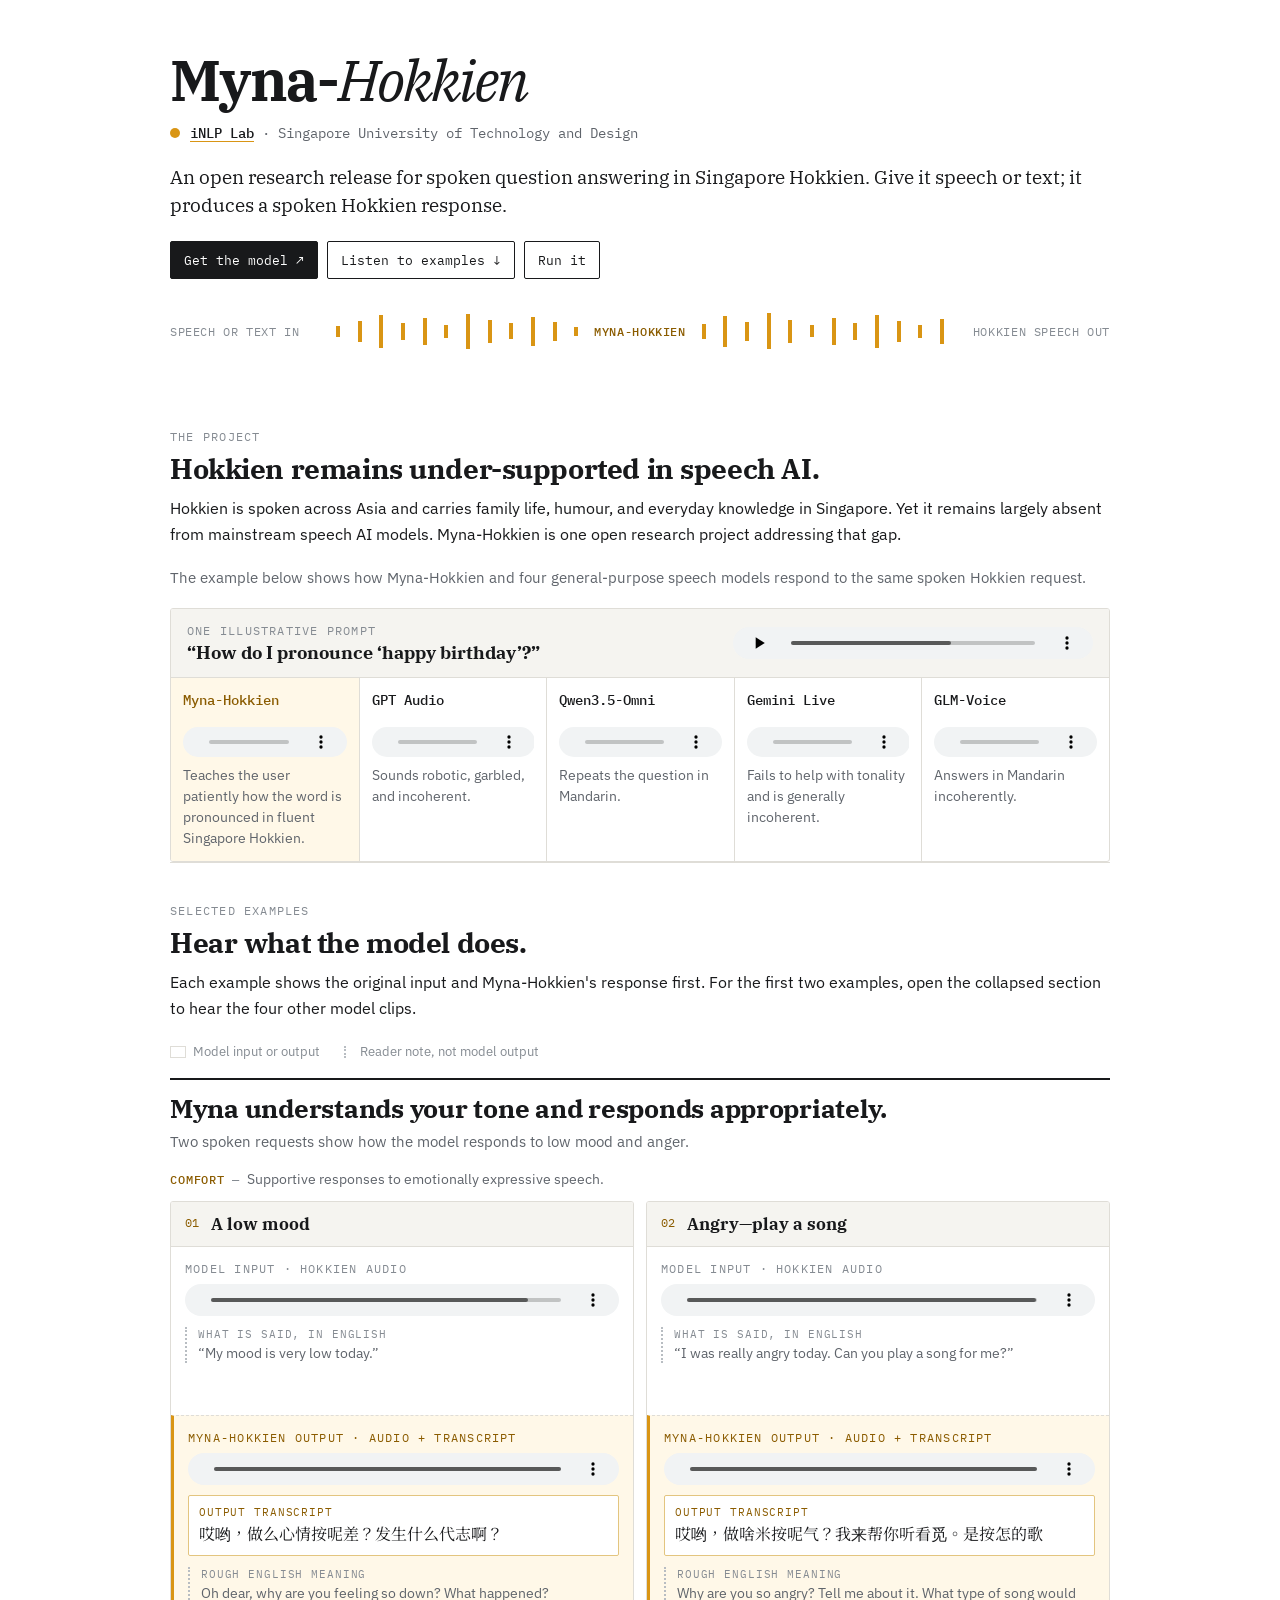
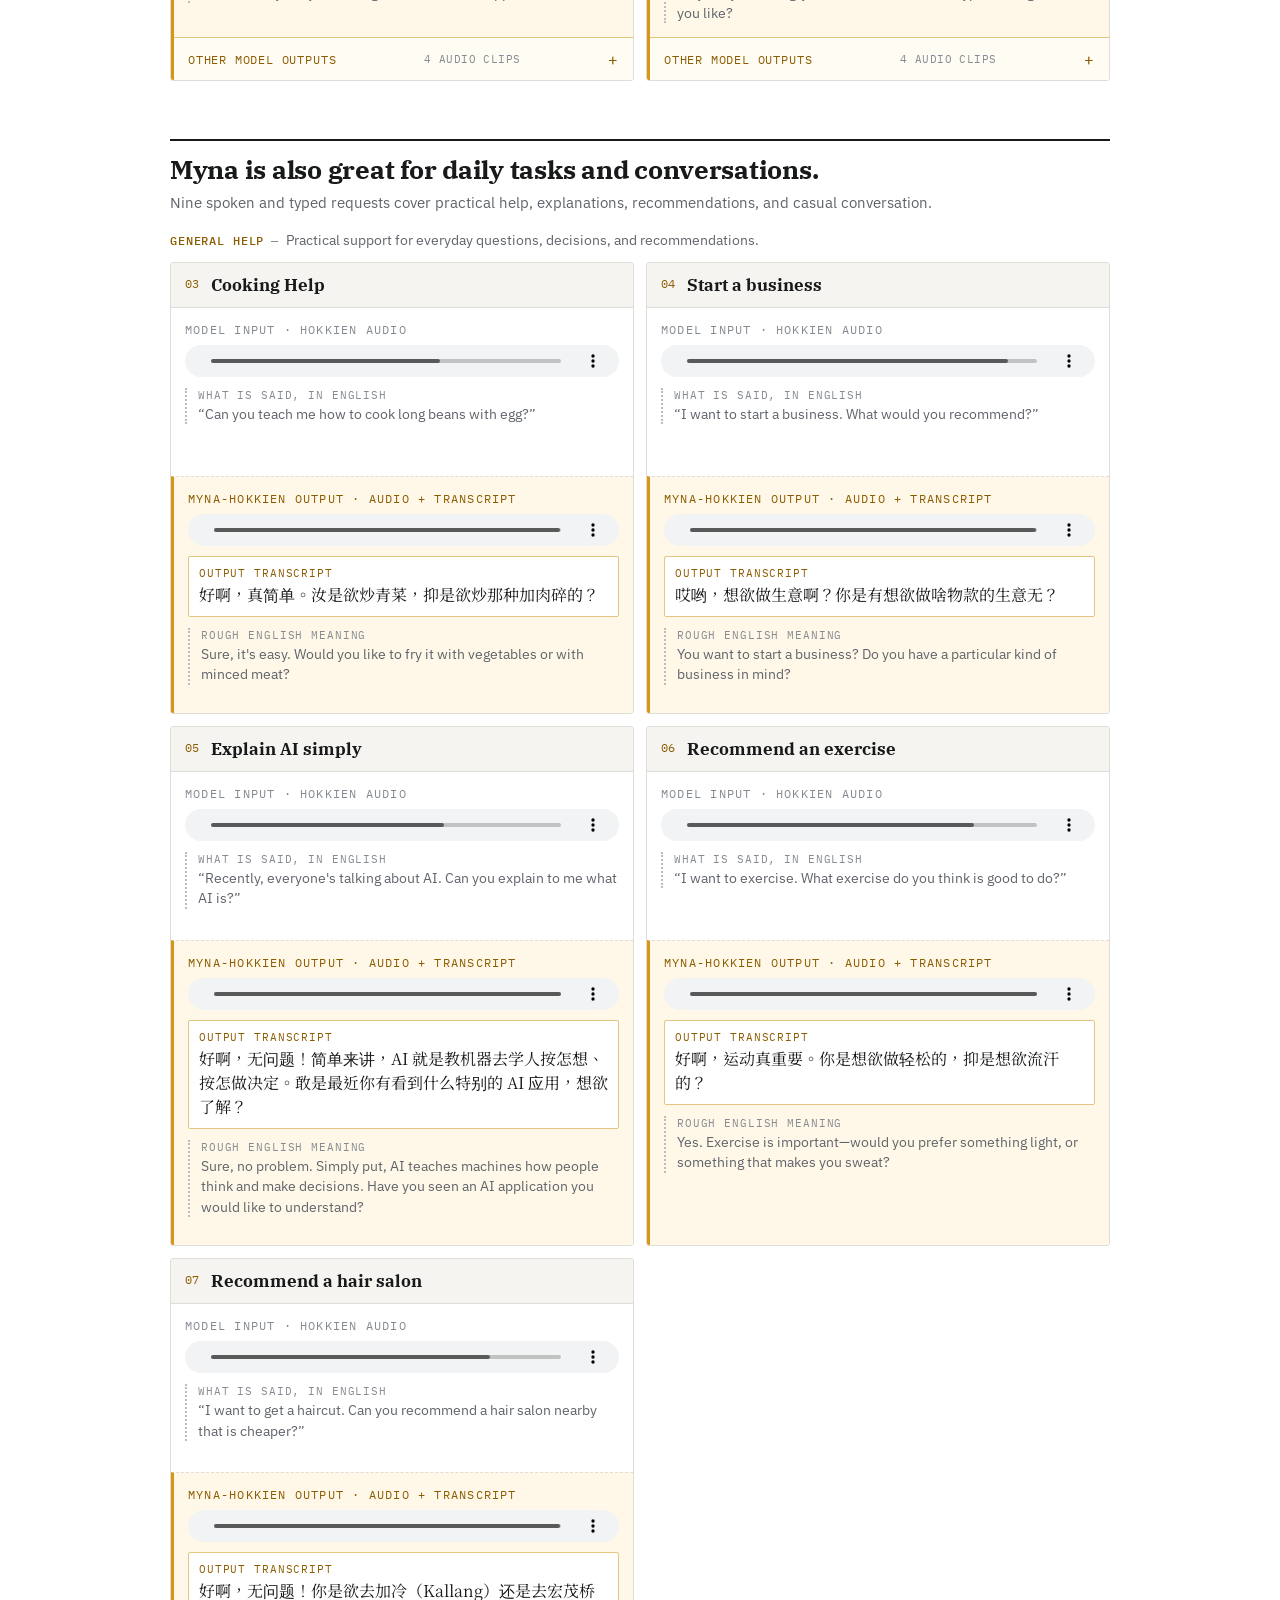
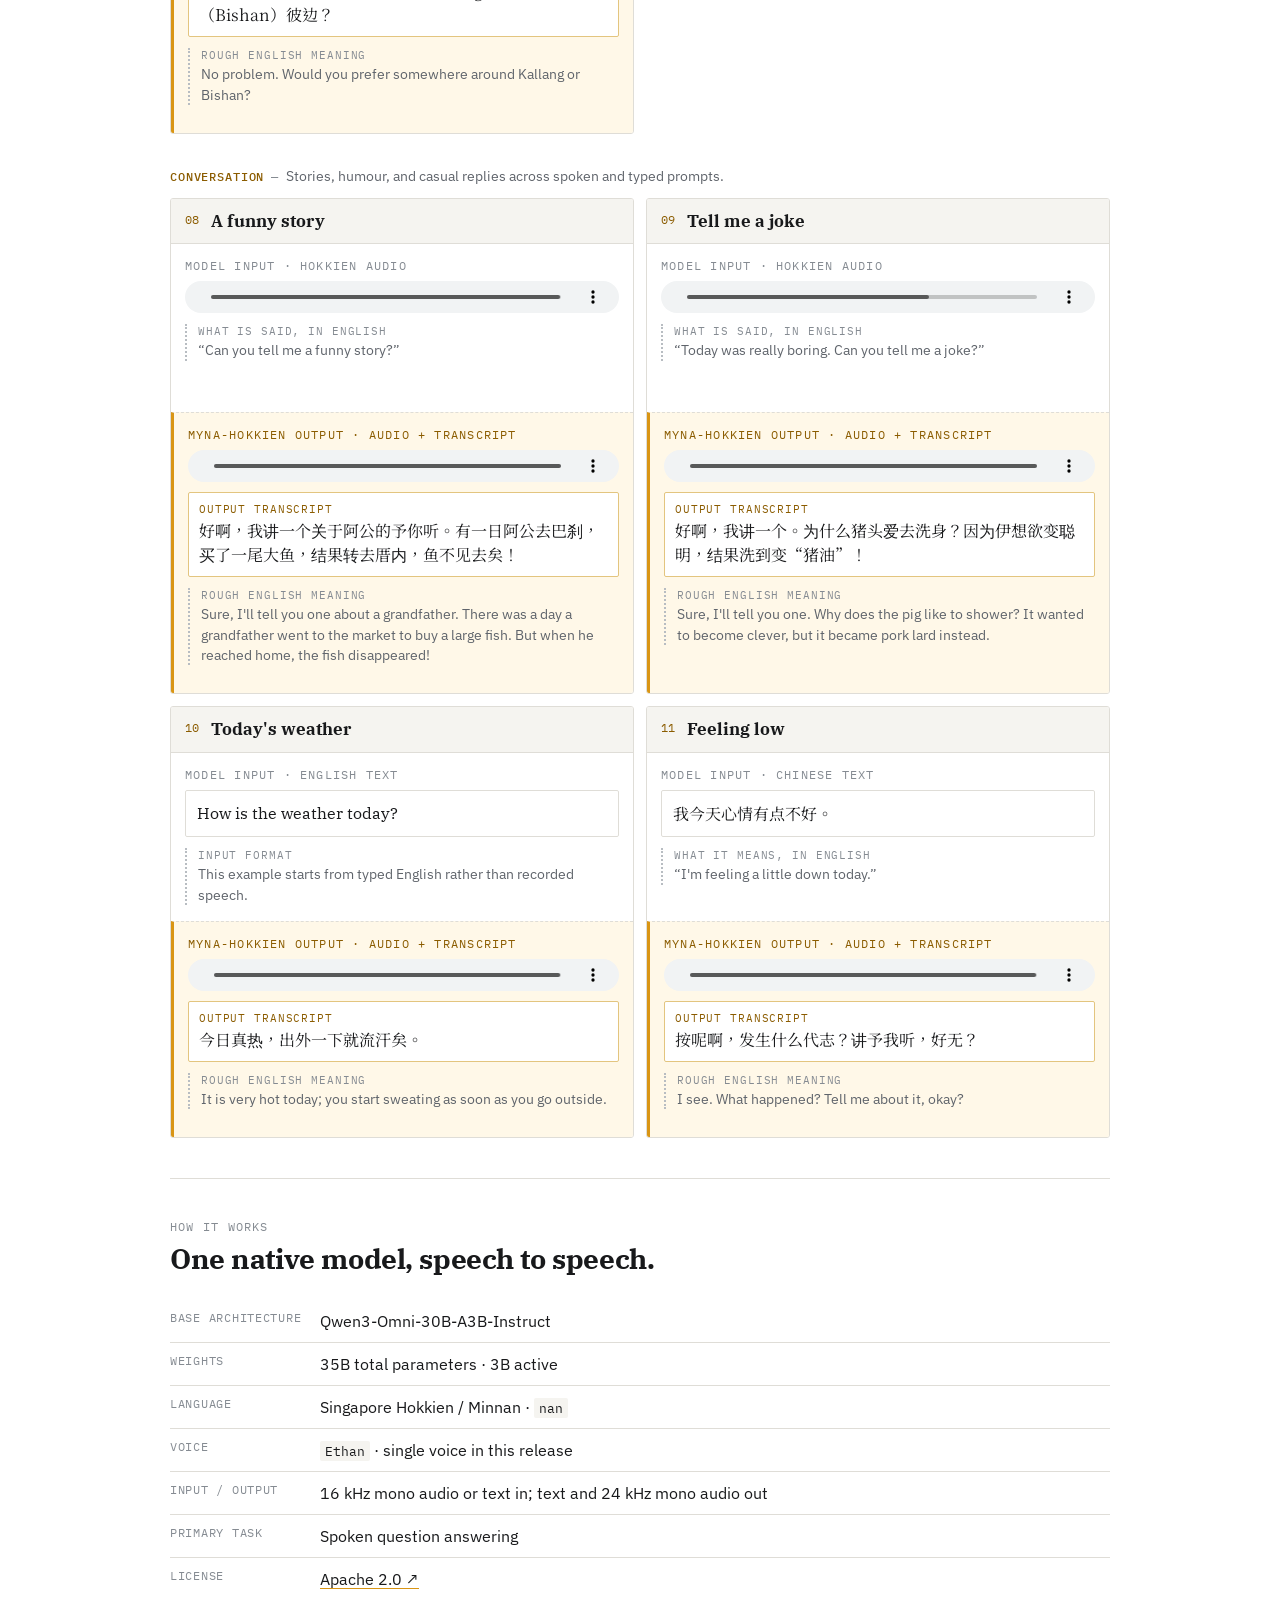
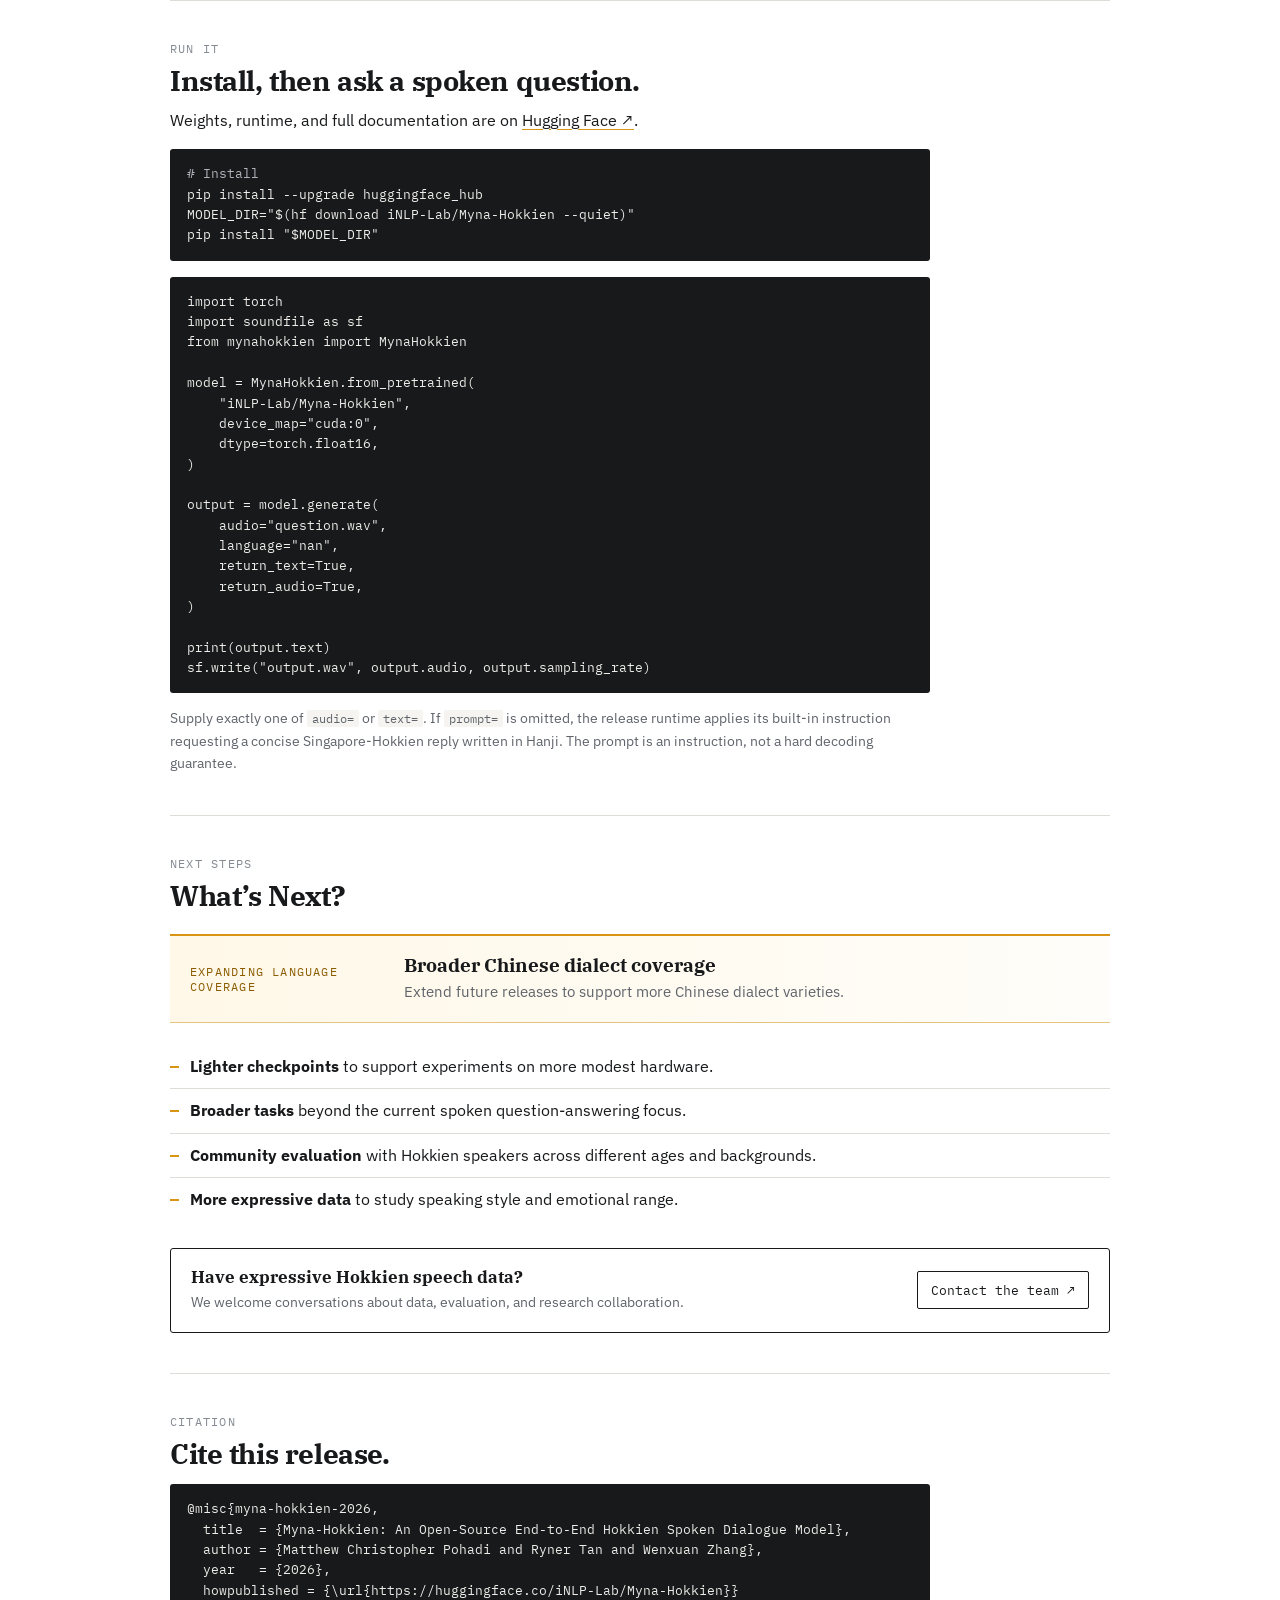
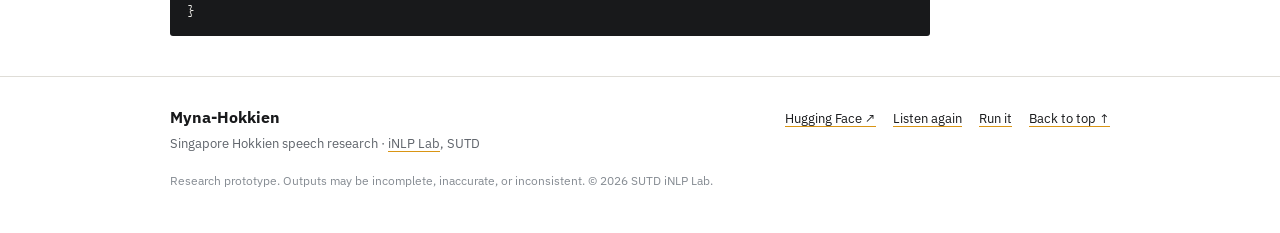
==== index.html @ 72d13f29 "Refine project page layout and metadata" ====
<!doctype html>
<html lang="en">
  <head>
    <meta charset="UTF-8" />
    <meta name="viewport" content="width=device-width, initial-scale=1.0" />
    <meta name="theme-color" content="#ffffff" />
    <meta
      name="description"
      content="Myna-Hokkien is an open research release for spoken question answering in Singapore Hokkien."
    />
    <meta property="og:title" content="Myna-Hokkien — Singapore Hokkien speech research" />
    <meta
      property="og:description"
      content="Listen to selected Hokkien speech-in, speech-out examples from Myna-Hokkien."
    />
    <title>Myna-Hokkien — Singapore Hokkien speech research</title>
    <link rel="icon" href="./favicon.svg?v=white-amber-20260810" type="image/svg+xml" />
    <link rel="preconnect" href="https://fonts.googleapis.com" />
    <link rel="preconnect" href="https://fonts.gstatic.com" crossorigin />
    <link
      href="https://fonts.googleapis.com/css2?family=IBM+Plex+Mono:wght@400;500&family=IBM+Plex+Sans:wght@400;500;600&family=IBM+Plex+Serif:ital,wght@0,400;0,600;1,400&family=Noto+Serif+TC:wght@400;600&display=swap"
      rel="stylesheet"
    />
    <link rel="stylesheet" href="./article.css?v=balanced-signal-20260811" />
    <script src="./script.js?v=research-details-20260810b" defer></script>
  </head>
  <body>
    <header class="masthead" id="top">
      <div class="wrap">
        <h1>Myna-<em>Hokkien</em></h1>
        <p class="lab">
          <span class="lab-mark" aria-hidden="true"></span>
          <span class="lab-copy"><a href="https://isakzhang.github.io/group.html" target="_blank" rel="noreferrer">iNLP Lab</a> · Singapore University of Technology and Design</span>
        </p>
        <p class="lede">
          An open research release for spoken question answering in Singapore Hokkien.
          Give it speech or text; it produces a spoken Hokkien response.
        </p>
        <div class="actions">
          <a class="button primary" href="https://huggingface.co/iNLP-Lab/Myna-Hokkien" target="_blank" rel="noreferrer">Get the model ↗</a>
          <a class="button" href="#listen">Listen to examples ↓</a>
          <a class="button" href="#run">Run it</a>
        </div>
        <div class="signal" aria-label="Speech or text input passes through Myna-Hokkien to produce Hokkien speech">
          <span>Speech or text in</span>
          <span class="wave" aria-hidden="true">
            <i style="--h:28%;--d:-.1s"></i><i style="--h:52%;--d:-.7s"></i><i style="--h:82%;--d:-.3s"></i><i style="--h:44%;--d:-1s"></i><i style="--h:68%;--d:-.5s"></i><i style="--h:34%;--d:-.9s"></i><i style="--h:88%;--d:-.2s"></i><i style="--h:58%;--d:-.8s"></i><i style="--h:40%;--d:-.4s"></i><i style="--h:72%;--d:-1.1s"></i><i style="--h:48%;--d:-.6s"></i><i style="--h:24%;--d:-.15s"></i>
          </span>
          <strong>Myna-Hokkien</strong>
          <span class="wave wave-out" aria-hidden="true">
            <i style="--h:38%;--d:-.8s"></i><i style="--h:76%;--d:-.2s"></i><i style="--h:46%;--d:-.6s"></i><i style="--h:90%;--d:-.4s"></i><i style="--h:58%;--d:-1s"></i><i style="--h:30%;--d:-.3s"></i><i style="--h:68%;--d:-.9s"></i><i style="--h:42%;--d:-.1s"></i><i style="--h:84%;--d:-.7s"></i><i style="--h:54%;--d:-.5s"></i><i style="--h:32%;--d:-1.1s"></i><i style="--h:62%;--d:-.25s"></i>
          </span>
          <span>Hokkien speech out</span>
        </div>
      </div>
    </header>

    <main>
      <section class="section project-section" aria-labelledby="about-title">
        <div class="wrap narrow">
          <p class="eyebrow">The project</p>
          <h2 id="about-title">Hokkien remains under-supported in speech AI.</h2>
          <p>
            Hokkien is spoken across Asia and carries family life, humour, and everyday knowledge
            in Singapore. Yet it remains largely absent from mainstream speech AI models.
            Myna-Hokkien is one open research project addressing that gap.
          </p>
          <p class="probe-intro">The example below shows how Myna-Hokkien and four general-purpose speech models respond to the same spoken Hokkien request.</p>

          <div class="project-probe" aria-labelledby="probe-title">
            <div class="probe-prompt">
              <div>
                <p class="eyebrow">One illustrative prompt</p>
                <h3 id="probe-title">“How do I pronounce ‘happy birthday’?”</h3>
              </div>
              <audio controls preload="metadata" src="./assets/showcase/04/input.wav" aria-label="Spoken Hokkien birthday pronunciation request"></audio>
            </div>
            <div class="probe-grid">
              <div class="probe-cell is-myna"><strong>Myna-Hokkien</strong><audio controls preload="none" src="./assets/showcase/04/native.wav"></audio><p>Teaches the user patiently how the word is pronounced in fluent Singapore Hokkien.</p></div>
              <div class="probe-cell"><strong>GPT Audio</strong><audio controls preload="none" src="./assets/showcase/04/gptaudio.wav"></audio><p>Sounds robotic, garbled, and incoherent.</p></div>
              <div class="probe-cell"><strong>Qwen3.5-Omni</strong><audio controls preload="none" src="./assets/showcase/04/qwen.wav"></audio><p>Repeats the question in Mandarin.</p></div>
              <div class="probe-cell"><strong>Gemini Live</strong><audio controls preload="none" src="./assets/showcase/04/gemini.wav"></audio><p>Fails to help with tonality and is generally incoherent.</p></div>
              <div class="probe-cell"><strong>GLM-Voice</strong><audio controls preload="none" src="./assets/showcase/04/glmvoice.wav"></audio><p>Answers in Mandarin incoherently.</p></div>
            </div>
          </div>
        </div>
      </section>

      <hr />

      <section class="section" id="listen" aria-labelledby="listen-title">
        <div class="wrap">
          <div class="section-head narrow">
            <p class="eyebrow">Selected examples</p>
            <h2 id="listen-title">Hear what the model does.</h2>
            <p>
              Each example shows the original input and Myna-Hokkien's response first.
              For the first two examples, open the collapsed section to hear the four other model clips.
            </p>
          </div>

          <div class="legend" aria-label="Demo guide">
            <span><i class="solid"></i>Model input or output</span>
            <span><i class="dotted"></i>Reader note, not model output</span>
          </div>

          <div class="demo-groups">
            <section class="demo-group" aria-labelledby="prosody-group-title">
              <header class="demo-group-head">
                <div>
                  <h3 id="prosody-group-title">Myna understands your tone and responds appropriately.</h3>
                  <p>Two spoken requests show how the model responds to low mood and anger.</p>
                </div>
              </header>

              <header class="demo-subgroup-head">
                <h4>Comfort</h4>
                <p>Supportive responses to emotionally expressive speech.</p>
              </header>

              <div class="demo-grid">
            <article class="demo" data-comparison data-source-id="02">
              <header><span>01</span><div><h3>A low mood</h3></div></header>
              <div class="turn">
                <p class="tag">Model input · Hokkien audio</p>
                <audio controls preload="metadata" src="./assets/showcase/02/input.wav"></audio>
                <aside><b>What is said, in English</b><p>“My mood is very low today.”</p></aside>
              </div>
              <div class="turn output">
                <p class="tag">Myna-Hokkien output · audio + transcript</p>
                <audio controls preload="metadata" src="./assets/showcase/02/native.wav"></audio>
                <div class="model-text"><b>Output transcript</b><p lang="nan">哎哟，做么心情按呢差？发生什么代志啊？</p></div>
                <aside><b>Rough English meaning</b><p>Oh dear, why are you feeling so down? What happened?</p></aside>
              </div>
            </article>

            <article class="demo" data-comparison data-source-id="03">
              <header><span>02</span><div><h3>Angry—play a song</h3></div></header>
              <div class="turn">
                <p class="tag">Model input · Hokkien audio</p>
                <audio controls preload="metadata" src="./assets/showcase/03/input.wav"></audio>
                <aside><b>What is said, in English</b><p>“I was really angry today. Can you play a song for me?”</p></aside>
              </div>
              <div class="turn output">
                <p class="tag">Myna-Hokkien output · audio + transcript</p>
                <audio controls preload="metadata" src="./assets/showcase/03/native.wav"></audio>
                <div class="model-text"><b>Output transcript</b><p lang="nan">哎哟，做啥米按呢气？我来帮你听看觅。是按怎的歌</p></div>
                <aside><b>Rough English meaning</b><p>Why are you so angry? Tell me about it. What type of song would you like?</p></aside>
              </div>
            </article>
              </div>
            </section>

            <section class="demo-group" aria-labelledby="daily-group-title">
              <header class="demo-group-head">
                <div>
                  <h3 id="daily-group-title">Myna is also great for daily tasks and conversations.</h3>
                  <p>Nine spoken and typed requests cover practical help, explanations, recommendations, and casual conversation.</p>
                </div>
              </header>

              <section class="demo-use-case" aria-labelledby="general-help-title">
                <header class="demo-subgroup-head">
                  <h4 id="general-help-title">General help</h4>
                  <p>Practical support for everyday questions, decisions, and recommendations.</p>
                </header>

                <div class="demo-grid">

            <article class="demo">
              <header><span>03</span><div><h3>Cooking Help</h3></div></header>
              <div class="turn">
                <p class="tag">Model input · Hokkien audio</p>
                <audio controls preload="metadata" src="./assets/showcase/05/input.wav"></audio>
                <aside><b>What is said, in English</b><p>“Can you teach me how to cook long beans with egg?”</p></aside>
              </div>
              <div class="turn output">
                <p class="tag">Myna-Hokkien output · audio + transcript</p>
                <audio controls preload="metadata" src="./assets/showcase/05/native.wav"></audio>
                <div class="model-text"><b>Output transcript</b><p lang="nan">好啊，真简单。汝是欲炒青菜，抑是欲炒那种加肉碎的？</p></div>
                <aside><b>Rough English meaning</b><p>Sure, it's easy. Would you like to fry it with vegetables or with minced meat?</p></aside>
              </div>
            </article>

            <article class="demo">
              <header><span>04</span><div><h3>Start a business</h3></div></header>
              <div class="turn">
                <p class="tag">Model input · Hokkien audio</p>
                <audio controls preload="metadata" src="./assets/showcase/06/input.wav"></audio>
                <aside><b>What is said, in English</b><p>“I want to start a business. What would you recommend?”</p></aside>
              </div>
              <div class="turn output">
                <p class="tag">Myna-Hokkien output · audio + transcript</p>
                <audio controls preload="metadata" src="./assets/showcase/06/native.wav"></audio>
                <div class="model-text"><b>Output transcript</b><p lang="nan">哎哟，想欲做生意啊？你是有想欲做啥物款的生意无？</p></div>
                <aside><b>Rough English meaning</b><p>You want to start a business? Do you have a particular kind of business in mind?</p></aside>
              </div>
            </article>

            <article class="demo">
              <header><span>05</span><div><h3>Explain AI simply</h3></div></header>
              <div class="turn">
                <p class="tag">Model input · Hokkien audio</p>
                <audio controls preload="metadata" src="./assets/showcase/07/input.wav"></audio>
                <aside><b>What is said, in English</b><p>“Recently, everyone's talking about AI. Can you explain to me what AI is?”</p></aside>
              </div>
              <div class="turn output">
                <p class="tag">Myna-Hokkien output · audio + transcript</p>
                <audio controls preload="metadata" src="./assets/showcase/07/native.wav"></audio>
                <div class="model-text"><b>Output transcript</b><p lang="nan">好啊，无问题！简单来讲，AI 就是教机器去学人按怎想、按怎做决定。敢是最近你有看到什么特别的 AI 应用，想欲了解？</p></div>
                <aside><b>Rough English meaning</b><p>Sure, no problem. Simply put, AI teaches machines how people think and make decisions. Have you seen an AI application you would like to understand?</p></aside>
              </div>
            </article>

            <article class="demo">
              <header><span>06</span><div><h3>Recommend an exercise</h3></div></header>
              <div class="turn">
                <p class="tag">Model input · Hokkien audio</p>
                <audio controls preload="metadata" src="./assets/showcase/09/input.wav"></audio>
                <aside><b>What is said, in English</b><p>“I want to exercise. What exercise do you think is good to do?”</p></aside>
              </div>
              <div class="turn output">
                <p class="tag">Myna-Hokkien output · audio + transcript</p>
                <audio controls preload="metadata" src="./assets/showcase/09/native.wav"></audio>
                <div class="model-text"><b>Output transcript</b><p lang="nan">好啊，运动真重要。你是想欲做轻松的，抑是想欲流汗的？</p></div>
                <aside><b>Rough English meaning</b><p>Yes. Exercise is important—would you prefer something light, or something that makes you sweat?</p></aside>
              </div>
            </article>

            <article class="demo">
              <header><span>07</span><div><h3>Recommend a hair salon</h3></div></header>
              <div class="turn">
                <p class="tag">Model input · Hokkien audio</p>
                <audio controls preload="metadata" src="./assets/showcase/11/input.wav"></audio>
                <aside><b>What is said, in English</b><p>“I want to get a haircut. Can you recommend a hair salon nearby that is cheaper?”</p></aside>
              </div>
              <div class="turn output">
                <p class="tag">Myna-Hokkien output · audio + transcript</p>
                <audio controls preload="metadata" src="./assets/showcase/11/native.wav"></audio>
                <div class="model-text"><b>Output transcript</b><p lang="nan">好啊，无问题！你是欲去加冷（Kallang）还是去宏茂桥（Bishan）彼边？</p></div>
                <aside><b>Rough English meaning</b><p>No problem. Would you prefer somewhere around Kallang or Bishan?</p></aside>
              </div>
            </article>

                </div>
              </section>

              <section class="demo-use-case" aria-labelledby="conversation-title">
                <header class="demo-subgroup-head">
                  <h4 id="conversation-title">Conversation</h4>
                  <p>Stories, humour, and casual replies across spoken and typed prompts.</p>
                </header>

                <div class="demo-grid">
            <article class="demo">
              <header><span>08</span><div><h3>A funny story</h3></div></header>
              <div class="turn">
                <p class="tag">Model input · Hokkien audio</p>
                <audio controls preload="metadata" src="./assets/showcase/08/input.wav"></audio>
                <aside><b>What is said, in English</b><p>“Can you tell me a funny story?”</p></aside>
              </div>
              <div class="turn output">
                <p class="tag">Myna-Hokkien output · audio + transcript</p>
                <audio controls preload="metadata" src="./assets/showcase/08/native.wav"></audio>
                <div class="model-text"><b>Output transcript</b><p lang="nan">好啊，我讲一个关于阿公的予你听。有一日阿公去巴刹，买了一尾大鱼，结果转去厝内，鱼不见去矣！</p></div>
                <aside><b>Rough English meaning</b><p>Sure, I'll tell you one about a grandfather. There was a day a grandfather went to the market to buy a large fish. But when he reached home, the fish disappeared!</p></aside>
              </div>
            </article>

            <article class="demo">
              <header><span>09</span><div><h3>Tell me a joke</h3></div></header>
              <div class="turn">
                <p class="tag">Model input · Hokkien audio</p>
                <audio controls preload="metadata" src="./assets/showcase/10/input.wav"></audio>
                <aside><b>What is said, in English</b><p>“Today was really boring. Can you tell me a joke?”</p></aside>
              </div>
              <div class="turn output">
                <p class="tag">Myna-Hokkien output · audio + transcript</p>
                <audio controls preload="metadata" src="./assets/showcase/10/native.wav"></audio>
                <div class="model-text"><b>Output transcript</b><p lang="nan">好啊，我讲一个。为什么猪头爱去洗身？因为伊想欲变聪明，结果洗到变“猪油”！</p></div>
                <aside><b>Rough English meaning</b><p>Sure, I'll tell you one. Why does the pig like to shower? It wanted to become clever, but it became pork lard instead.</p></aside>
              </div>
            </article>

            <article class="demo">
              <header><span>10</span><div><h3>Today's weather</h3></div></header>
              <div class="turn">
                <p class="tag">Model input · English text</p>
                <p class="text-input">How is the weather today?</p>
                <aside><b>Input format</b><p>This example starts from typed English rather than recorded speech.</p></aside>
              </div>
              <div class="turn output">
                <p class="tag">Myna-Hokkien output · audio + transcript</p>
                <audio controls preload="metadata" src="./assets/showcase/12/native.wav"></audio>
                <div class="model-text"><b>Output transcript</b><p lang="nan">今日真热，出外一下就流汗矣。</p></div>
                <aside><b>Rough English meaning</b><p>It is very hot today; you start sweating as soon as you go outside.</p></aside>
              </div>
            </article>

            <article class="demo">
              <header><span>11</span><div><h3>Feeling low</h3></div></header>
              <div class="turn">
                <p class="tag">Model input · Chinese text</p>
                <p class="text-input" lang="zh-Hans">我今天心情有点不好。</p>
                <aside><b>What it means, in English</b><p>“I'm feeling a little down today.”</p></aside>
              </div>
              <div class="turn output">
                <p class="tag">Myna-Hokkien output · audio + transcript</p>
                <audio controls preload="metadata" src="./assets/showcase/13/native.wav"></audio>
                <div class="model-text"><b>Output transcript</b><p lang="nan">按呢啊，发生什么代志？讲予我听，好无？</p></div>
                <aside><b>Rough English meaning</b><p>I see. What happened? Tell me about it, okay?</p></aside>
              </div>
            </article>
              </div>
              </section>
            </section>
          </div>

        </div>
      </section>

      <hr />

      <section class="section" id="how" aria-labelledby="how-title">
        <div class="wrap narrow">
          <p class="eyebrow">How it works</p>
          <h2 id="how-title">One native model, speech to speech.</h2>
          <dl class="facts">
            <div><dt>Base architecture</dt><dd>Qwen3-Omni-30B-A3B-Instruct</dd></div>
            <div><dt>Weights</dt><dd>35B total parameters · 3B active</dd></div>
            <div><dt>Language</dt><dd>Singapore Hokkien / Minnan · <code>nan</code></dd></div>
            <div><dt>Voice</dt><dd><code>Ethan</code> · single voice in this release</dd></div>
            <div><dt>Input / output</dt><dd>16 kHz mono audio or text in; text and 24 kHz mono audio out</dd></div>
            <div><dt>Primary task</dt><dd>Spoken question answering</dd></div>
            <div><dt>License</dt><dd><a href="https://www.apache.org/licenses/LICENSE-2.0" target="_blank" rel="noreferrer">Apache 2.0 ↗</a></dd></div>
          </dl>
        </div>
      </section>

      <hr />

      <section class="section" id="run" aria-labelledby="run-title">
        <div class="wrap narrow">
          <p class="eyebrow">Run it</p>
          <h2 id="run-title">Install, then ask a spoken question.</h2>
          <p>Weights, runtime, and full documentation are on <a href="https://huggingface.co/iNLP-Lab/Myna-Hokkien" target="_blank" rel="noreferrer">Hugging Face ↗</a>.</p>
          <pre><code><span class="code-comment"># Install</span>
pip install --upgrade huggingface_hub
MODEL_DIR="$(hf download iNLP-Lab/Myna-Hokkien --quiet)"
pip install "$MODEL_DIR"</code></pre>
          <pre><code>import torch
import soundfile as sf
from mynahokkien import MynaHokkien

model = MynaHokkien.from_pretrained(
    "iNLP-Lab/Myna-Hokkien",
    device_map="cuda:0",
    dtype=torch.float16,
)

output = model.generate(
    audio="question.wav",
    language="nan",
    return_text=True,
    return_audio=True,
)

print(output.text)
sf.write("output.wav", output.audio, output.sampling_rate)</code></pre>
          <p class="code-note">Supply exactly one of <code>audio=</code> or <code>text=</code>. If <code>prompt=</code> is omitted, the release runtime applies its built-in instruction requesting a concise Singapore-Hokkien reply written in Hanji. The prompt is an instruction, not a hard decoding guarantee.</p>
        </div>
      </section>

      <hr />

      <section class="section" id="next" aria-labelledby="next-title">
        <div class="wrap narrow">
          <p class="eyebrow">Next steps</p>
          <h2 id="next-title">What’s Next?</h2>
          <aside class="future-focus" aria-labelledby="future-focus-title">
            <p class="eyebrow">Expanding language coverage</p>
            <div>
              <h3 id="future-focus-title">Broader Chinese dialect coverage</h3>
              <p>Extend future releases to support more Chinese dialect varieties.</p>
            </div>
          </aside>
          <ul class="plain-list">
            <li><strong>Lighter checkpoints</strong> to support experiments on more modest hardware.</li>
            <li><strong>Broader tasks</strong> beyond the current spoken question-answering focus.</li>
            <li><strong>Community evaluation</strong> with Hokkien speakers across different ages and backgrounds.</li>
            <li><strong>More expressive data</strong> to study speaking style and emotional range.</li>
          </ul>
          <div class="contact">
            <div><h3>Have expressive Hokkien speech data?</h3><p>We welcome conversations about data, evaluation, and research collaboration.</p></div>
            <a class="button" href="https://isakzhang.github.io/" target="_blank" rel="noreferrer">Contact the team ↗</a>
          </div>
        </div>
      </section>

      <hr />

      <section class="section citation-section" id="citation" aria-labelledby="citation-title">
        <div class="wrap narrow">
          <p class="eyebrow">Citation</p>
          <h2 id="citation-title">Cite this release.</h2>
          <pre><code>@misc{myna-hokkien-2026,
  title  = {Myna-Hokkien: An Open-Source End-to-End Hokkien Spoken Dialogue Model},
  author = {Matthew Christopher Pohadi and Ryner Tan and Wenxuan Zhang},
  year   = {2026},
  howpublished = {\url{https://huggingface.co/iNLP-Lab/Myna-Hokkien}}
}</code></pre>
        </div>
      </section>
    </main>

    <footer>
      <div class="wrap footer-row">
        <div><strong>Myna-Hokkien</strong><p>Singapore Hokkien speech research · <a href="https://isakzhang.github.io/group.html" target="_blank" rel="noreferrer">iNLP Lab</a>, SUTD</p></div>
        <nav aria-label="Footer navigation">
          <a href="https://huggingface.co/iNLP-Lab/Myna-Hokkien" target="_blank" rel="noreferrer">Hugging Face ↗</a>
          <a href="#listen">Listen again</a>
          <a href="#run">Run it</a>
          <a href="#top">Back to top ↑</a>
        </nav>
        <p class="disclaimer">Research prototype. Outputs may be incomplete, inaccurate, or inconsistent. © <span data-year>2026</span> SUTD iNLP Lab.</p>
      </div>
    </footer>
  </body>
</html>
---- article.css ----
:root {
  --ink: #18191b;
  --muted: #5f646b;
  --quiet: #858b92;
  --paper: #fff;
  --panel: #f5f4f0;
  --line: #dfddd7;
  --accent: #d99514;
  --accent-deep: #8b5c00;
  --accent-wash: #fff8e8;
  --sans: "IBM Plex Sans", sans-serif;
  --serif: "IBM Plex Serif", serif;
  --mono: "IBM Plex Mono", monospace;
  --hanji: "Noto Serif TC", serif;
}

* { box-sizing: border-box; }
html { scroll-behavior: smooth; -webkit-text-size-adjust: 100%; }
body { margin: 0; color: var(--ink); background: var(--paper); font: 16px/1.6 var(--sans); -webkit-font-smoothing: antialiased; }
a { color: inherit; text-decoration-color: var(--accent); text-underline-offset: 3px; }
a:hover { background: rgba(217, 149, 20, .12); }
a:focus-visible, audio:focus-visible { outline: 2px solid var(--accent-deep); outline-offset: 3px; }
.wrap { width: min(940px, calc(100% - 56px)); margin: 0 auto; }
.narrow { max-width: 940px; }
h1, h2, h3, p { margin-top: 0; }
h1, h2, h3 { font-family: var(--serif); line-height: 1.2; }
h2 { margin-bottom: 10px; font-size: clamp(1.45rem, 2.6vw, 1.75rem); letter-spacing: -.015em; }
h3 { margin-bottom: 0; font-size: 1.05rem; }
p { margin-bottom: .85em; }
hr { width: min(940px, calc(100% - 56px)); margin: 0 auto; border: 0; border-top: 1px solid var(--line); }

.masthead { padding: 46px 0 36px; }
.lab { display: flex; gap: 10px; align-items: center; margin-bottom: 20px; color: var(--muted); font: .9rem/1.5 var(--mono); }
.lab .lab-mark { width: 10px; height: 10px; flex: none; border-radius: 50%; background: var(--accent); }
.lab a { color: var(--ink); font-weight: 500; text-decoration-thickness: 1px; }
h1 { margin-bottom: 8px; font-size: clamp(2.45rem, 6vw, 3.55rem); letter-spacing: -.035em; }
h1 em { font-weight: 400; }
.lede { margin-bottom: 22px; font: 1.16rem/1.5 var(--serif); }
.actions { display: flex; flex-wrap: wrap; gap: 9px; margin-bottom: 30px; }
.button { display: inline-flex; align-items: center; min-height: 38px; padding: 7px 13px; border: 1px solid var(--ink); border-radius: 2px; font: .8rem var(--mono); text-decoration: none; }
.button:hover { color: var(--paper); background: var(--ink); }
.button.primary { color: var(--paper); background: var(--ink); }
.button.primary:hover { color: var(--ink); background: var(--accent); border-color: var(--accent); }
.signal { display: grid; grid-template-columns: 150px minmax(36px, 1fr) auto minmax(36px, 1fr) 150px; gap: 16px; align-items: center; min-height: 44px; color: var(--quiet); font: .78rem var(--mono); letter-spacing: .05em; text-transform: uppercase; }
.signal > span:first-child { text-align: left; }
.signal > span:last-child { text-align: right; }
.signal strong { color: var(--accent-deep); font-weight: 500; }
.wave { display: flex; height: 40px; gap: 5px; align-items: center; justify-content: space-between; overflow: hidden; }
.wave i { width: 4px; height: var(--h); flex: 1 1 4px; max-width: 4px; background: var(--accent); transform-origin: center; animation: signal-pulse 1.25s ease-in-out infinite alternate; animation-delay: var(--d); }
.wave-out i { animation-duration: 1.05s; }
@keyframes signal-pulse { from { transform: scaleY(.28); opacity: .5; } to { transform: scaleY(1); opacity: 1; } }

.section { padding: 40px 0; }
.project-section { padding-bottom: 0; }
#how { padding-bottom: 0; }
.section-head { margin-bottom: 20px; }
.eyebrow, .tag { margin-bottom: 8px; color: var(--quiet); font: .76rem var(--mono); letter-spacing: .1em; text-transform: uppercase; }
.facts { margin: 24px 0 0; }
.facts div { display: grid; grid-template-columns: 150px 1fr; padding: 8px 0; border-bottom: 1px solid var(--line); }
.facts div:last-child { border-bottom: 0; }
.facts dt { color: var(--quiet); font: .76rem/1.6 var(--mono); letter-spacing: .06em; text-transform: uppercase; }
.facts dd { margin: 0; font-size: 1.02rem; }
.facts code, .code-note code { padding: 1px 5px; border-radius: 2px; background: var(--panel); font: .82em var(--mono); }

.project-probe { overflow: hidden; margin-top: 28px; border: 1px solid var(--line); border-radius: 3px; }
.probe-intro { margin: 18px 0 -10px; color: var(--muted); font-size: .95rem; }
.probe-prompt { display: grid; grid-template-columns: minmax(0,1fr) minmax(260px,360px); gap: 24px; align-items: center; padding: 14px 16px; background: var(--panel); border-bottom: 1px solid var(--line); }
.probe-prompt .eyebrow { margin-bottom: 4px; }
.probe-prompt h3 { font-size: 1.12rem; }
.probe-grid { display: grid; grid-template-columns: repeat(5,minmax(0,1fr)); }
.probe-cell { min-width: 0; padding: 13px 12px; border-left: 1px solid var(--line); }
.probe-cell:first-child { border-left: 0; }
.probe-cell.is-myna { background: var(--accent-wash); }
.probe-cell strong { display: block; min-height: 36px; font: 500 .86rem/1.35 var(--mono); }
.probe-cell.is-myna strong { color: var(--accent-deep); }
.probe-cell audio { height: 30px; }
.probe-cell p { margin: 8px 0 0; color: var(--muted); font-size: .88rem; line-height: 1.48; }
.probe-note { margin: 0; padding: 10px 16px; color: var(--quiet); border-top: 1px solid var(--line); font-size: .73rem; }
.legend { display: flex; flex-wrap: wrap; gap: 8px 24px; margin: 0 0 16px; color: var(--quiet); font-size: .82rem; }
.legend span { display: inline-flex; gap: 7px; align-items: center; }
.legend i { width: 16px; height: 12px; }
.legend .solid { border: 1px solid var(--line); }
.legend .dotted { width: 9px; border-left: 2px dotted #b8bdc2; }
.demo-groups { display: block; }
.demo-group + .demo-group { margin-top: 58px; }
.demo-group-head { margin-bottom: 16px; padding-top: 14px; border-top: 2px solid var(--ink); }
.demo-group-head h3 { margin-bottom: 5px; font-size: clamp(1.3rem, 2.1vw, 1.6rem); letter-spacing: -.01em; }
.demo-group-head div p { margin: 0; color: var(--muted); font-size: .95rem; line-height: 1.5; }
.demo-use-case + .demo-use-case { margin-top: 32px; }
.demo-subgroup-head { display: flex; flex-wrap: wrap; gap: 3px 7px; align-items: baseline; margin: 0 0 11px; }
.demo-subgroup-head h4 { margin: 0; color: var(--accent-deep); font: 500 .76rem/1.5 var(--mono); letter-spacing: .07em; text-transform: uppercase; }
.demo-subgroup-head h4::after { margin-left: 7px; color: var(--quiet); content: "—"; }
.demo-subgroup-head p { margin: 0; color: var(--muted); font-size: .9rem; line-height: 1.45; }
.demo-grid { display: grid; grid-template-columns: repeat(2, minmax(0, 1fr)); gap: 12px; }
.demo { display: flex; overflow: hidden; flex-direction: column; border: 1px solid var(--line); border-radius: 3px; transition: border-color .18s ease, transform .18s ease; }
.demo:hover { border-color: #c7c2b6; transform: translateY(-1px); }
.demo header { display: flex; gap: 12px; padding: 12px 14px; border-bottom: 1px solid var(--line); background: var(--panel); }
.demo header > span { color: var(--accent-deep); font: .78rem var(--mono); }
.demo header p { margin: 2px 0 0; color: var(--muted); font-size: .78rem; }
.turn { padding: 14px; }
.demo > .turn:not(.output) { min-height: 168px; }
.turn + .turn { border-top: 1px dashed var(--line); }
.turn.output { display: flex; flex: 1; flex-direction: column; background: var(--accent-wash); border-left: 3px solid var(--accent); }
.turn.output .tag { color: var(--accent-deep); }
audio { display: block; width: 100%; height: 32px; }
.text-input { margin: 0; padding: 10px 11px; border: 1px solid var(--line); border-radius: 2px; font-family: var(--serif); }
.text-input[lang^="zh"], .model-text p[lang="nan"] { font-family: var(--hanji); }
.model-text { margin-top: 10px; padding: 9px 10px; border: 1px solid #e3c57f; border-radius: 2px; background: var(--paper); }
.model-text b { display: block; margin-bottom: 3px; color: var(--accent-deep); font: .68rem var(--mono); letter-spacing: .08em; text-transform: uppercase; }
.model-text p { margin: 0; font-family: var(--serif); font-size: 1rem; line-height: 1.5; }
.turn aside { margin-top: 11px; padding-left: 11px; border-left: 2px dotted #b8bdc2; color: var(--muted); }
.turn aside b { display: block; margin-bottom: 2px; color: var(--quiet); font: .68rem var(--mono); letter-spacing: .08em; text-transform: uppercase; }
.turn aside p { margin: 0; font-size: .88rem; line-height: 1.45; }
.turn.output aside { margin-bottom: 14px; }
.model-comparison { margin: auto -14px -14px; border-top: 1px solid #e3c57f; background: rgba(255,255,255,.44); }
.model-comparison summary { display: flex; gap: 12px; align-items: center; justify-content: space-between; min-height: 42px; padding: 9px 14px; color: var(--accent-deep); cursor: pointer; list-style: none; font: .72rem var(--mono); letter-spacing: .07em; text-transform: uppercase; }
.model-comparison summary::-webkit-details-marker { display: none; }
.model-comparison summary::after { content: "+"; font-size: 1rem; line-height: 1; }
.model-comparison[open] summary::after { content: "−"; }
.model-comparison summary:hover { background: rgba(217,149,20,.08); }
.model-comparison summary small { color: var(--quiet); font: .66rem var(--mono); letter-spacing: .04em; }
.model-comparison table { width: 100%; border-collapse: collapse; background: var(--paper); }
.model-comparison tr { border-top: 1px solid var(--line); }
.model-comparison th, .model-comparison td { padding: 9px 10px; vertical-align: middle; }
.model-comparison th { width: 118px; color: var(--muted); font: .72rem/1.35 var(--mono); text-align: left; }
.model-comparison audio { min-width: 0; height: 30px; }
.method-note { max-width: 760px; margin: 20px 0 0; color: var(--quiet); font-size: .78rem; }

pre { max-width: 760px; overflow-x: auto; margin: 16px 0 0; padding: 15px 17px; color: #edece8; border-radius: 3px; background: var(--ink); font: .82rem/1.55 var(--mono); }
pre code { color: inherit; background: none; font: inherit; }
.code-comment { color: #aeb4ba; }
.code-note { max-width: 760px; margin: 14px 0 0; color: var(--muted); font-size: .88rem; }
.citation-section pre { margin-top: 14px; }

.plain-list { padding: 0; margin: 22px 0 0; list-style: none; }
.plain-list li { position: relative; padding: 9px 0 9px 20px; border-bottom: 1px solid var(--line); }
.plain-list li::before { position: absolute; top: 21px; left: 0; width: 9px; height: 2px; background: var(--accent); content: ""; }
.plain-list li:last-child { border-bottom: 0; }
.future-focus { display: grid; grid-template-columns: 190px 1fr; gap: 24px; align-items: center; margin: 22px 0 2px; padding: 18px 20px; border-top: 2px solid var(--accent); border-bottom: 1px solid #e3c57f; background: linear-gradient(90deg, var(--accent-wash), rgba(255,248,232,.25)); }
.future-focus .eyebrow { margin: 0; color: var(--accent-deep); }
.future-focus h3 { margin-bottom: 3px; font-size: 1.18rem; }
.future-focus p:last-child { margin: 0; color: var(--muted); font-size: .92rem; }
.contact { display: flex; gap: 24px; justify-content: space-between; align-items: center; margin-top: 26px; padding: 18px 20px; border: 1px solid var(--ink); border-radius: 3px; }
.contact h3 { margin-bottom: 4px; }
.contact p { margin: 0; color: var(--muted); font-size: .88rem; }
.contact .button { flex: none; }

footer { padding: 28px 0 42px; border-top: 1px solid var(--line); }
.footer-row { display: flex; flex-wrap: wrap; gap: 18px 28px; justify-content: space-between; align-items: baseline; }
.footer-row > div p { margin: 2px 0 0; color: var(--muted); font-size: .83rem; }
.footer-row nav { display: flex; flex-wrap: wrap; gap: 17px; font-size: .82rem; }
.footer-row .disclaimer { flex-basis: 100%; margin: 0; color: var(--quiet); font-size: .73rem; }

@media (max-width: 680px) {
  .wrap, hr { width: min(100% - 36px, 940px); }
  .masthead { padding-top: 28px; }
  .lab { align-items: flex-start; }
  .signal { grid-template-columns: 1fr auto 1fr; gap: 8px; text-align: center; }
  .signal .wave-out, .signal > span:last-child { display: none; }
  .wave { gap: 2px; }
  .wave i { width: 3px; max-width: 3px; }
  .probe-prompt { grid-template-columns: 1fr; gap: 12px; }
  .probe-grid { grid-template-columns: 1fr; }
  .probe-cell { border-top: 1px solid var(--line); border-left: 0; }
  .probe-cell:first-child { border-top: 0; }
  .probe-cell strong { min-height: 0; margin-bottom: 7px; }
  .demo-group + .demo-group { margin-top: 44px; }
  .demo-grid { grid-template-columns: 1fr; }
  .demo > .turn:not(.output) { min-height: 0; }
  .model-comparison th, .model-comparison td { display: block; width: 100%; }
  .model-comparison th { padding-bottom: 2px; }
  .model-comparison td { padding-top: 3px; }
  .facts div { grid-template-columns: 1fr; gap: 1px; }
  .future-focus { grid-template-columns: 1fr; gap: 6px; padding: 16px; }
  .contact { align-items: flex-start; flex-direction: column; }
}

@media (max-width: 860px) and (min-width: 681px) { .probe-grid { grid-template-columns: repeat(2,minmax(0,1fr)); } .probe-cell { border-top: 1px solid var(--line); } }
@media (prefers-reduced-motion: reduce) { html { scroll-behavior: auto; } .wave i { animation: none; } .demo { transition: none; } .demo:hover { transform: none; } }
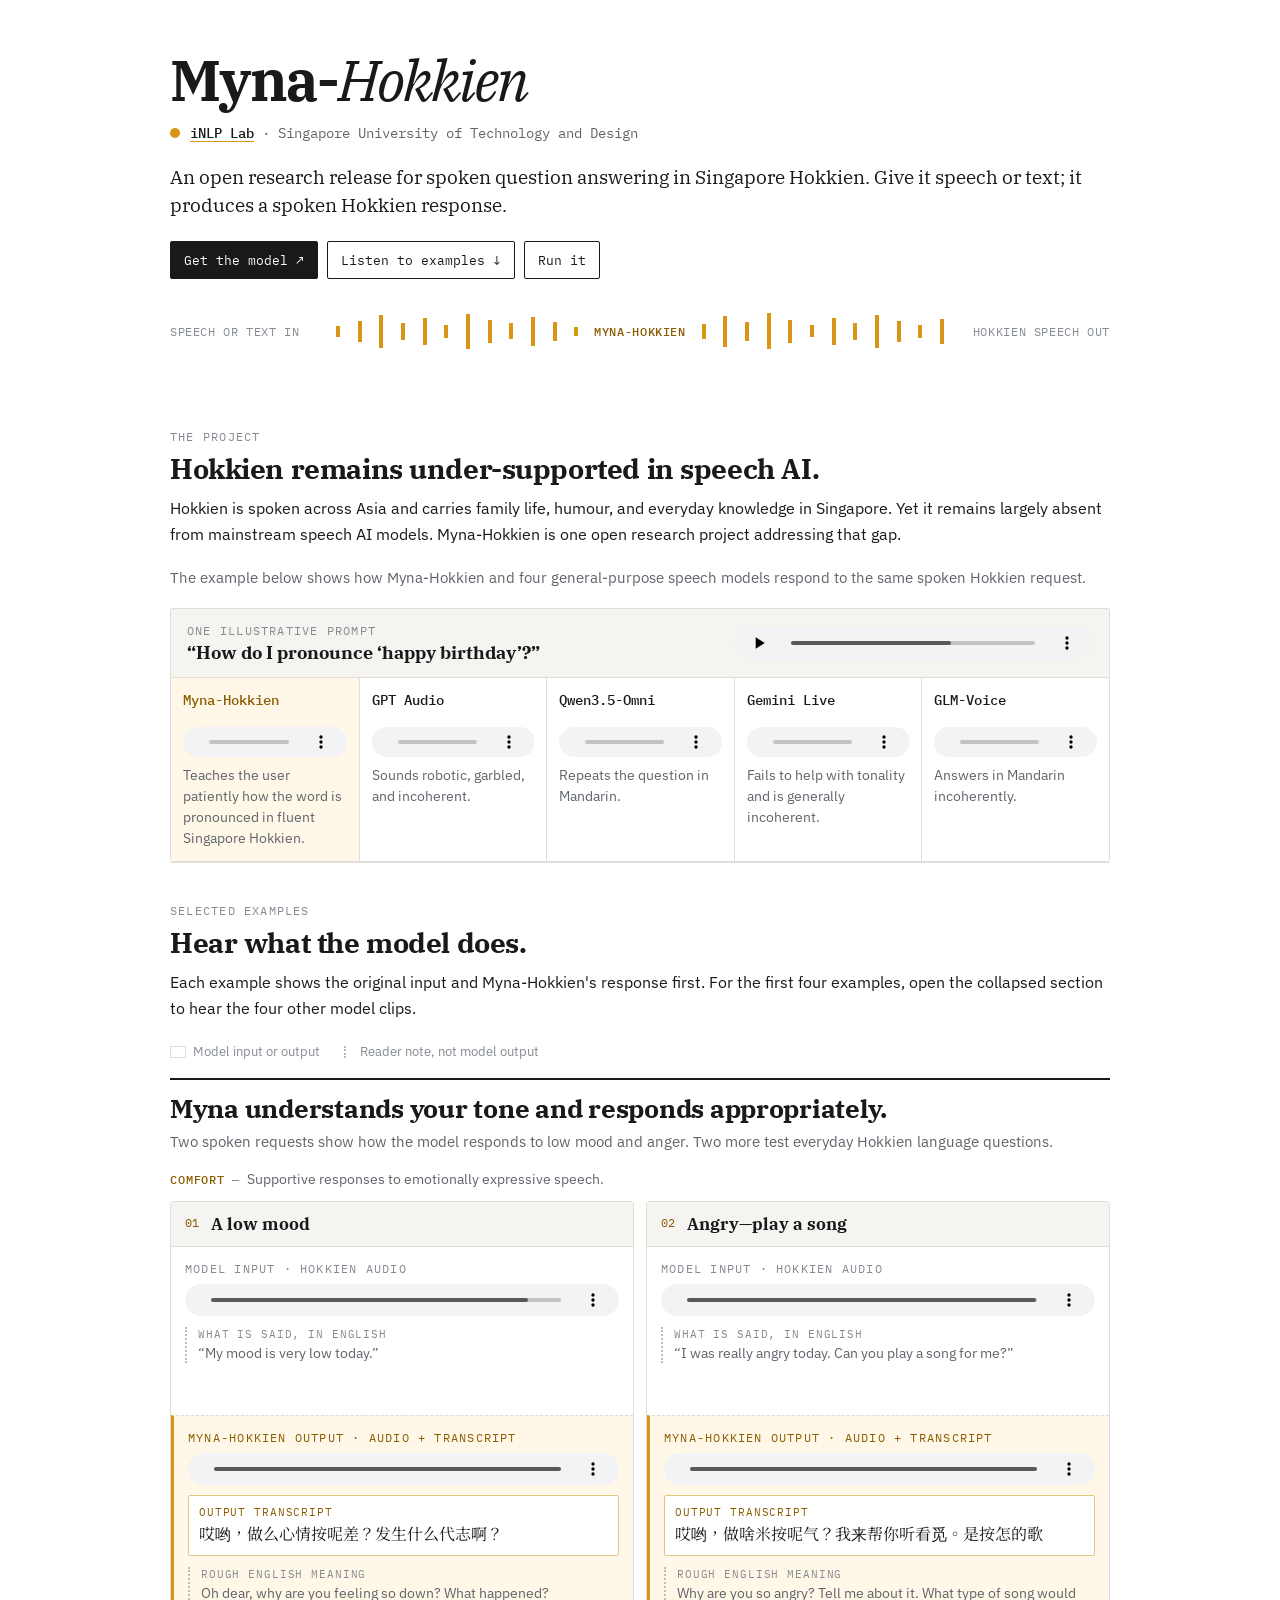
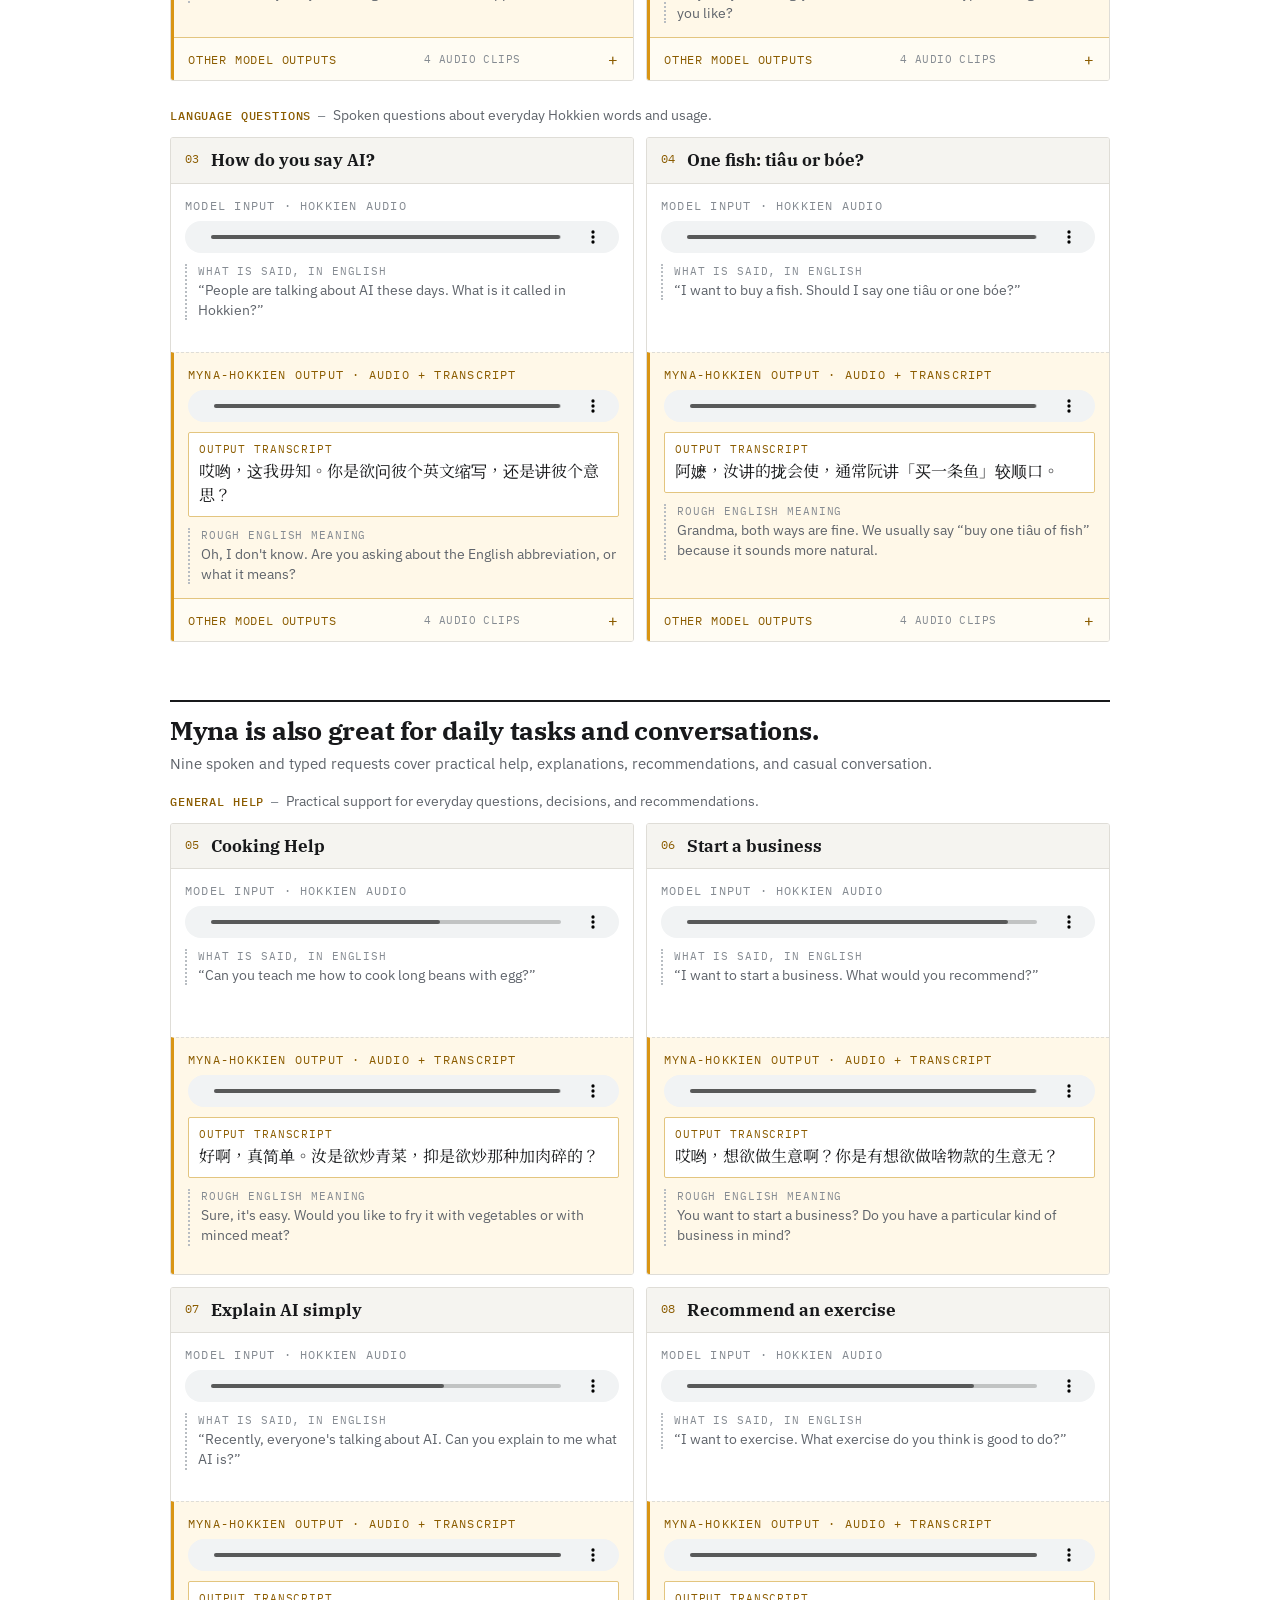
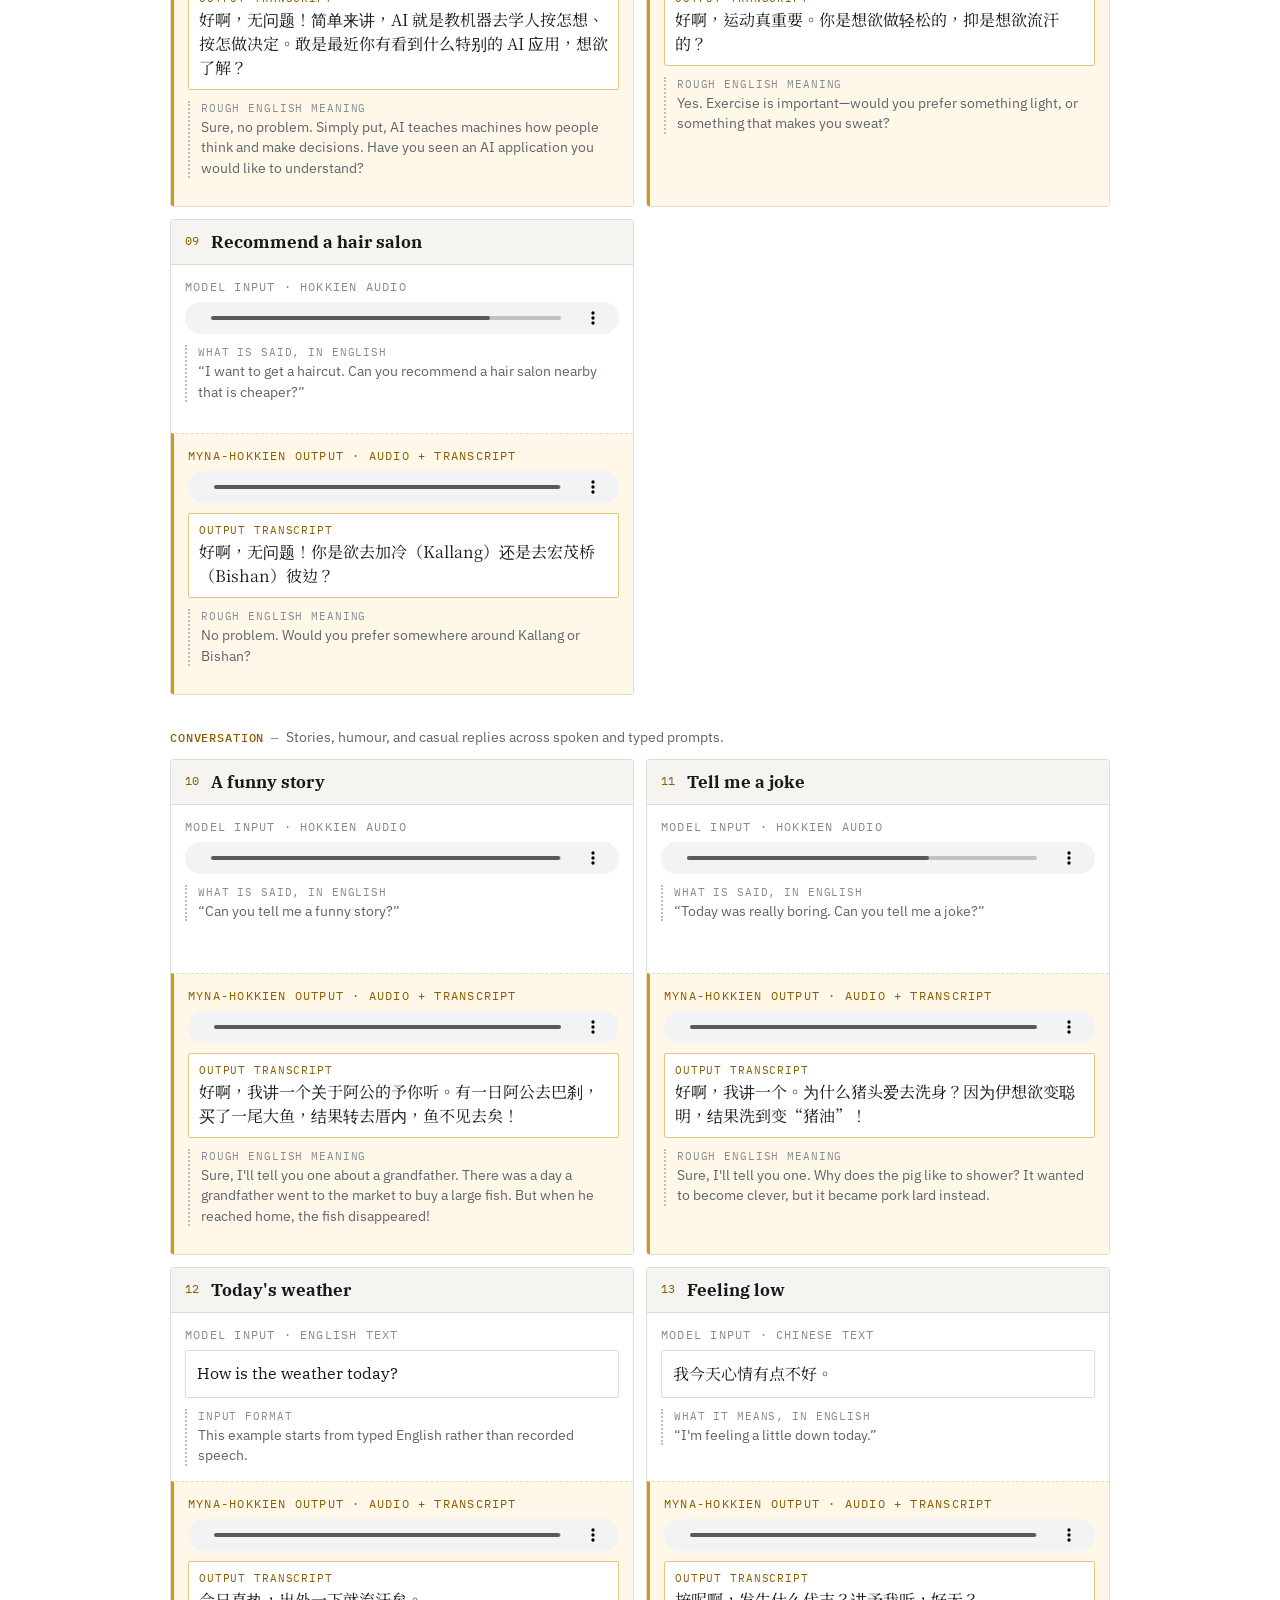
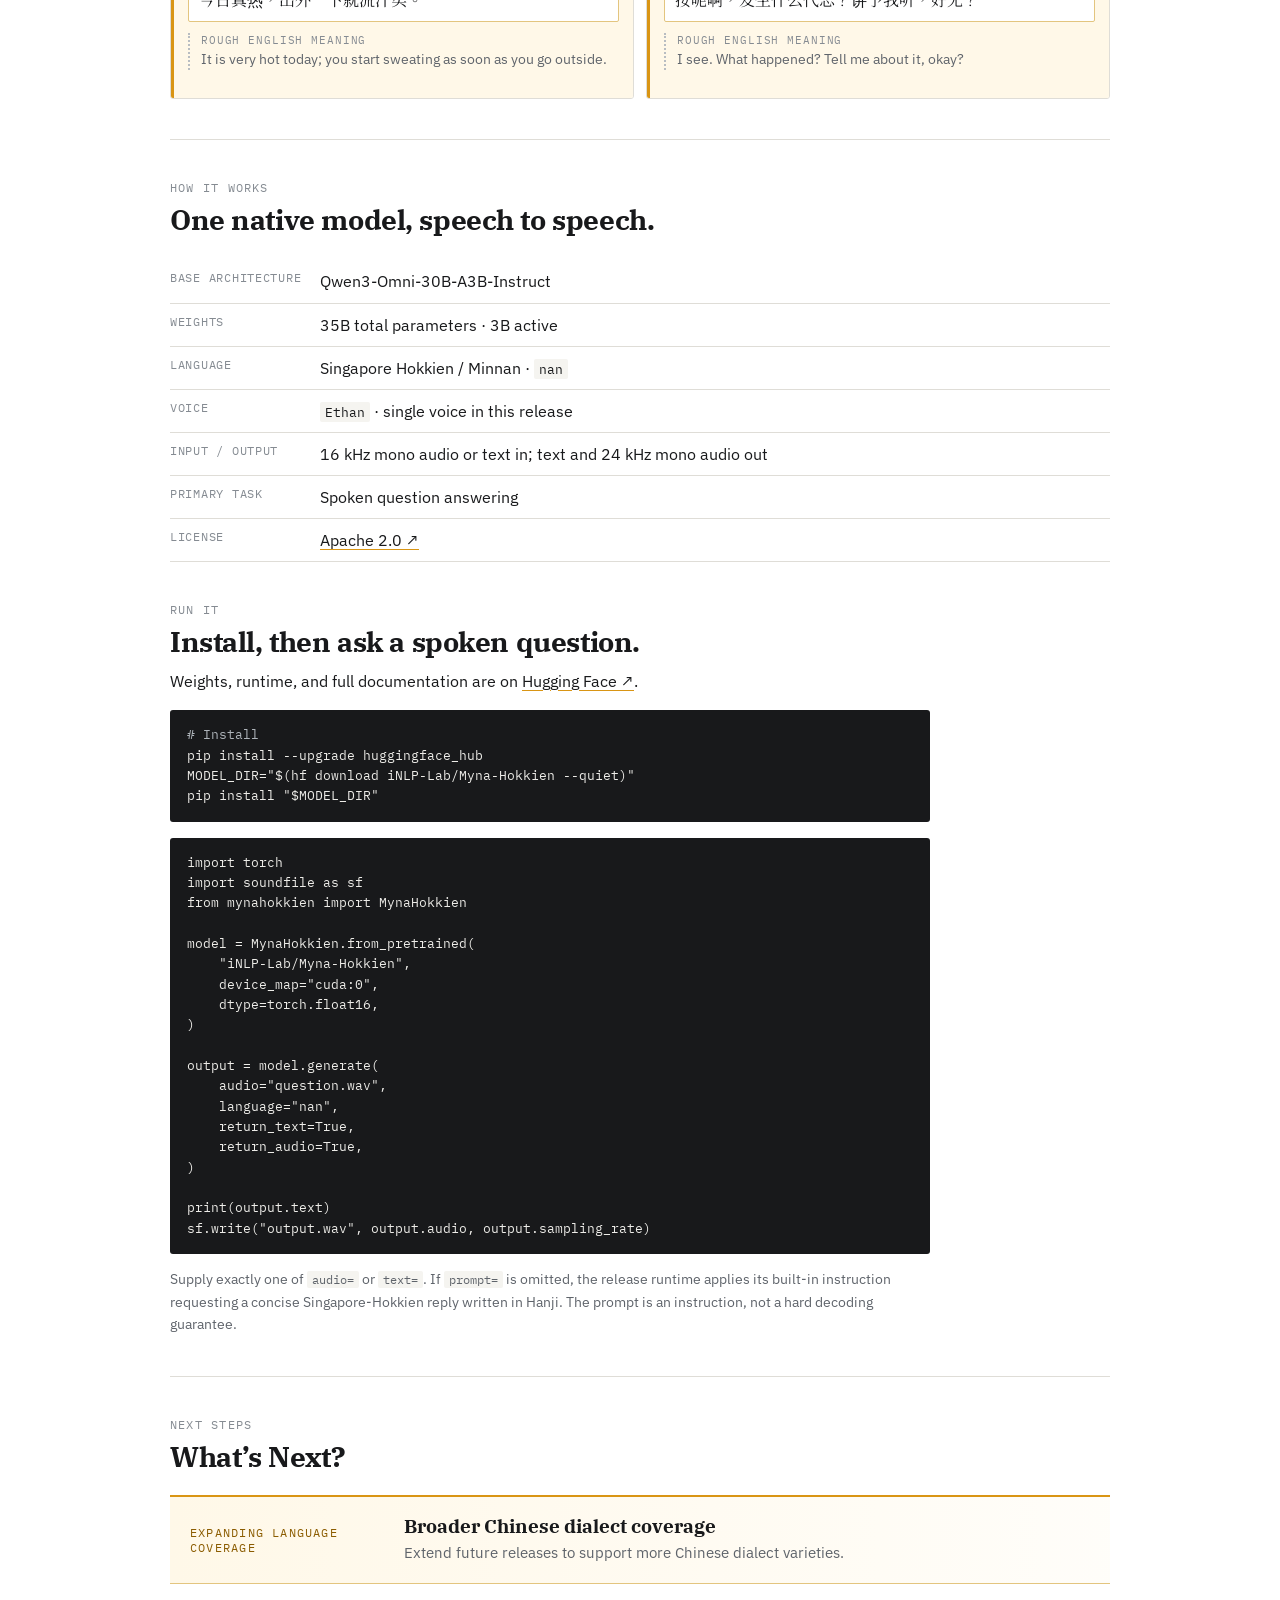
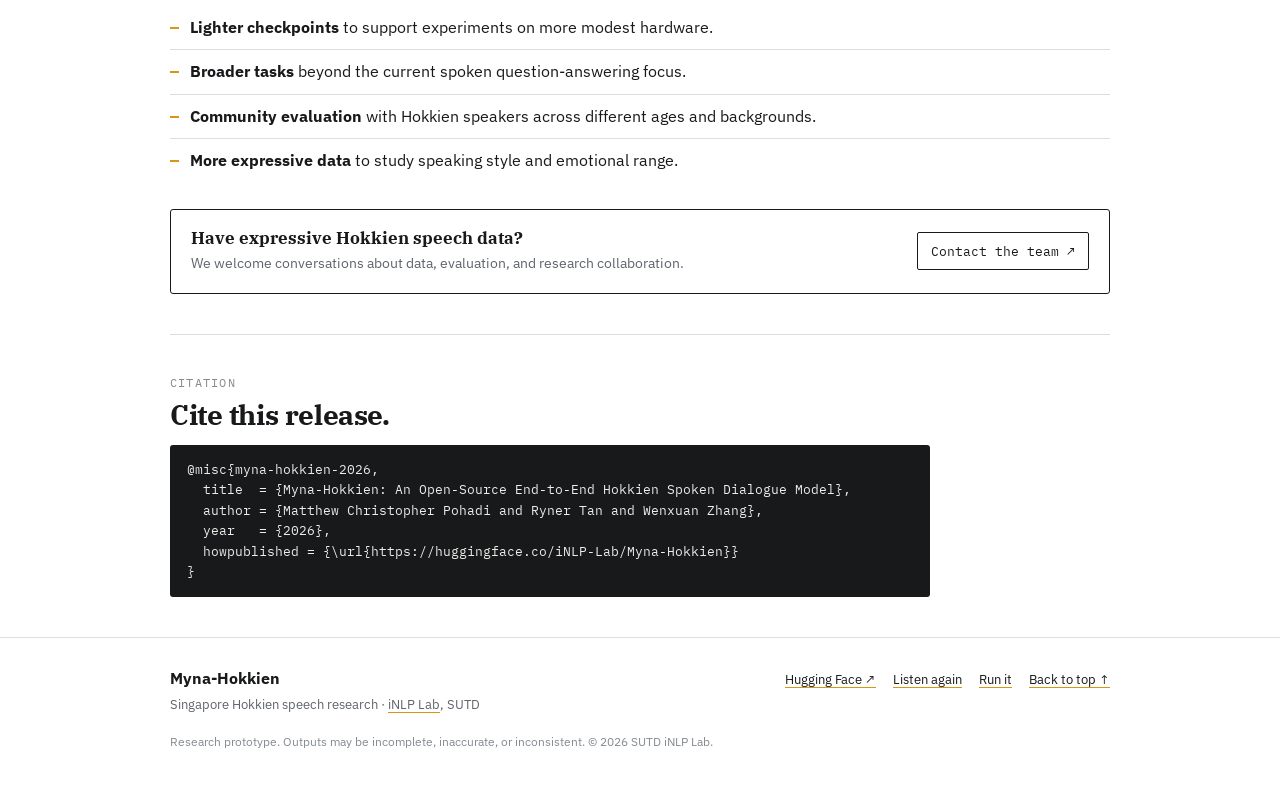
==== commit 15b593f6: "Add two language comparison examples" ====
--- a/index.html
+++ b/index.html
@@ -21,7 +21,7 @@
       href="https://fonts.googleapis.com/css2?family=IBM+Plex+Mono:wght@400;500&family=IBM+Plex+Sans:wght@400;500;600&family=IBM+Plex+Serif:ital,wght@0,400;0,600;1,400&family=Noto+Serif+TC:wght@400;600&display=swap"
       rel="stylesheet"
     />
-    <link rel="stylesheet" href="./article.css?v=balanced-signal-20260811" />
+    <link rel="stylesheet" href="./article.css?v=selected-additions-20260811" />
     <script src="./script.js?v=research-details-20260810b" defer></script>
   </head>
   <body>
@@ -95,7 +95,7 @@
             <h2 id="listen-title">Hear what the model does.</h2>
             <p>
               Each example shows the original input and Myna-Hokkien's response first.
-              For the first two examples, open the collapsed section to hear the four other model clips.
+              For the first four examples, open the collapsed section to hear the four other model clips.
             </p>
           </div>
 
@@ -109,7 +109,7 @@
               <header class="demo-group-head">
                 <div>
                   <h3 id="prosody-group-title">Myna understands your tone and responds appropriately.</h3>
-                  <p>Two spoken requests show how the model responds to low mood and anger.</p>
+                  <p>Two spoken requests show how the model responds to low mood and anger. Two more test everyday Hokkien language questions.</p>
                 </div>
               </header>
 
@@ -146,6 +146,43 @@
                 <audio controls preload="metadata" src="./assets/showcase/03/native.wav"></audio>
                 <div class="model-text"><b>Output transcript</b><p lang="nan">哎哟，做啥米按呢气？我来帮你听看觅。是按怎的歌</p></div>
                 <aside><b>Rough English meaning</b><p>Why are you so angry? Tell me about it. What type of song would you like?</p></aside>
+              </div>
+            </article>
+              </div>
+
+              <header class="demo-subgroup-head">
+                <h4>Language questions</h4>
+                <p>Spoken questions about everyday Hokkien words and usage.</p>
+              </header>
+
+              <div class="demo-grid">
+            <article class="demo" data-comparison data-source-id="14">
+              <header><span>03</span><div><h3>How do you say AI?</h3></div></header>
+              <div class="turn">
+                <p class="tag">Model input · Hokkien audio</p>
+                <audio controls preload="metadata" src="./assets/showcase/14/input.wav"></audio>
+                <aside><b>What is said, in English</b><p>“People are talking about AI these days. What is it called in Hokkien?”</p></aside>
+              </div>
+              <div class="turn output">
+                <p class="tag">Myna-Hokkien output · audio + transcript</p>
+                <audio controls preload="metadata" src="./assets/showcase/14/native.wav"></audio>
+                <div class="model-text"><b>Output transcript</b><p lang="nan">哎哟，这我毋知。你是欲问彼个英文缩写，还是讲彼个意思？</p></div>
+                <aside><b>Rough English meaning</b><p>Oh, I don't know. Are you asking about the English abbreviation, or what it means?</p></aside>
+              </div>
+            </article>
+
+            <article class="demo" data-comparison data-source-id="15">
+              <header><span>04</span><div><h3>One fish: tiâu or bóe?</h3></div></header>
+              <div class="turn">
+                <p class="tag">Model input · Hokkien audio</p>
+                <audio controls preload="metadata" src="./assets/showcase/15/input.wav"></audio>
+                <aside><b>What is said, in English</b><p>“I want to buy a fish. Should I say one tiâu or one bóe?”</p></aside>
+              </div>
+              <div class="turn output">
+                <p class="tag">Myna-Hokkien output · audio + transcript</p>
+                <audio controls preload="metadata" src="./assets/showcase/15/native.wav"></audio>
+                <div class="model-text"><b>Output transcript</b><p lang="nan">阿嬷，汝讲的拢会使，通常阮讲「买一条鱼」较顺口。</p></div>
+                <aside><b>Rough English meaning</b><p>Grandma, both ways are fine. We usually say “buy one tiâu of fish” because it sounds more natural.</p></aside>
               </div>
             </article>
               </div>
@@ -168,7 +205,7 @@
                 <div class="demo-grid">
 
             <article class="demo">
-              <header><span>03</span><div><h3>Cooking Help</h3></div></header>
+              <header><span>05</span><div><h3>Cooking Help</h3></div></header>
               <div class="turn">
                 <p class="tag">Model input · Hokkien audio</p>
                 <audio controls preload="metadata" src="./assets/showcase/05/input.wav"></audio>
@@ -183,7 +220,7 @@
             </article>
 
             <article class="demo">
-              <header><span>04</span><div><h3>Start a business</h3></div></header>
+              <header><span>06</span><div><h3>Start a business</h3></div></header>
               <div class="turn">
                 <p class="tag">Model input · Hokkien audio</p>
                 <audio controls preload="metadata" src="./assets/showcase/06/input.wav"></audio>
@@ -198,7 +235,7 @@
             </article>
 
             <article class="demo">
-              <header><span>05</span><div><h3>Explain AI simply</h3></div></header>
+              <header><span>07</span><div><h3>Explain AI simply</h3></div></header>
               <div class="turn">
                 <p class="tag">Model input · Hokkien audio</p>
                 <audio controls preload="metadata" src="./assets/showcase/07/input.wav"></audio>
@@ -213,7 +250,7 @@
             </article>
 
             <article class="demo">
-              <header><span>06</span><div><h3>Recommend an exercise</h3></div></header>
+              <header><span>08</span><div><h3>Recommend an exercise</h3></div></header>
               <div class="turn">
                 <p class="tag">Model input · Hokkien audio</p>
                 <audio controls preload="metadata" src="./assets/showcase/09/input.wav"></audio>
@@ -228,7 +265,7 @@
             </article>
 
             <article class="demo">
-              <header><span>07</span><div><h3>Recommend a hair salon</h3></div></header>
+              <header><span>09</span><div><h3>Recommend a hair salon</h3></div></header>
               <div class="turn">
                 <p class="tag">Model input · Hokkien audio</p>
                 <audio controls preload="metadata" src="./assets/showcase/11/input.wav"></audio>
@@ -253,7 +290,7 @@
 
                 <div class="demo-grid">
             <article class="demo">
-              <header><span>08</span><div><h3>A funny story</h3></div></header>
+              <header><span>10</span><div><h3>A funny story</h3></div></header>
               <div class="turn">
                 <p class="tag">Model input · Hokkien audio</p>
                 <audio controls preload="metadata" src="./assets/showcase/08/input.wav"></audio>
@@ -268,7 +305,7 @@
             </article>
 
             <article class="demo">
-              <header><span>09</span><div><h3>Tell me a joke</h3></div></header>
+              <header><span>11</span><div><h3>Tell me a joke</h3></div></header>
               <div class="turn">
                 <p class="tag">Model input · Hokkien audio</p>
                 <audio controls preload="metadata" src="./assets/showcase/10/input.wav"></audio>
@@ -283,7 +320,7 @@
             </article>
 
             <article class="demo">
-              <header><span>10</span><div><h3>Today's weather</h3></div></header>
+              <header><span>12</span><div><h3>Today's weather</h3></div></header>
               <div class="turn">
                 <p class="tag">Model input · English text</p>
                 <p class="text-input">How is the weather today?</p>
@@ -298,7 +335,7 @@
             </article>
 
             <article class="demo">
-              <header><span>11</span><div><h3>Feeling low</h3></div></header>
+              <header><span>13</span><div><h3>Feeling low</h3></div></header>
               <div class="turn">
                 <p class="tag">Model input · Chinese text</p>
                 <p class="text-input" lang="zh-Hans">我今天心情有点不好。</p>
--- a/article.css
+++ b/article.css
@@ -91,6 +91,7 @@
 .demo-subgroup-head h4 { margin: 0; color: var(--accent-deep); font: 500 .76rem/1.5 var(--mono); letter-spacing: .07em; text-transform: uppercase; }
 .demo-subgroup-head h4::after { margin-left: 7px; color: var(--quiet); content: "—"; }
 .demo-subgroup-head p { margin: 0; color: var(--muted); font-size: .9rem; line-height: 1.45; }
+.demo-grid + .demo-subgroup-head { margin-top: 24px; }
 .demo-grid { display: grid; grid-template-columns: repeat(2, minmax(0, 1fr)); gap: 12px; }
 .demo { display: flex; overflow: hidden; flex-direction: column; border: 1px solid var(--line); border-radius: 3px; transition: border-color .18s ease, transform .18s ease; }
 .demo:hover { border-color: #c7c2b6; transform: translateY(-1px); }
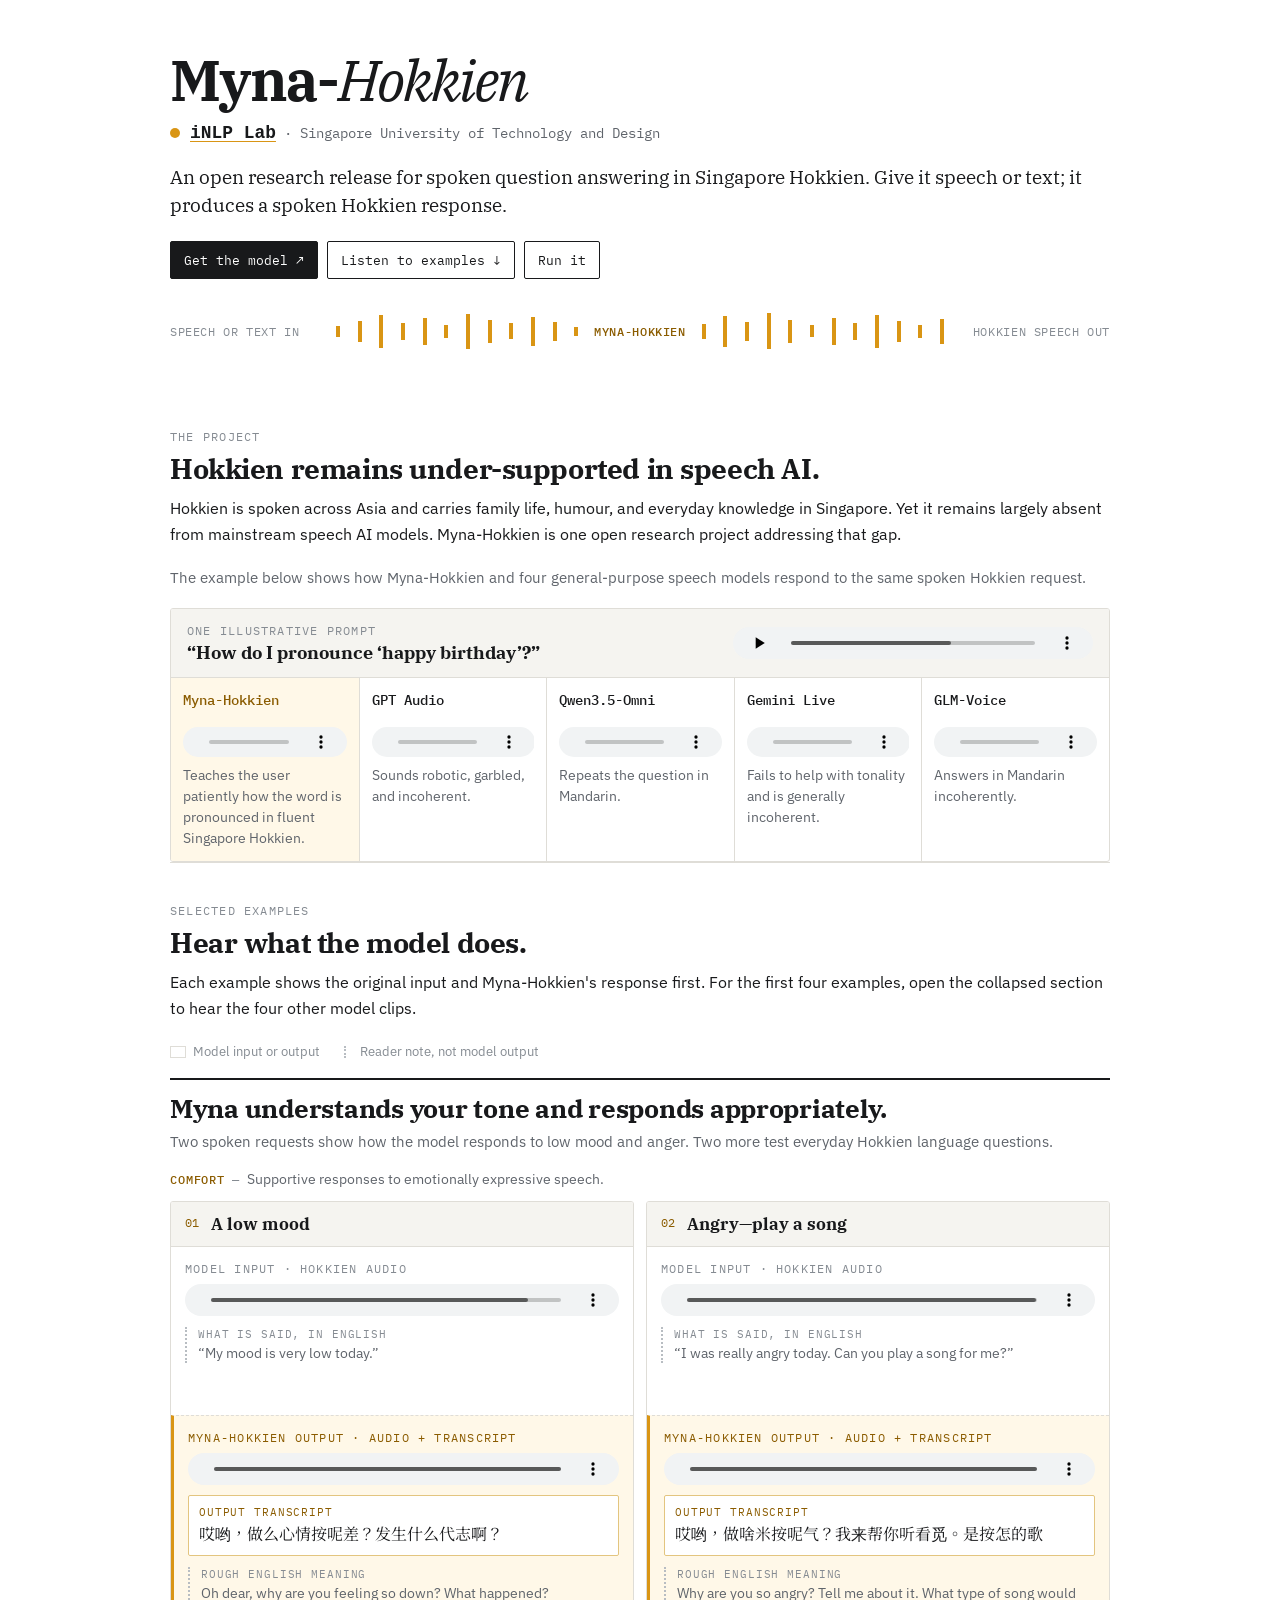
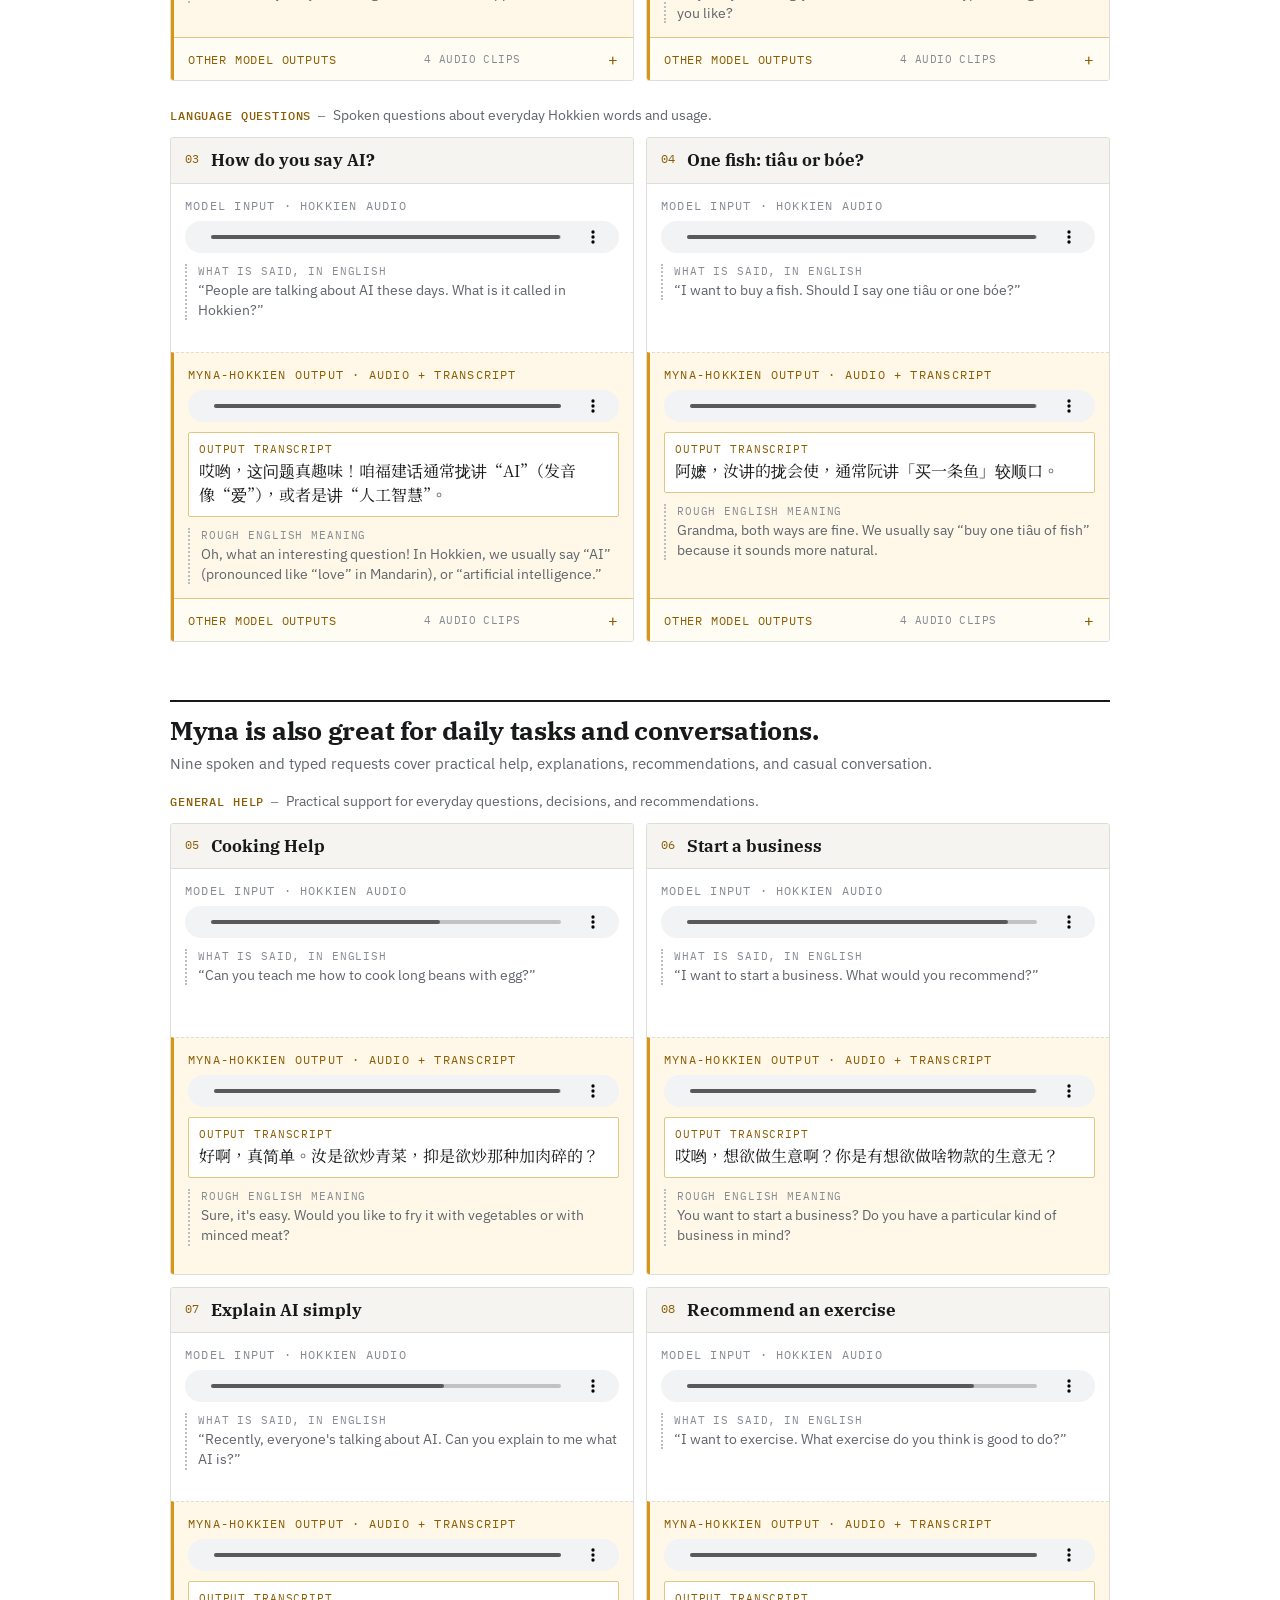
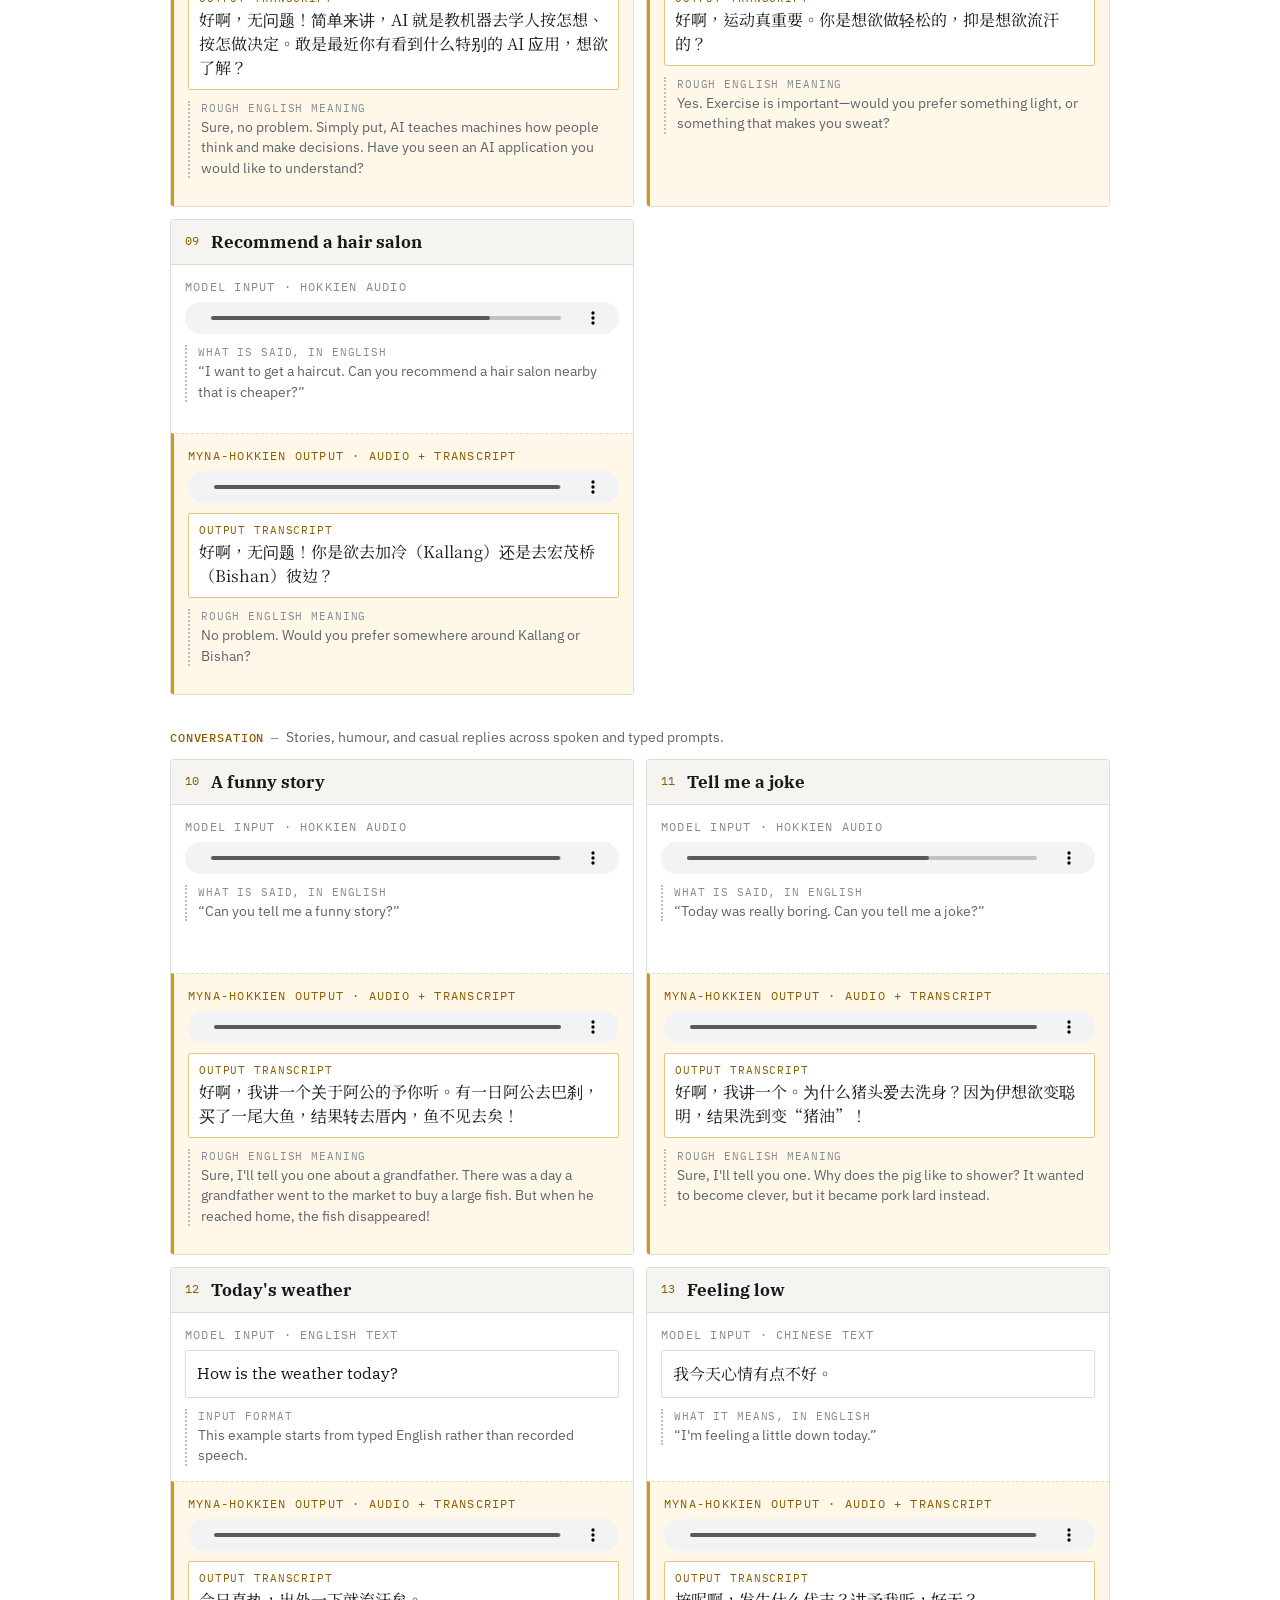
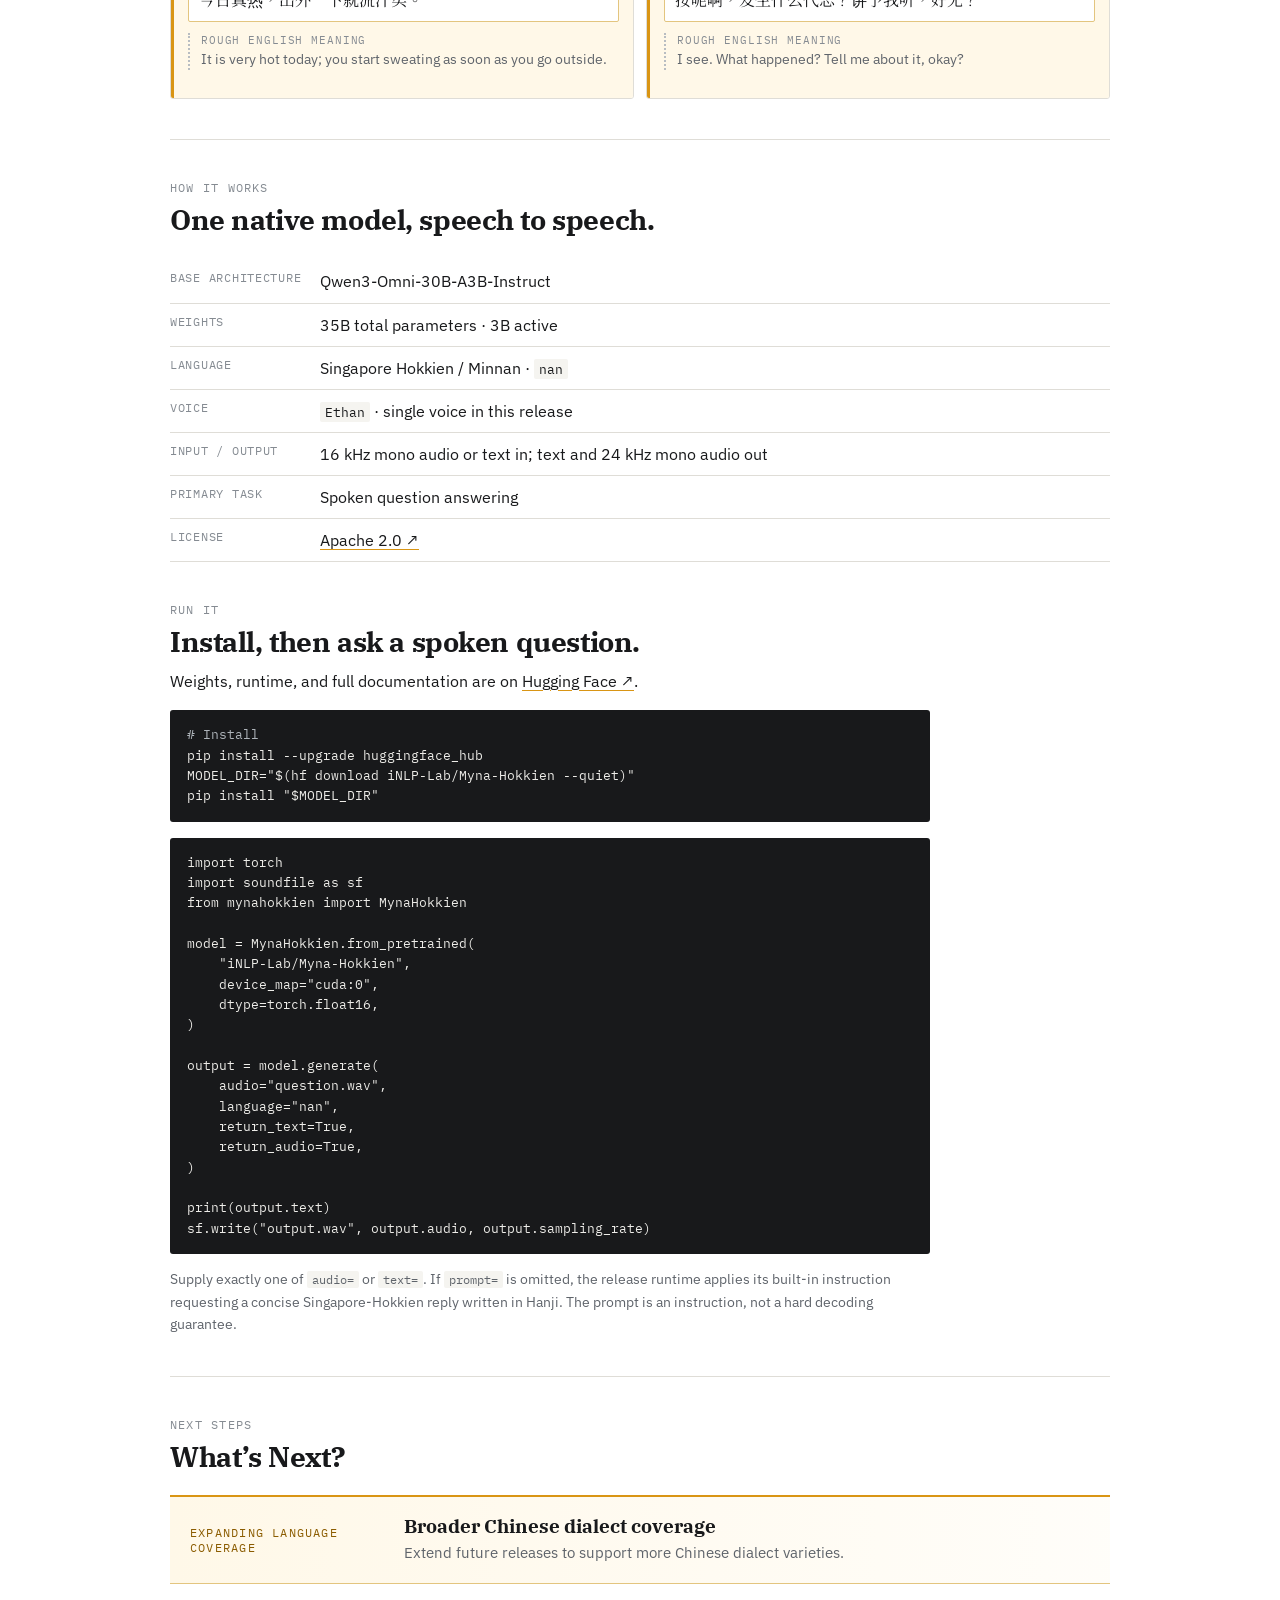
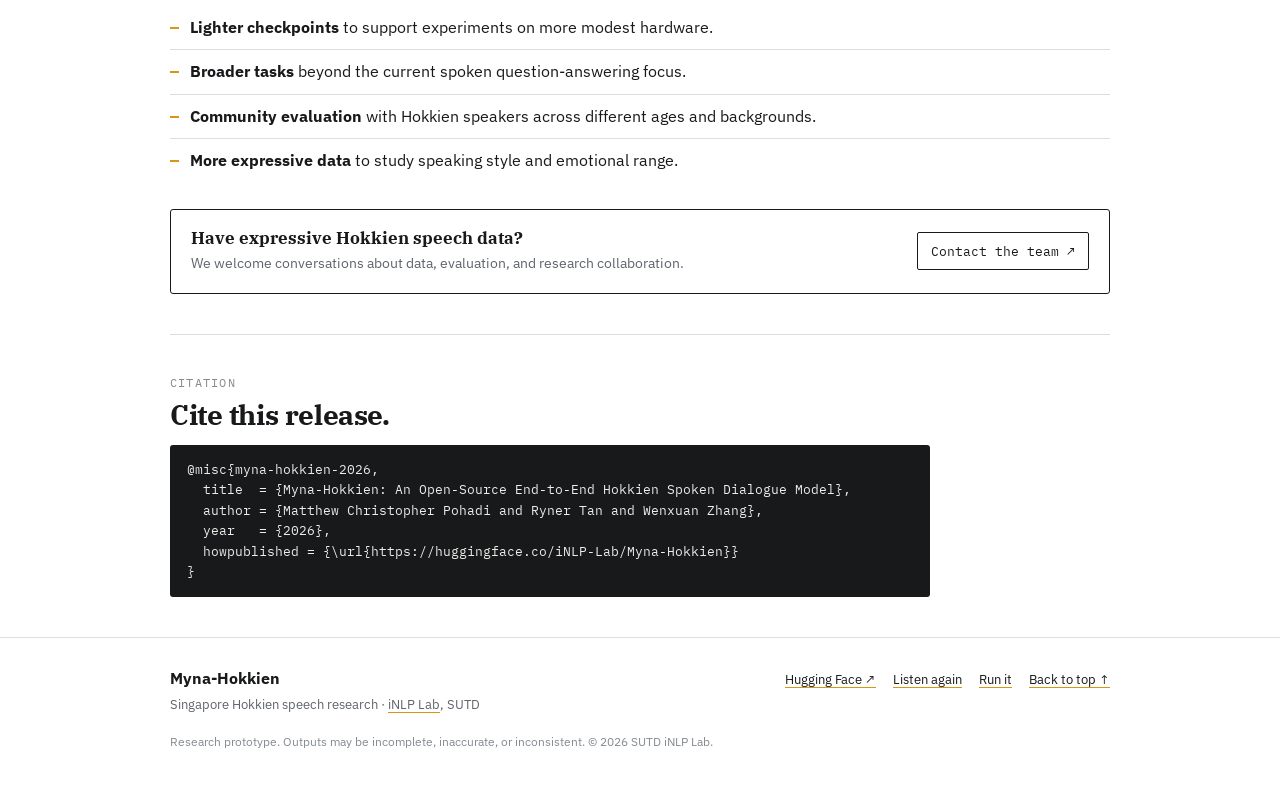
==== commit dcc2bd66: "Refine AI example and lab attribution" ====
--- a/index.html
+++ b/index.html
@@ -21,7 +21,7 @@
       href="https://fonts.googleapis.com/css2?family=IBM+Plex+Mono:wght@400;500&family=IBM+Plex+Sans:wght@400;500;600&family=IBM+Plex+Serif:ital,wght@0,400;0,600;1,400&family=Noto+Serif+TC:wght@400;600&display=swap"
       rel="stylesheet"
     />
-    <link rel="stylesheet" href="./article.css?v=selected-additions-20260811" />
+    <link rel="stylesheet" href="./article.css?v=lab-emphasis-20260811" />
     <script src="./script.js?v=research-details-20260810b" defer></script>
   </head>
   <body>
@@ -166,8 +166,8 @@
               <div class="turn output">
                 <p class="tag">Myna-Hokkien output · audio + transcript</p>
                 <audio controls preload="metadata" src="./assets/showcase/14/native.wav"></audio>
-                <div class="model-text"><b>Output transcript</b><p lang="nan">哎哟，这我毋知。你是欲问彼个英文缩写，还是讲彼个意思？</p></div>
-                <aside><b>Rough English meaning</b><p>Oh, I don't know. Are you asking about the English abbreviation, or what it means?</p></aside>
+                <div class="model-text"><b>Output transcript</b><p lang="nan">哎哟，这问题真趣味！咱福建话通常拢讲“AI”（发音像“爱”），或者是讲“人工智慧”。</p></div>
+                <aside><b>Rough English meaning</b><p>Oh, what an interesting question! In Hokkien, we usually say “AI” (pronounced like “love” in Mandarin), or “artificial intelligence.”</p></aside>
               </div>
             </article>
 
--- a/article.css
+++ b/article.css
@@ -32,7 +32,7 @@
 .masthead { padding: 46px 0 36px; }
 .lab { display: flex; gap: 10px; align-items: center; margin-bottom: 20px; color: var(--muted); font: .9rem/1.5 var(--mono); }
 .lab .lab-mark { width: 10px; height: 10px; flex: none; border-radius: 50%; background: var(--accent); }
-.lab a { color: var(--ink); font-weight: 500; text-decoration-thickness: 1px; }
+.lab a { color: var(--ink); font-size: 1.12rem; font-weight: 600; line-height: 1; text-decoration-thickness: 1px; }
 h1 { margin-bottom: 8px; font-size: clamp(2.45rem, 6vw, 3.55rem); letter-spacing: -.035em; }
 h1 em { font-weight: 400; }
 .lede { margin-bottom: 22px; font: 1.16rem/1.5 var(--serif); }
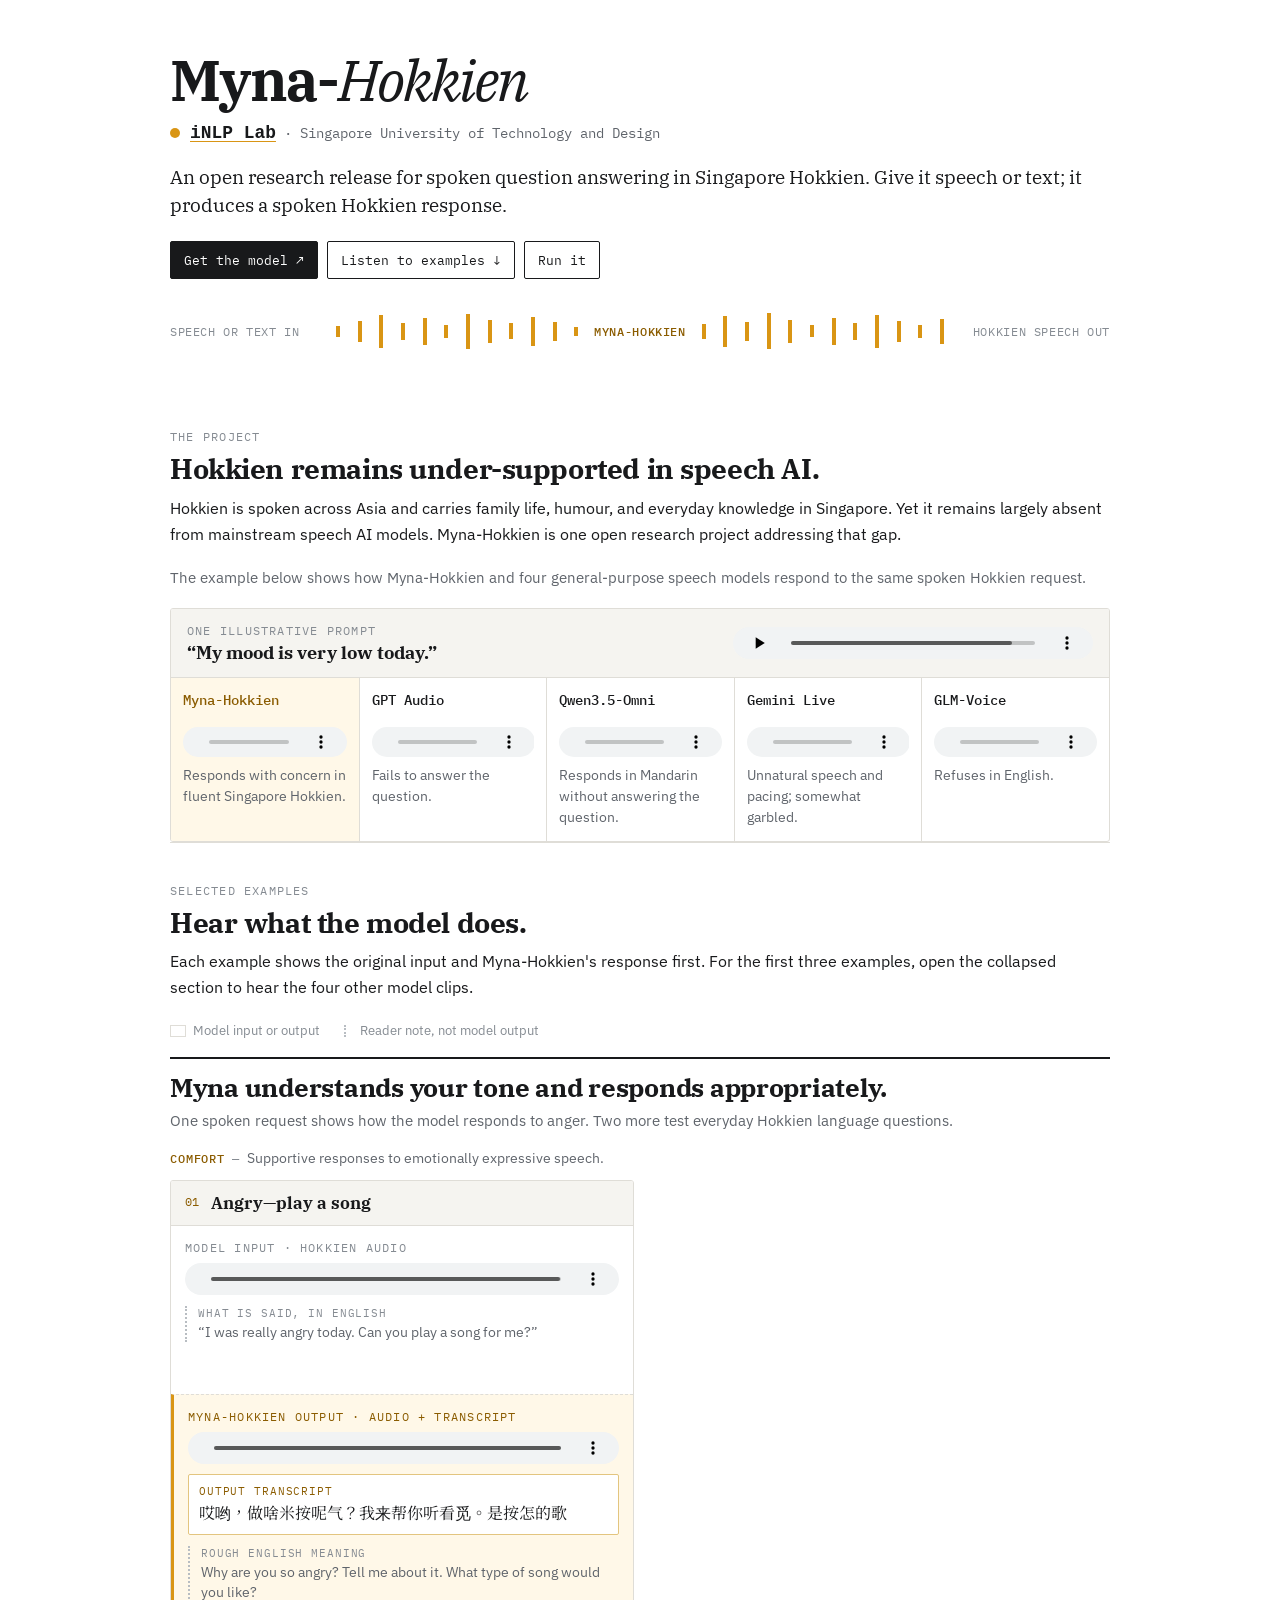
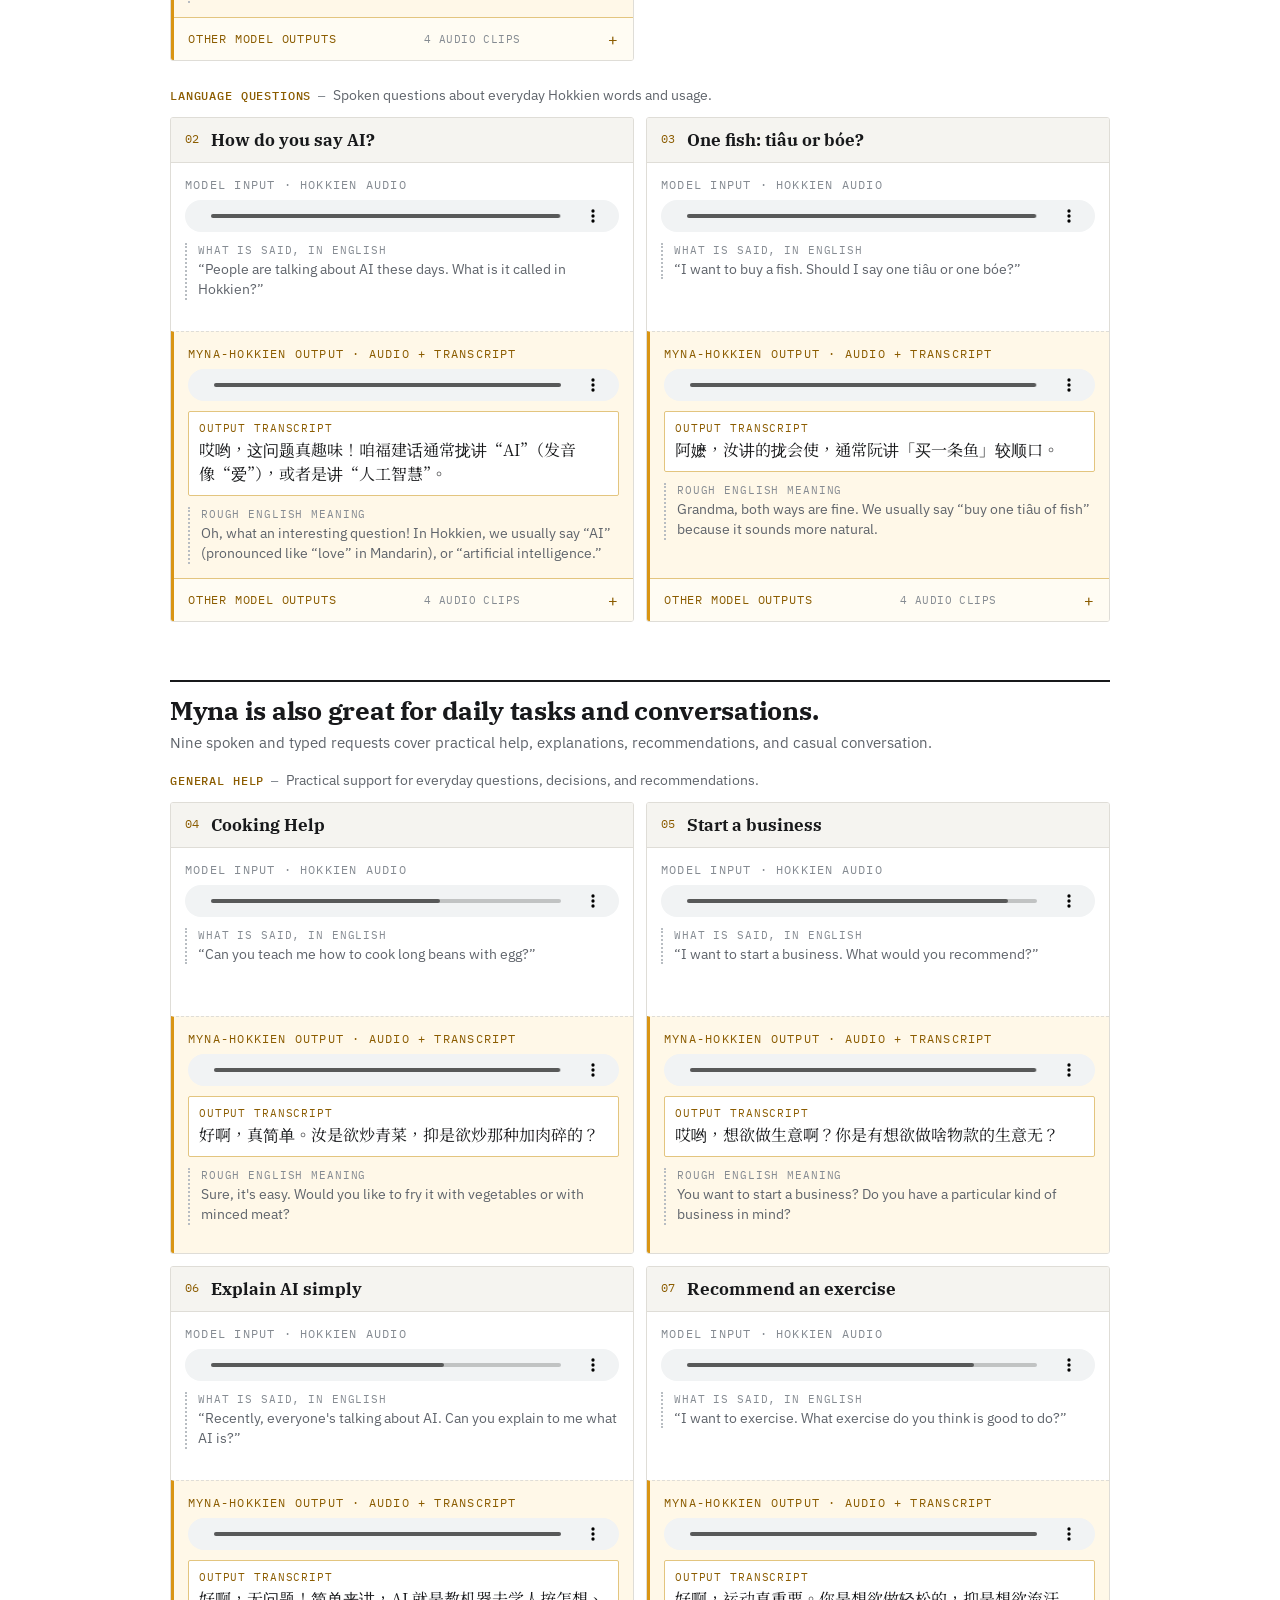
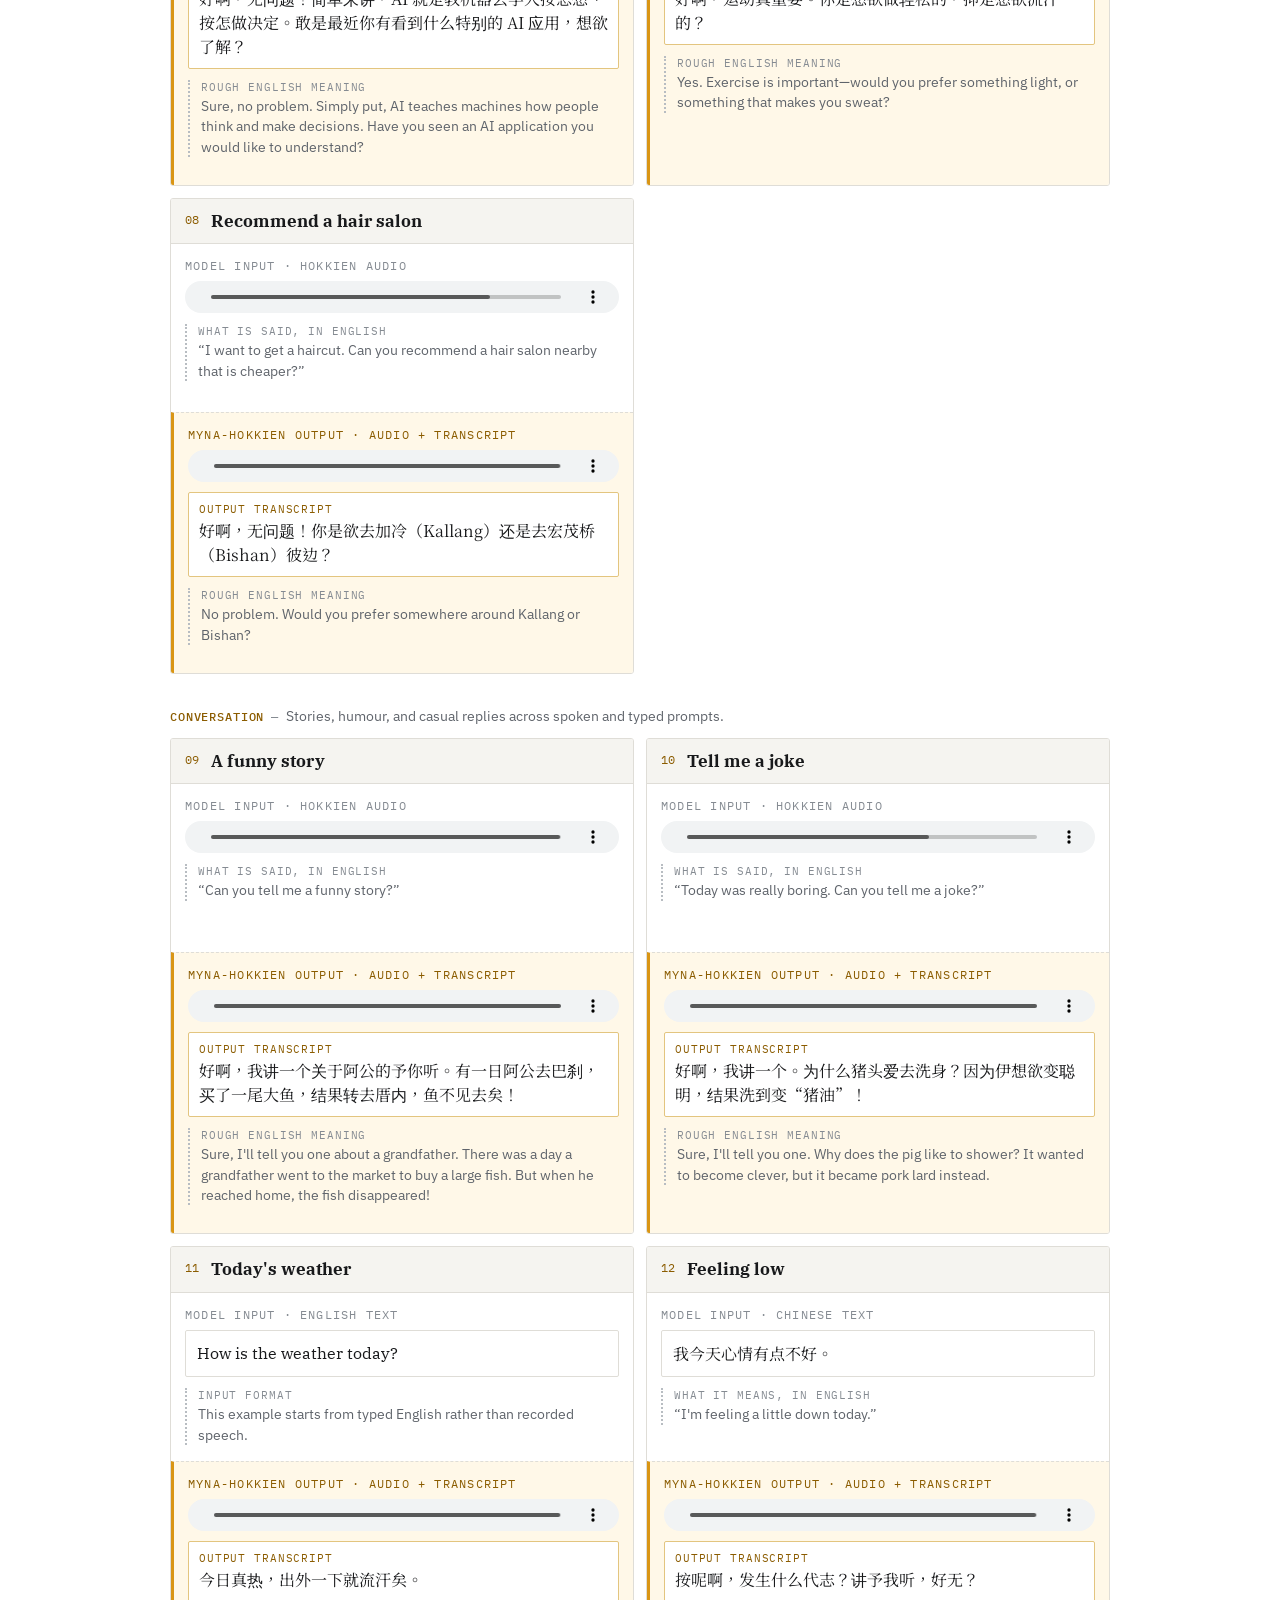
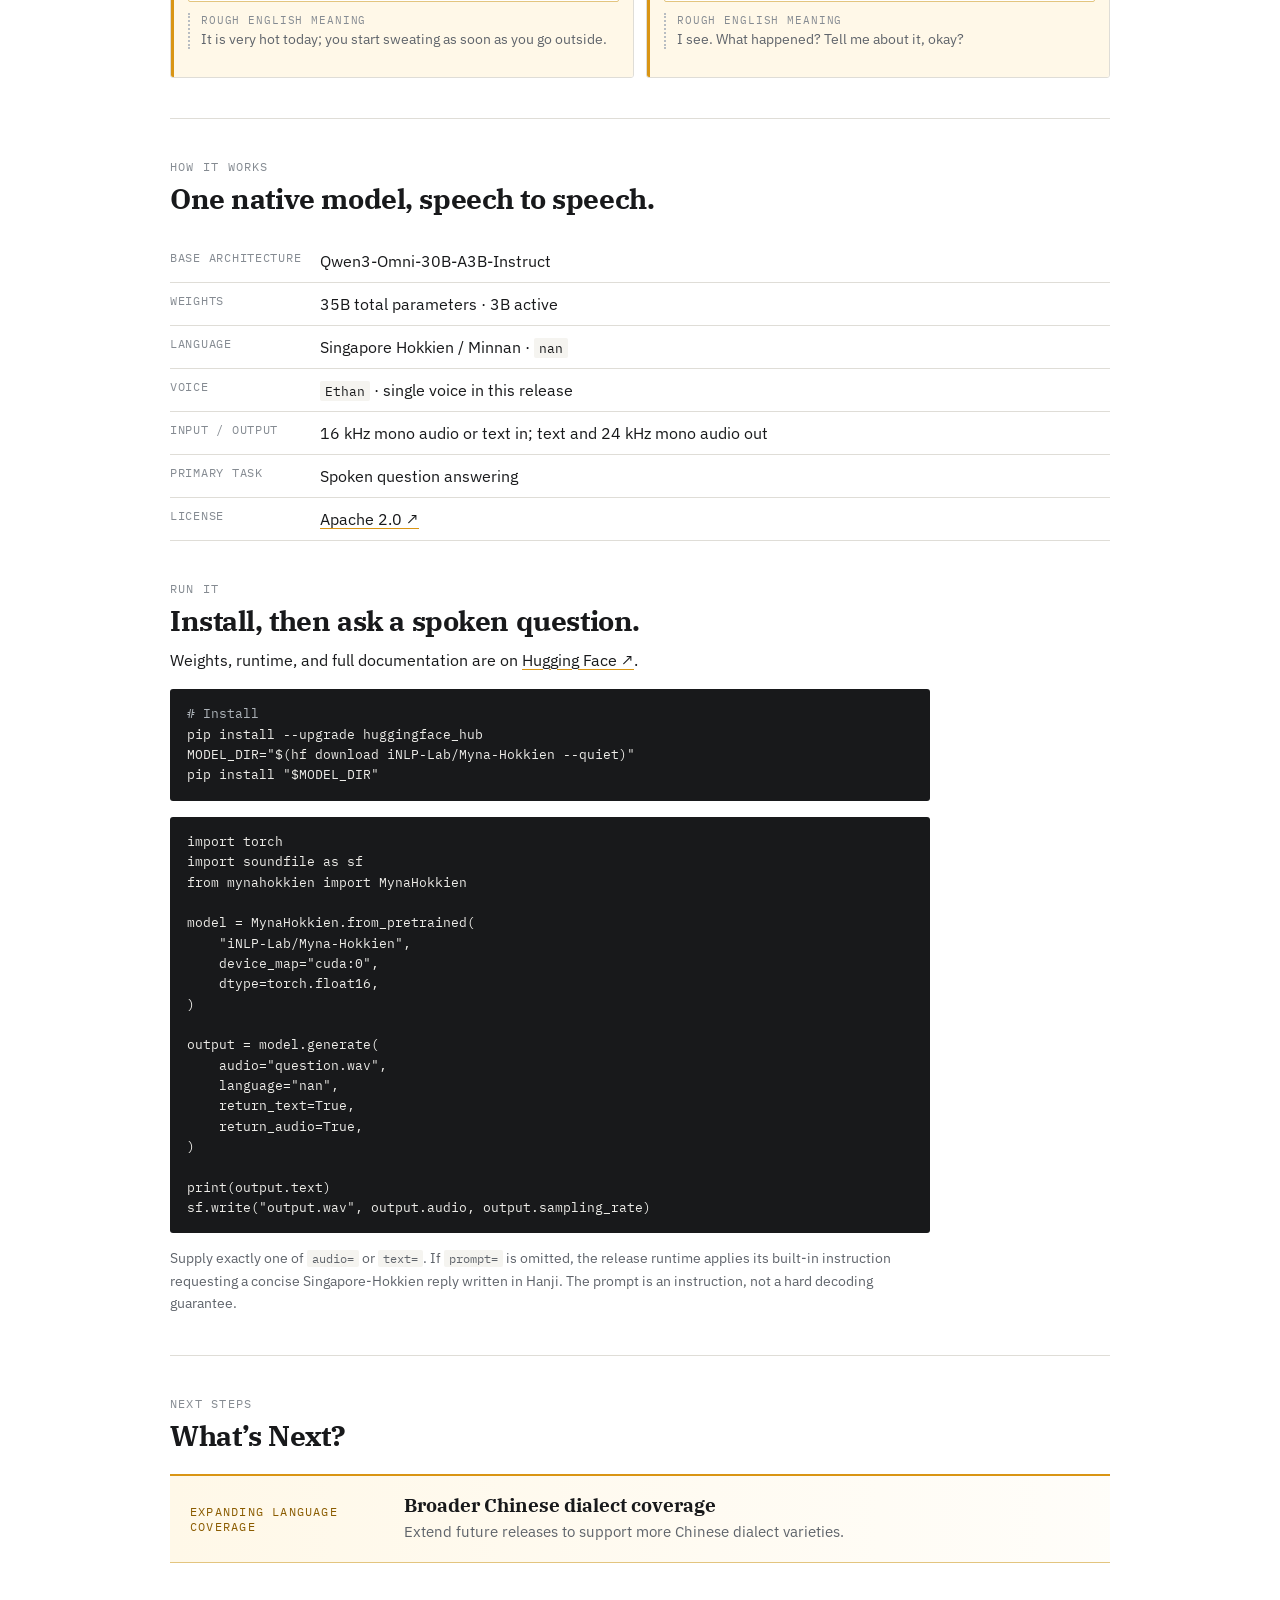
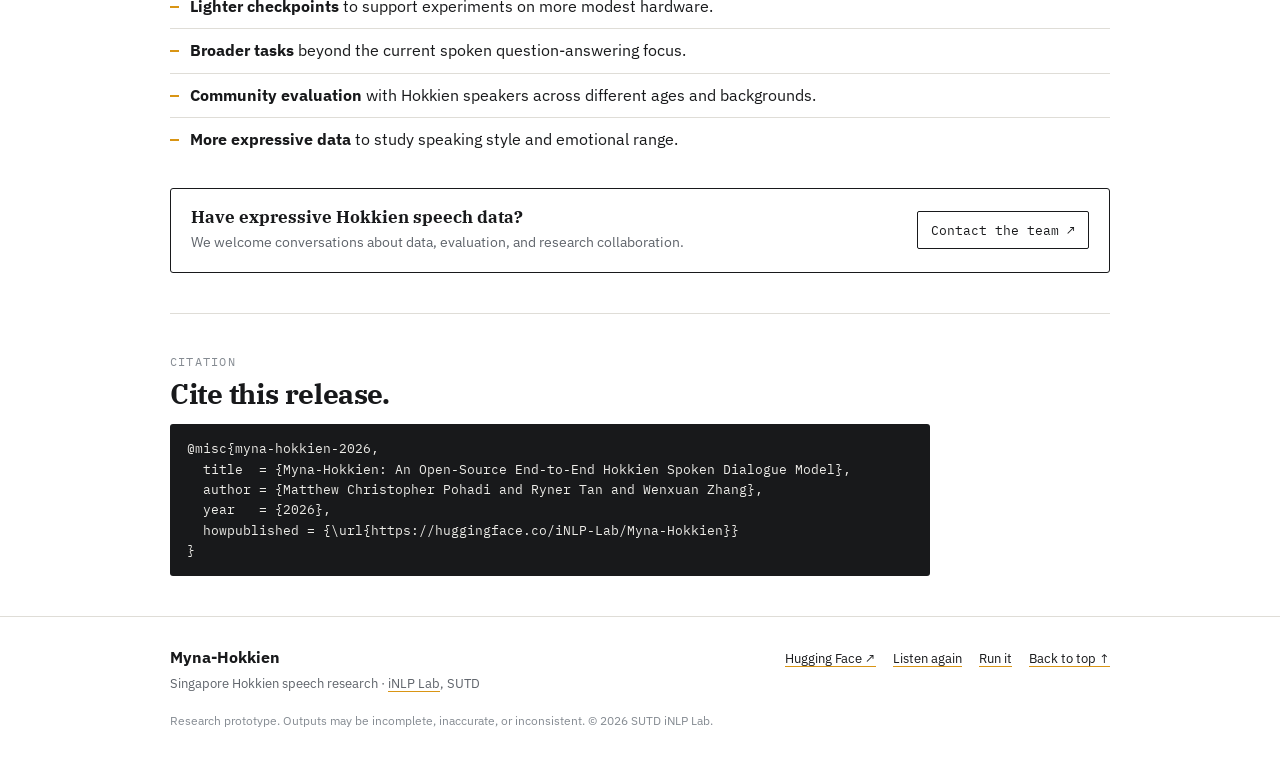
==== commit 5c4aac15: "Feature low-mood comparison highlight" ====
--- a/index.html
+++ b/index.html
@@ -71,16 +71,16 @@
             <div class="probe-prompt">
               <div>
                 <p class="eyebrow">One illustrative prompt</p>
-                <h3 id="probe-title">“How do I pronounce ‘happy birthday’?”</h3>
-              </div>
-              <audio controls preload="metadata" src="./assets/showcase/04/input.wav" aria-label="Spoken Hokkien birthday pronunciation request"></audio>
+                <h3 id="probe-title">“My mood is very low today.”</h3>
+              </div>
+              <audio controls preload="metadata" src="./assets/showcase/02/input.wav" aria-label="Spoken Hokkien low-mood request"></audio>
             </div>
             <div class="probe-grid">
-              <div class="probe-cell is-myna"><strong>Myna-Hokkien</strong><audio controls preload="none" src="./assets/showcase/04/native.wav"></audio><p>Teaches the user patiently how the word is pronounced in fluent Singapore Hokkien.</p></div>
-              <div class="probe-cell"><strong>GPT Audio</strong><audio controls preload="none" src="./assets/showcase/04/gptaudio.wav"></audio><p>Sounds robotic, garbled, and incoherent.</p></div>
-              <div class="probe-cell"><strong>Qwen3.5-Omni</strong><audio controls preload="none" src="./assets/showcase/04/qwen.wav"></audio><p>Repeats the question in Mandarin.</p></div>
-              <div class="probe-cell"><strong>Gemini Live</strong><audio controls preload="none" src="./assets/showcase/04/gemini.wav"></audio><p>Fails to help with tonality and is generally incoherent.</p></div>
-              <div class="probe-cell"><strong>GLM-Voice</strong><audio controls preload="none" src="./assets/showcase/04/glmvoice.wav"></audio><p>Answers in Mandarin incoherently.</p></div>
+              <div class="probe-cell is-myna"><strong>Myna-Hokkien</strong><audio controls preload="none" src="./assets/showcase/02/native.wav"></audio><p>Responds with concern in fluent Singapore Hokkien.</p></div>
+              <div class="probe-cell"><strong>GPT Audio</strong><audio controls preload="none" src="./assets/showcase/02/gptaudio.wav"></audio><p>Fails to answer the question.</p></div>
+              <div class="probe-cell"><strong>Qwen3.5-Omni</strong><audio controls preload="none" src="./assets/showcase/02/qwen.wav"></audio><p>Responds in Mandarin without answering the question.</p></div>
+              <div class="probe-cell"><strong>Gemini Live</strong><audio controls preload="none" src="./assets/showcase/02/gemini.wav"></audio><p>Unnatural speech and pacing; somewhat garbled.</p></div>
+              <div class="probe-cell"><strong>GLM-Voice</strong><audio controls preload="none" src="./assets/showcase/02/glmvoice.wav"></audio><p>Refuses in English.</p></div>
             </div>
           </div>
         </div>
@@ -95,7 +95,7 @@
             <h2 id="listen-title">Hear what the model does.</h2>
             <p>
               Each example shows the original input and Myna-Hokkien's response first.
-              For the first four examples, open the collapsed section to hear the four other model clips.
+              For the first three examples, open the collapsed section to hear the four other model clips.
             </p>
           </div>
 
@@ -109,7 +109,7 @@
               <header class="demo-group-head">
                 <div>
                   <h3 id="prosody-group-title">Myna understands your tone and responds appropriately.</h3>
-                  <p>Two spoken requests show how the model responds to low mood and anger. Two more test everyday Hokkien language questions.</p>
+                  <p>One spoken request shows how the model responds to anger. Two more test everyday Hokkien language questions.</p>
                 </div>
               </header>
 
@@ -119,23 +119,8 @@
               </header>
 
               <div class="demo-grid">
-            <article class="demo" data-comparison data-source-id="02">
-              <header><span>01</span><div><h3>A low mood</h3></div></header>
-              <div class="turn">
-                <p class="tag">Model input · Hokkien audio</p>
-                <audio controls preload="metadata" src="./assets/showcase/02/input.wav"></audio>
-                <aside><b>What is said, in English</b><p>“My mood is very low today.”</p></aside>
-              </div>
-              <div class="turn output">
-                <p class="tag">Myna-Hokkien output · audio + transcript</p>
-                <audio controls preload="metadata" src="./assets/showcase/02/native.wav"></audio>
-                <div class="model-text"><b>Output transcript</b><p lang="nan">哎哟，做么心情按呢差？发生什么代志啊？</p></div>
-                <aside><b>Rough English meaning</b><p>Oh dear, why are you feeling so down? What happened?</p></aside>
-              </div>
-            </article>
-
             <article class="demo" data-comparison data-source-id="03">
-              <header><span>02</span><div><h3>Angry—play a song</h3></div></header>
+              <header><span>01</span><div><h3>Angry—play a song</h3></div></header>
               <div class="turn">
                 <p class="tag">Model input · Hokkien audio</p>
                 <audio controls preload="metadata" src="./assets/showcase/03/input.wav"></audio>
@@ -157,7 +142,7 @@
 
               <div class="demo-grid">
             <article class="demo" data-comparison data-source-id="14">
-              <header><span>03</span><div><h3>How do you say AI?</h3></div></header>
+              <header><span>02</span><div><h3>How do you say AI?</h3></div></header>
               <div class="turn">
                 <p class="tag">Model input · Hokkien audio</p>
                 <audio controls preload="metadata" src="./assets/showcase/14/input.wav"></audio>
@@ -172,7 +157,7 @@
             </article>
 
             <article class="demo" data-comparison data-source-id="15">
-              <header><span>04</span><div><h3>One fish: tiâu or bóe?</h3></div></header>
+              <header><span>03</span><div><h3>One fish: tiâu or bóe?</h3></div></header>
               <div class="turn">
                 <p class="tag">Model input · Hokkien audio</p>
                 <audio controls preload="metadata" src="./assets/showcase/15/input.wav"></audio>
@@ -205,7 +190,7 @@
                 <div class="demo-grid">
 
             <article class="demo">
-              <header><span>05</span><div><h3>Cooking Help</h3></div></header>
+              <header><span>04</span><div><h3>Cooking Help</h3></div></header>
               <div class="turn">
                 <p class="tag">Model input · Hokkien audio</p>
                 <audio controls preload="metadata" src="./assets/showcase/05/input.wav"></audio>
@@ -220,7 +205,7 @@
             </article>
 
             <article class="demo">
-              <header><span>06</span><div><h3>Start a business</h3></div></header>
+              <header><span>05</span><div><h3>Start a business</h3></div></header>
               <div class="turn">
                 <p class="tag">Model input · Hokkien audio</p>
                 <audio controls preload="metadata" src="./assets/showcase/06/input.wav"></audio>
@@ -235,7 +220,7 @@
             </article>
 
             <article class="demo">
-              <header><span>07</span><div><h3>Explain AI simply</h3></div></header>
+              <header><span>06</span><div><h3>Explain AI simply</h3></div></header>
               <div class="turn">
                 <p class="tag">Model input · Hokkien audio</p>
                 <audio controls preload="metadata" src="./assets/showcase/07/input.wav"></audio>
@@ -250,7 +235,7 @@
             </article>
 
             <article class="demo">
-              <header><span>08</span><div><h3>Recommend an exercise</h3></div></header>
+              <header><span>07</span><div><h3>Recommend an exercise</h3></div></header>
               <div class="turn">
                 <p class="tag">Model input · Hokkien audio</p>
                 <audio controls preload="metadata" src="./assets/showcase/09/input.wav"></audio>
@@ -265,7 +250,7 @@
             </article>
 
             <article class="demo">
-              <header><span>09</span><div><h3>Recommend a hair salon</h3></div></header>
+              <header><span>08</span><div><h3>Recommend a hair salon</h3></div></header>
               <div class="turn">
                 <p class="tag">Model input · Hokkien audio</p>
                 <audio controls preload="metadata" src="./assets/showcase/11/input.wav"></audio>
@@ -290,7 +275,7 @@
 
                 <div class="demo-grid">
             <article class="demo">
-              <header><span>10</span><div><h3>A funny story</h3></div></header>
+              <header><span>09</span><div><h3>A funny story</h3></div></header>
               <div class="turn">
                 <p class="tag">Model input · Hokkien audio</p>
                 <audio controls preload="metadata" src="./assets/showcase/08/input.wav"></audio>
@@ -305,7 +290,7 @@
             </article>
 
             <article class="demo">
-              <header><span>11</span><div><h3>Tell me a joke</h3></div></header>
+              <header><span>10</span><div><h3>Tell me a joke</h3></div></header>
               <div class="turn">
                 <p class="tag">Model input · Hokkien audio</p>
                 <audio controls preload="metadata" src="./assets/showcase/10/input.wav"></audio>
@@ -320,7 +305,7 @@
             </article>
 
             <article class="demo">
-              <header><span>12</span><div><h3>Today's weather</h3></div></header>
+              <header><span>11</span><div><h3>Today's weather</h3></div></header>
               <div class="turn">
                 <p class="tag">Model input · English text</p>
                 <p class="text-input">How is the weather today?</p>
@@ -335,7 +320,7 @@
             </article>
 
             <article class="demo">
-              <header><span>13</span><div><h3>Feeling low</h3></div></header>
+              <header><span>12</span><div><h3>Feeling low</h3></div></header>
               <div class="turn">
                 <p class="tag">Model input · Chinese text</p>
                 <p class="text-input" lang="zh-Hans">我今天心情有点不好。</p>
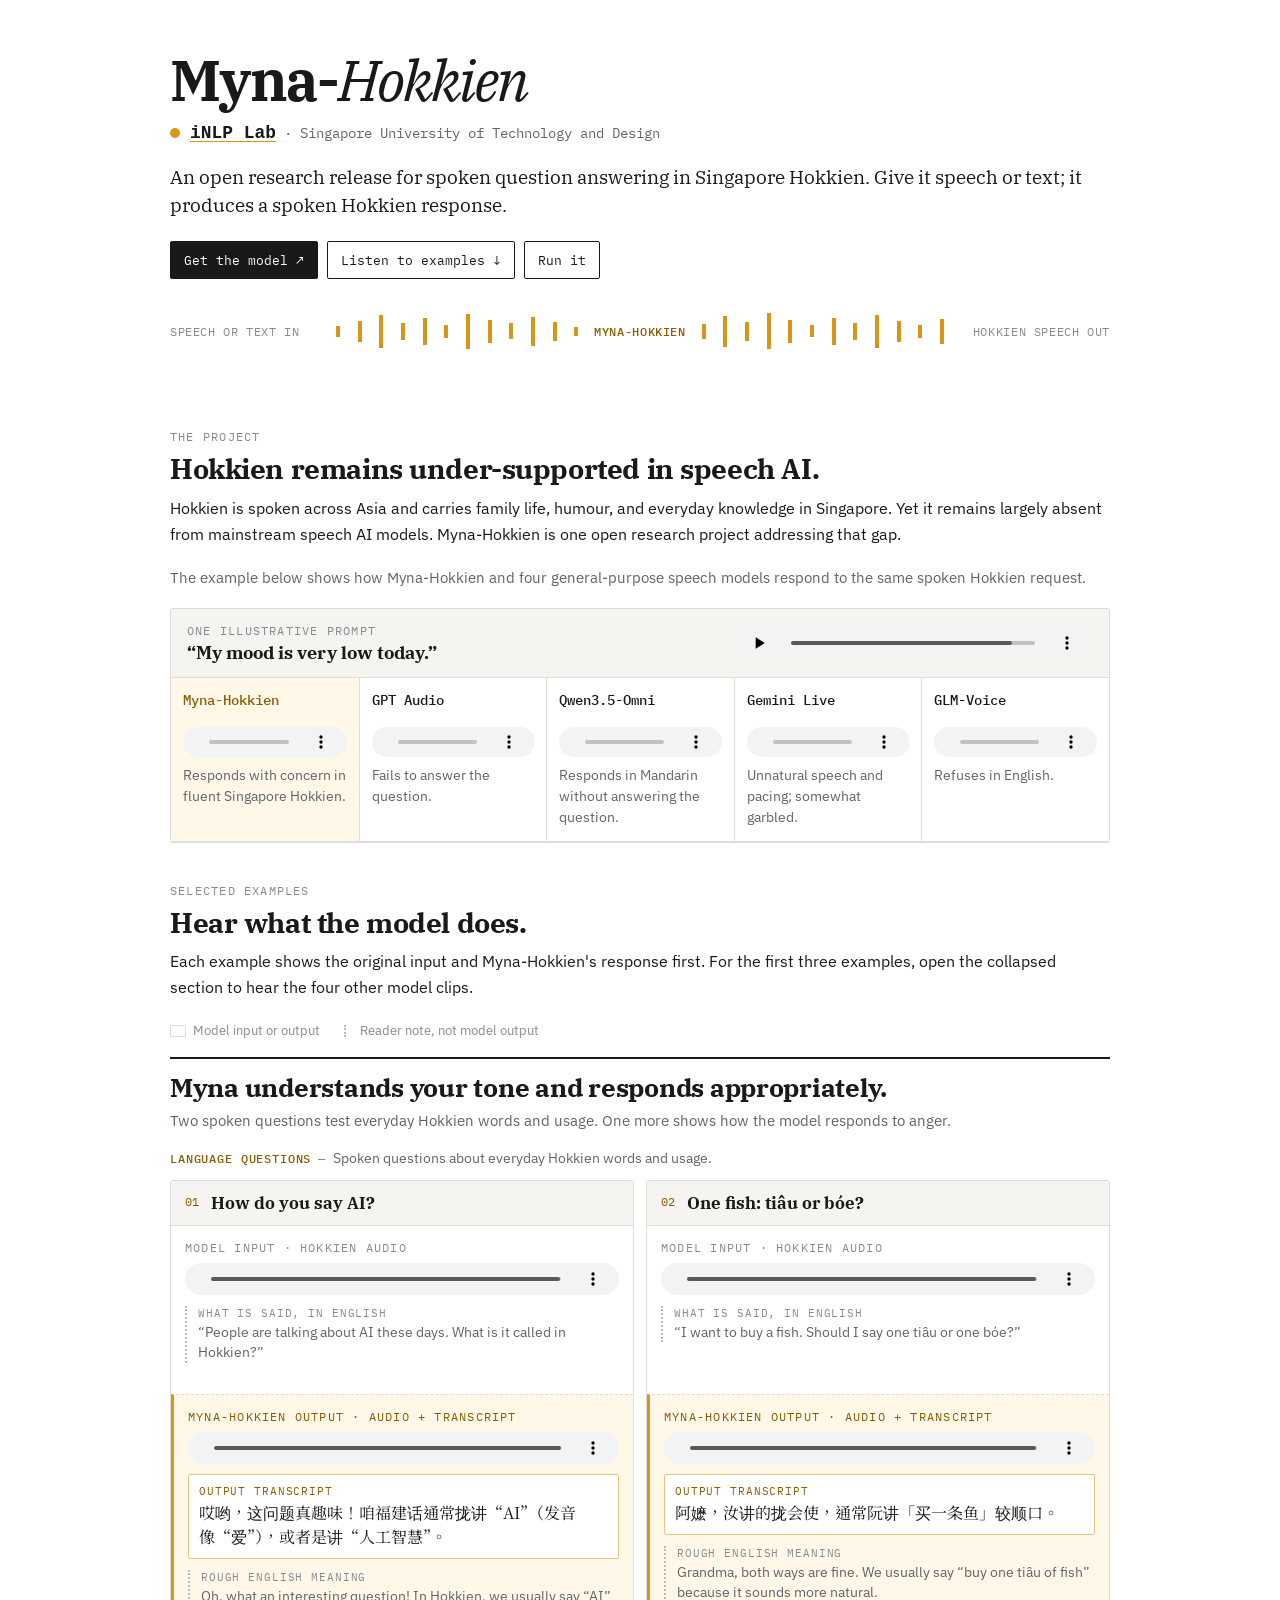
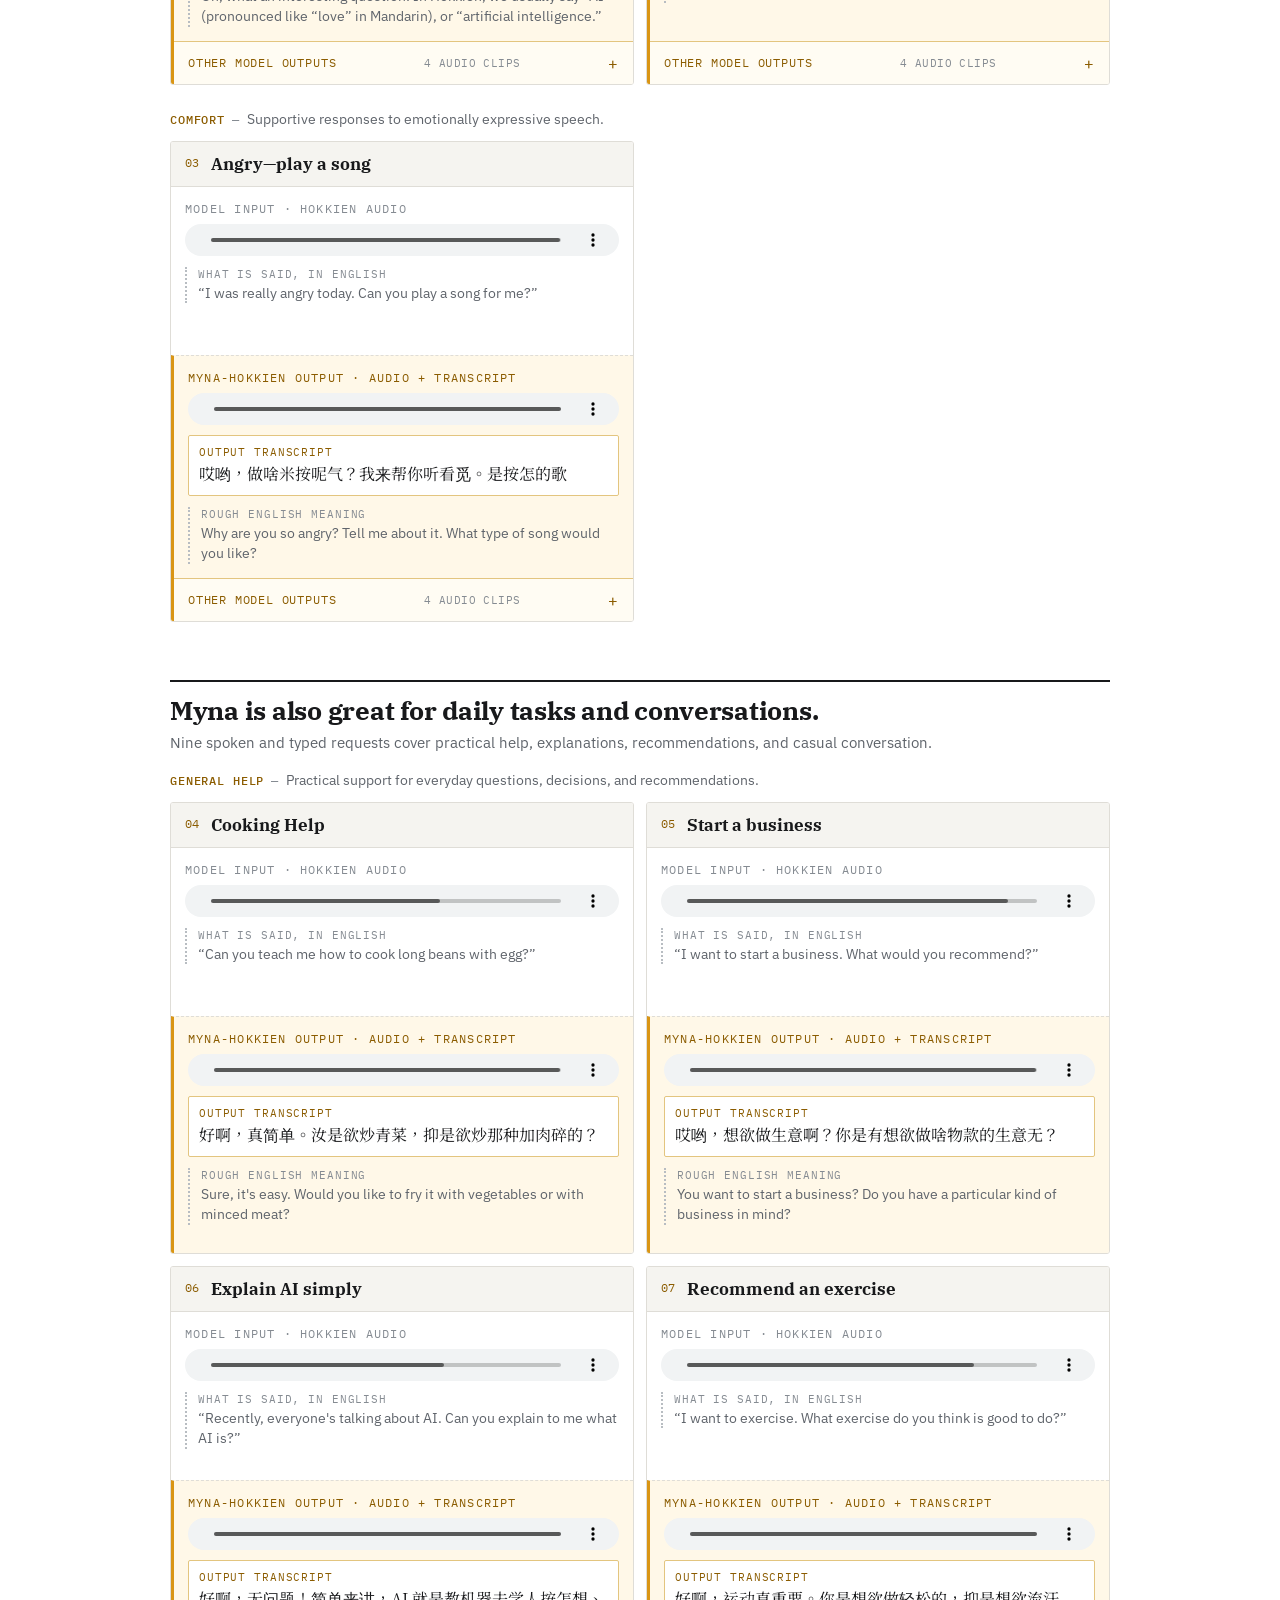
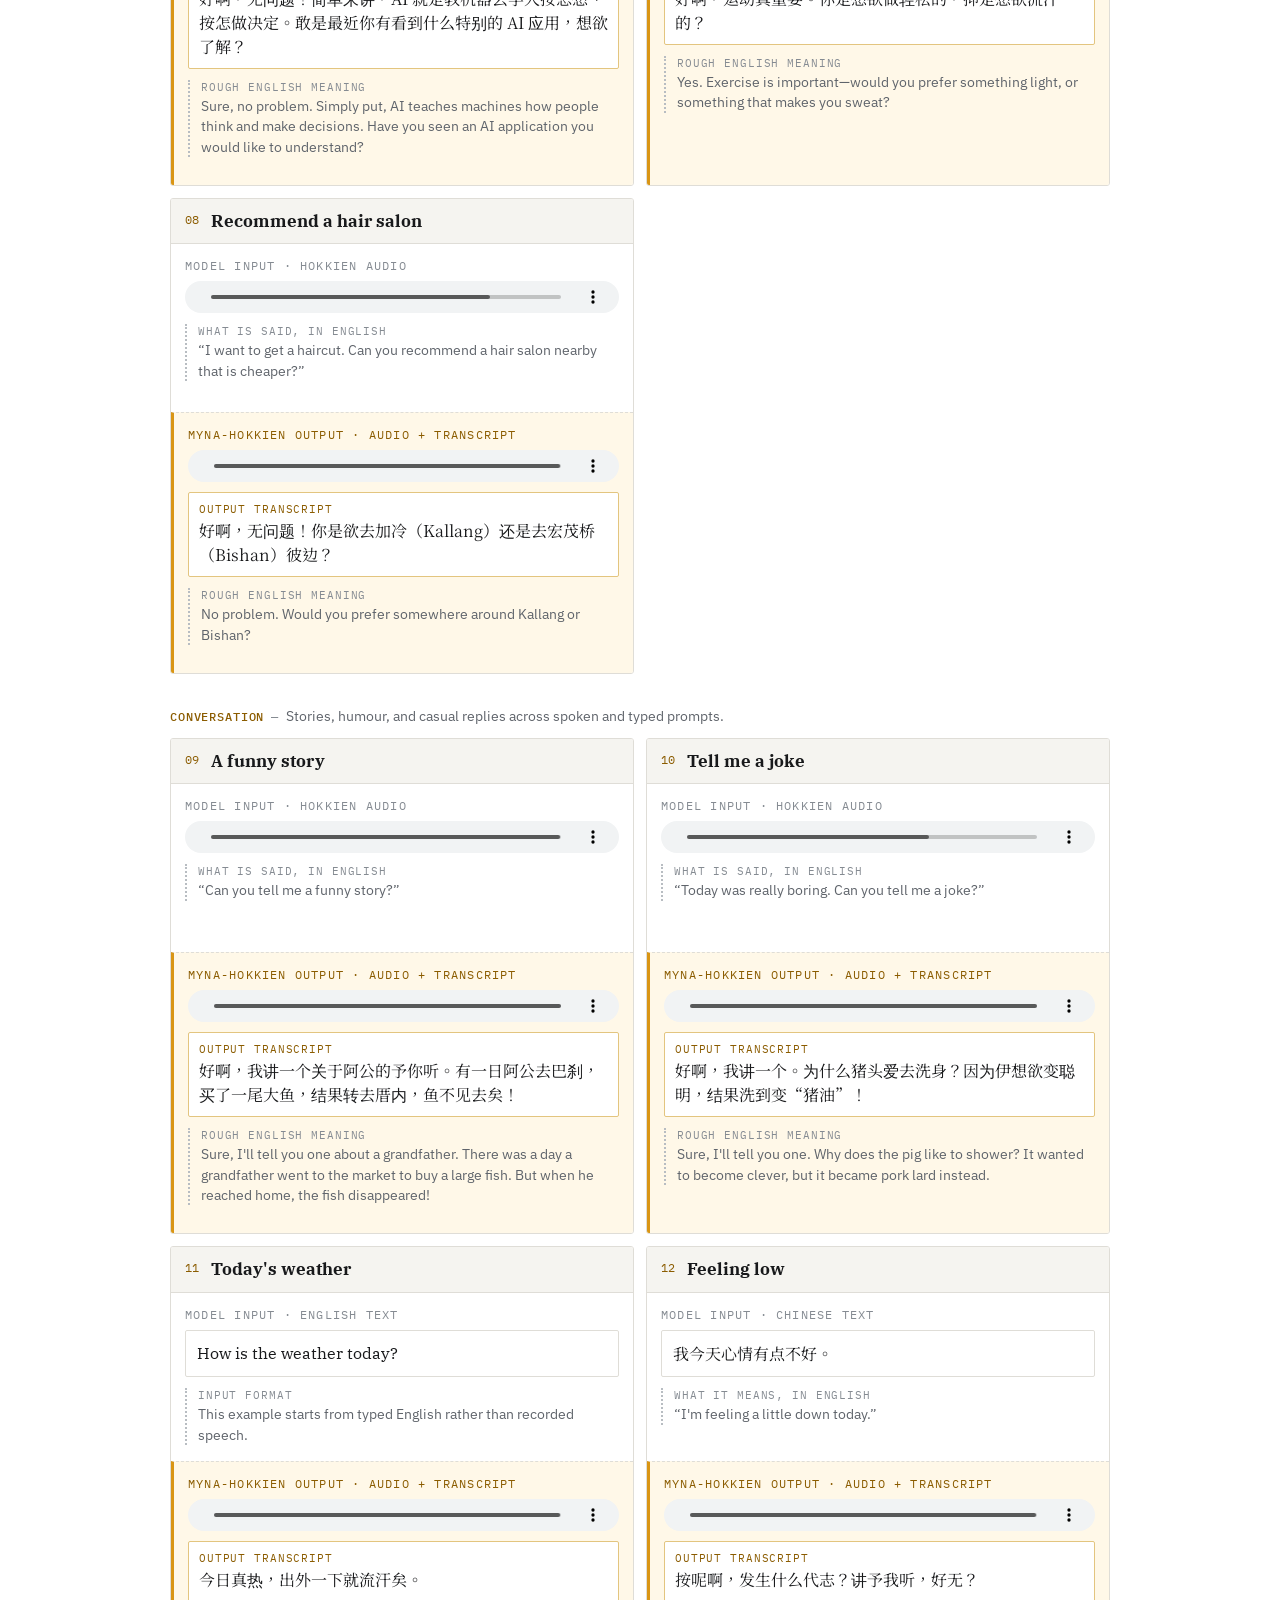
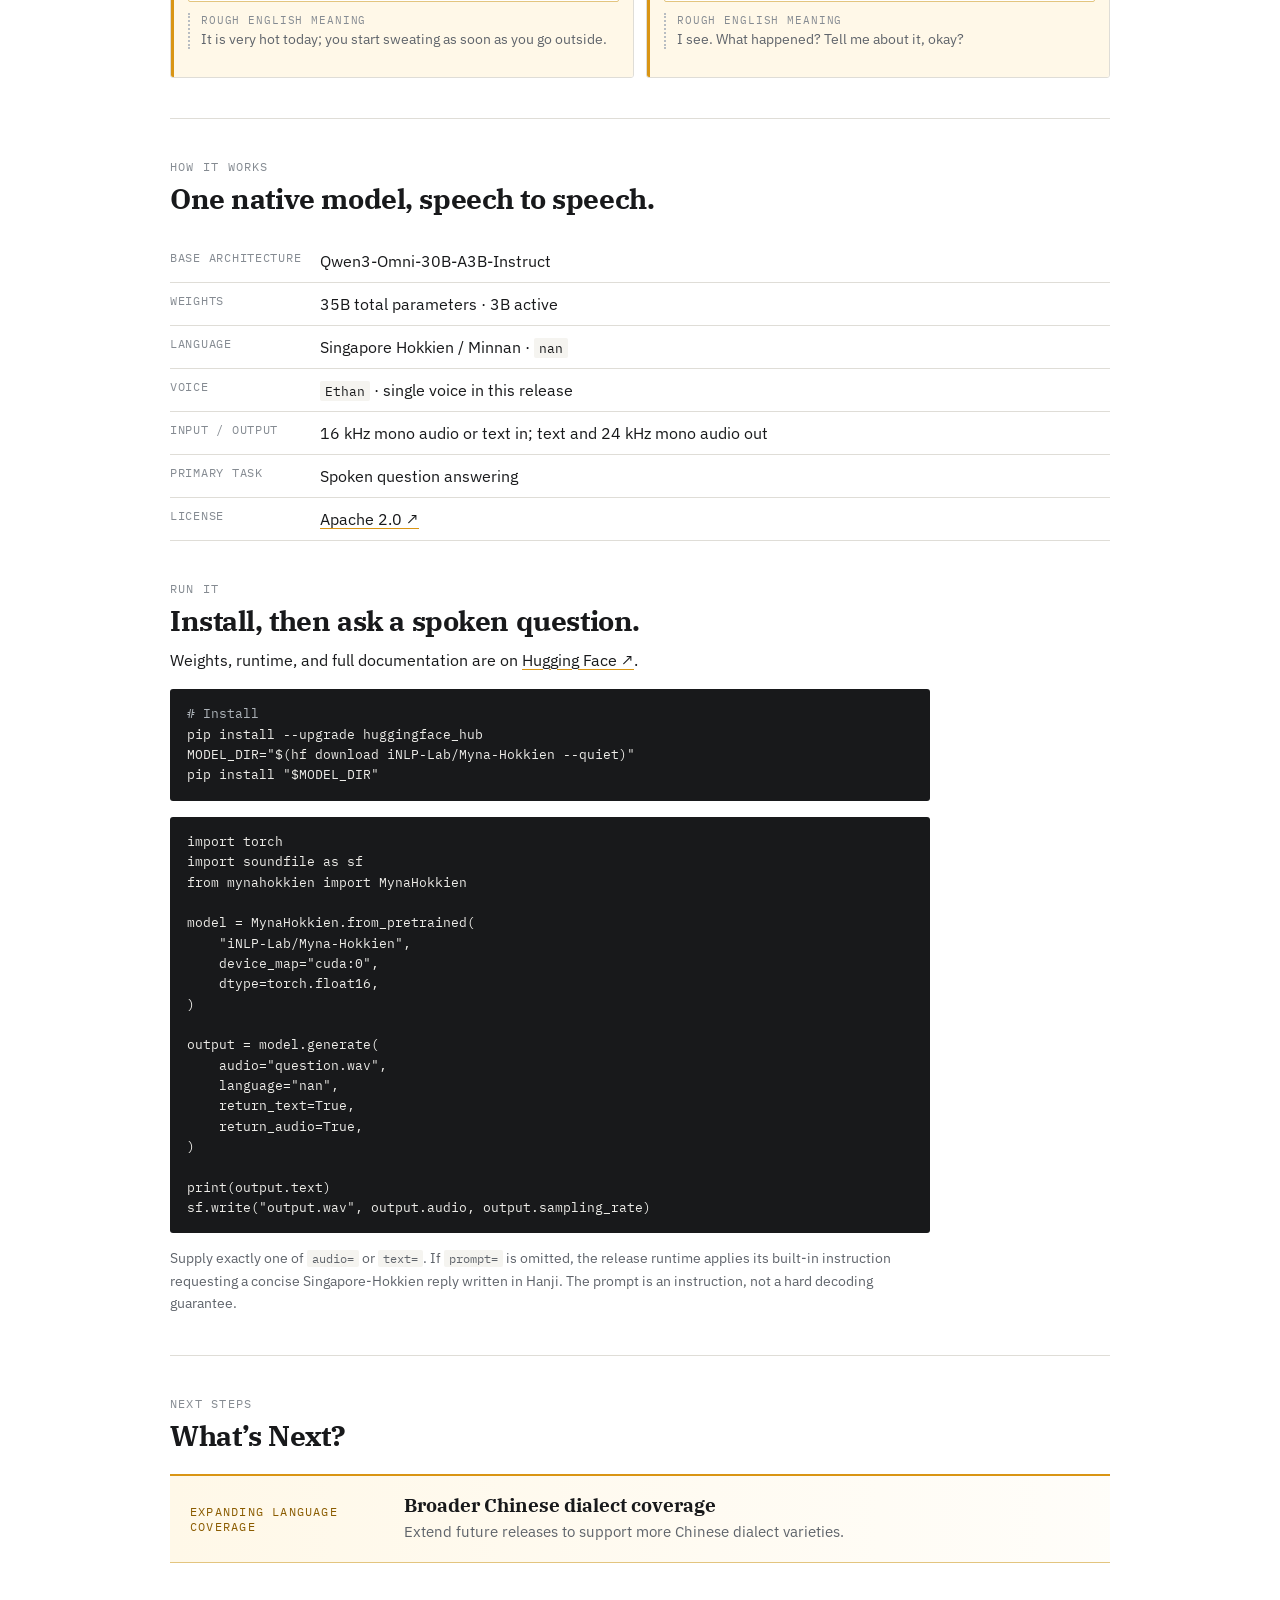
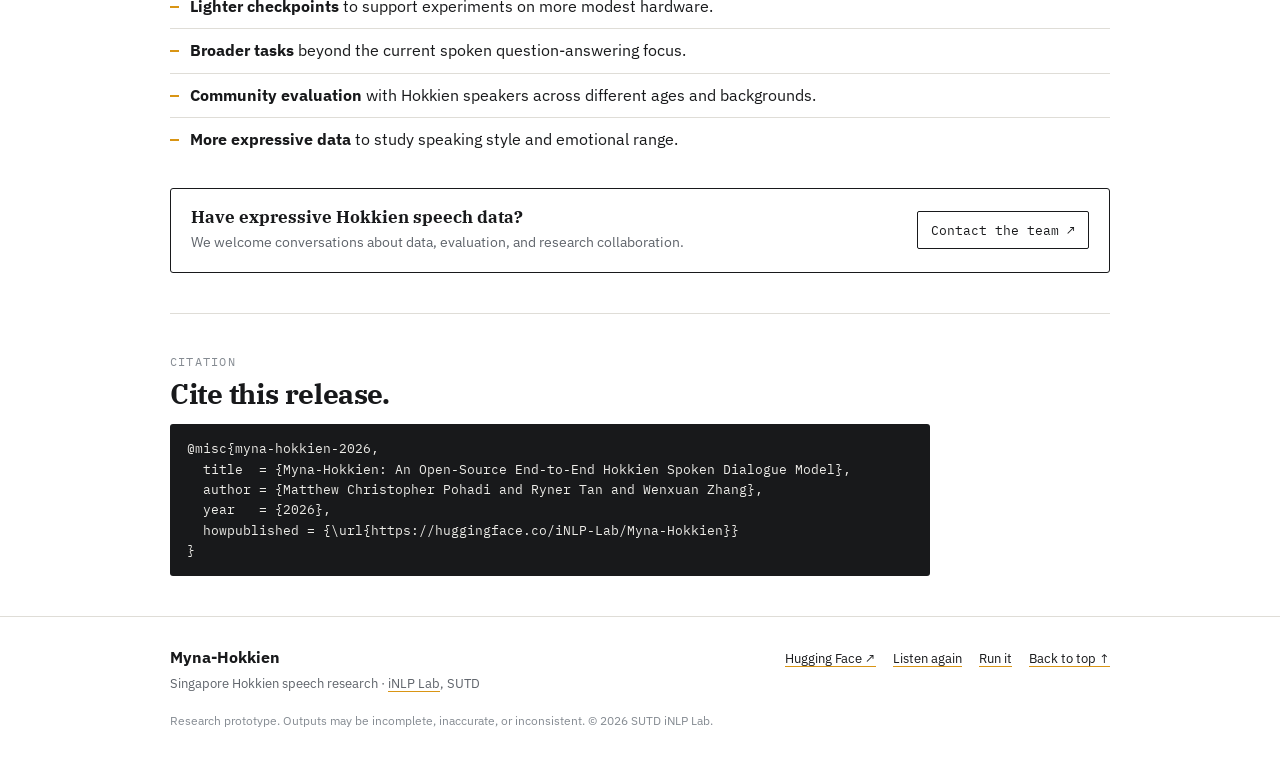
==== commit caf96376: "Lead selected examples with language questions" ====
--- a/index.html
+++ b/index.html
@@ -109,9 +109,46 @@
               <header class="demo-group-head">
                 <div>
                   <h3 id="prosody-group-title">Myna understands your tone and responds appropriately.</h3>
-                  <p>One spoken request shows how the model responds to anger. Two more test everyday Hokkien language questions.</p>
+                  <p>Two spoken questions test everyday Hokkien words and usage. One more shows how the model responds to anger.</p>
                 </div>
               </header>
+
+              <header class="demo-subgroup-head">
+                <h4>Language questions</h4>
+                <p>Spoken questions about everyday Hokkien words and usage.</p>
+              </header>
+
+              <div class="demo-grid">
+            <article class="demo" data-comparison data-source-id="14">
+              <header><span>01</span><div><h3>How do you say AI?</h3></div></header>
+              <div class="turn">
+                <p class="tag">Model input · Hokkien audio</p>
+                <audio controls preload="metadata" src="./assets/showcase/14/input.wav"></audio>
+                <aside><b>What is said, in English</b><p>“People are talking about AI these days. What is it called in Hokkien?”</p></aside>
+              </div>
+              <div class="turn output">
+                <p class="tag">Myna-Hokkien output · audio + transcript</p>
+                <audio controls preload="metadata" src="./assets/showcase/14/native.wav"></audio>
+                <div class="model-text"><b>Output transcript</b><p lang="nan">哎哟，这问题真趣味！咱福建话通常拢讲“AI”（发音像“爱”），或者是讲“人工智慧”。</p></div>
+                <aside><b>Rough English meaning</b><p>Oh, what an interesting question! In Hokkien, we usually say “AI” (pronounced like “love” in Mandarin), or “artificial intelligence.”</p></aside>
+              </div>
+            </article>
+
+            <article class="demo" data-comparison data-source-id="15">
+              <header><span>02</span><div><h3>One fish: tiâu or bóe?</h3></div></header>
+              <div class="turn">
+                <p class="tag">Model input · Hokkien audio</p>
+                <audio controls preload="metadata" src="./assets/showcase/15/input.wav"></audio>
+                <aside><b>What is said, in English</b><p>“I want to buy a fish. Should I say one tiâu or one bóe?”</p></aside>
+              </div>
+              <div class="turn output">
+                <p class="tag">Myna-Hokkien output · audio + transcript</p>
+                <audio controls preload="metadata" src="./assets/showcase/15/native.wav"></audio>
+                <div class="model-text"><b>Output transcript</b><p lang="nan">阿嬷，汝讲的拢会使，通常阮讲「买一条鱼」较顺口。</p></div>
+                <aside><b>Rough English meaning</b><p>Grandma, both ways are fine. We usually say “buy one tiâu of fish” because it sounds more natural.</p></aside>
+              </div>
+            </article>
+              </div>
 
               <header class="demo-subgroup-head">
                 <h4>Comfort</h4>
@@ -120,7 +157,7 @@
 
               <div class="demo-grid">
             <article class="demo" data-comparison data-source-id="03">
-              <header><span>01</span><div><h3>Angry—play a song</h3></div></header>
+              <header><span>03</span><div><h3>Angry—play a song</h3></div></header>
               <div class="turn">
                 <p class="tag">Model input · Hokkien audio</p>
                 <audio controls preload="metadata" src="./assets/showcase/03/input.wav"></audio>
@@ -131,43 +168,6 @@
                 <audio controls preload="metadata" src="./assets/showcase/03/native.wav"></audio>
                 <div class="model-text"><b>Output transcript</b><p lang="nan">哎哟，做啥米按呢气？我来帮你听看觅。是按怎的歌</p></div>
                 <aside><b>Rough English meaning</b><p>Why are you so angry? Tell me about it. What type of song would you like?</p></aside>
-              </div>
-            </article>
-              </div>
-
-              <header class="demo-subgroup-head">
-                <h4>Language questions</h4>
-                <p>Spoken questions about everyday Hokkien words and usage.</p>
-              </header>
-
-              <div class="demo-grid">
-            <article class="demo" data-comparison data-source-id="14">
-              <header><span>02</span><div><h3>How do you say AI?</h3></div></header>
-              <div class="turn">
-                <p class="tag">Model input · Hokkien audio</p>
-                <audio controls preload="metadata" src="./assets/showcase/14/input.wav"></audio>
-                <aside><b>What is said, in English</b><p>“People are talking about AI these days. What is it called in Hokkien?”</p></aside>
-              </div>
-              <div class="turn output">
-                <p class="tag">Myna-Hokkien output · audio + transcript</p>
-                <audio controls preload="metadata" src="./assets/showcase/14/native.wav"></audio>
-                <div class="model-text"><b>Output transcript</b><p lang="nan">哎哟，这问题真趣味！咱福建话通常拢讲“AI”（发音像“爱”），或者是讲“人工智慧”。</p></div>
-                <aside><b>Rough English meaning</b><p>Oh, what an interesting question! In Hokkien, we usually say “AI” (pronounced like “love” in Mandarin), or “artificial intelligence.”</p></aside>
-              </div>
-            </article>
-
-            <article class="demo" data-comparison data-source-id="15">
-              <header><span>03</span><div><h3>One fish: tiâu or bóe?</h3></div></header>
-              <div class="turn">
-                <p class="tag">Model input · Hokkien audio</p>
-                <audio controls preload="metadata" src="./assets/showcase/15/input.wav"></audio>
-                <aside><b>What is said, in English</b><p>“I want to buy a fish. Should I say one tiâu or one bóe?”</p></aside>
-              </div>
-              <div class="turn output">
-                <p class="tag">Myna-Hokkien output · audio + transcript</p>
-                <audio controls preload="metadata" src="./assets/showcase/15/native.wav"></audio>
-                <div class="model-text"><b>Output transcript</b><p lang="nan">阿嬷，汝讲的拢会使，通常阮讲「买一条鱼」较顺口。</p></div>
-                <aside><b>Rough English meaning</b><p>Grandma, both ways are fine. We usually say “buy one tiâu of fish” because it sounds more natural.</p></aside>
               </div>
             </article>
               </div>
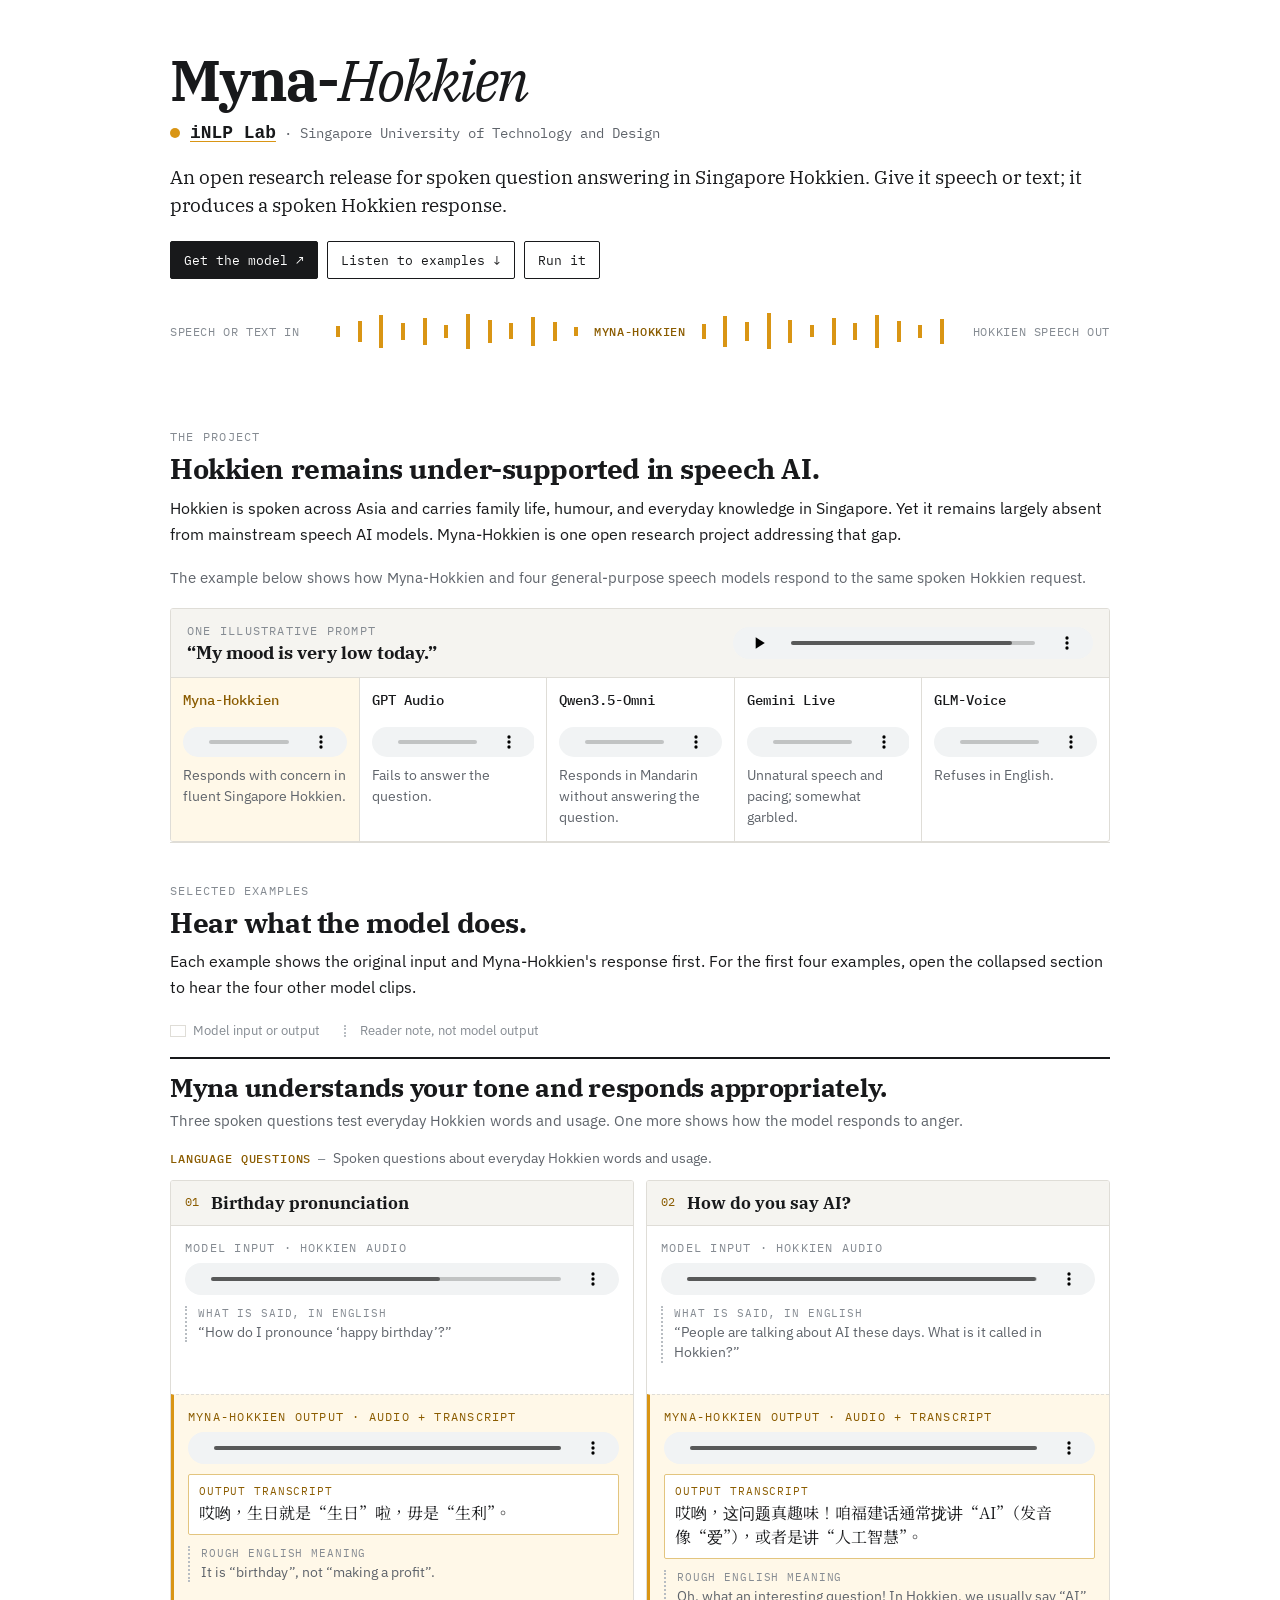
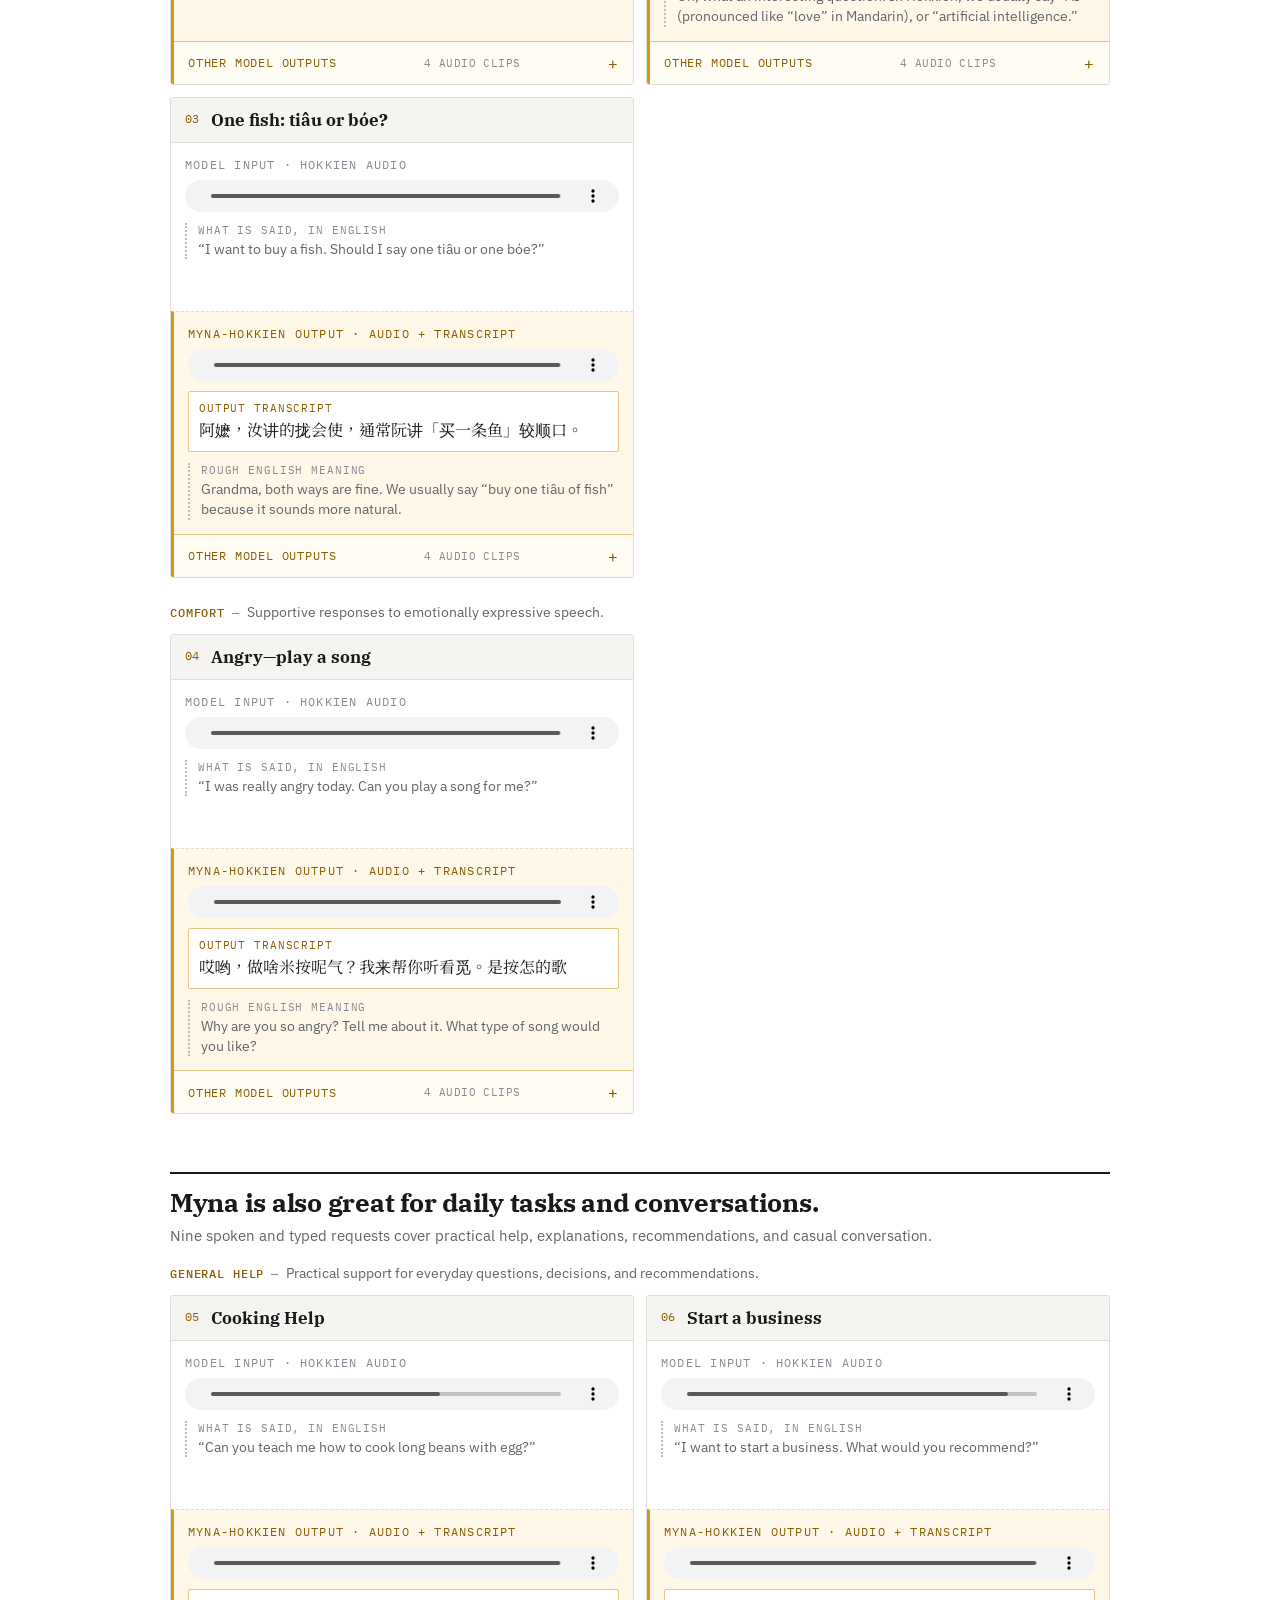
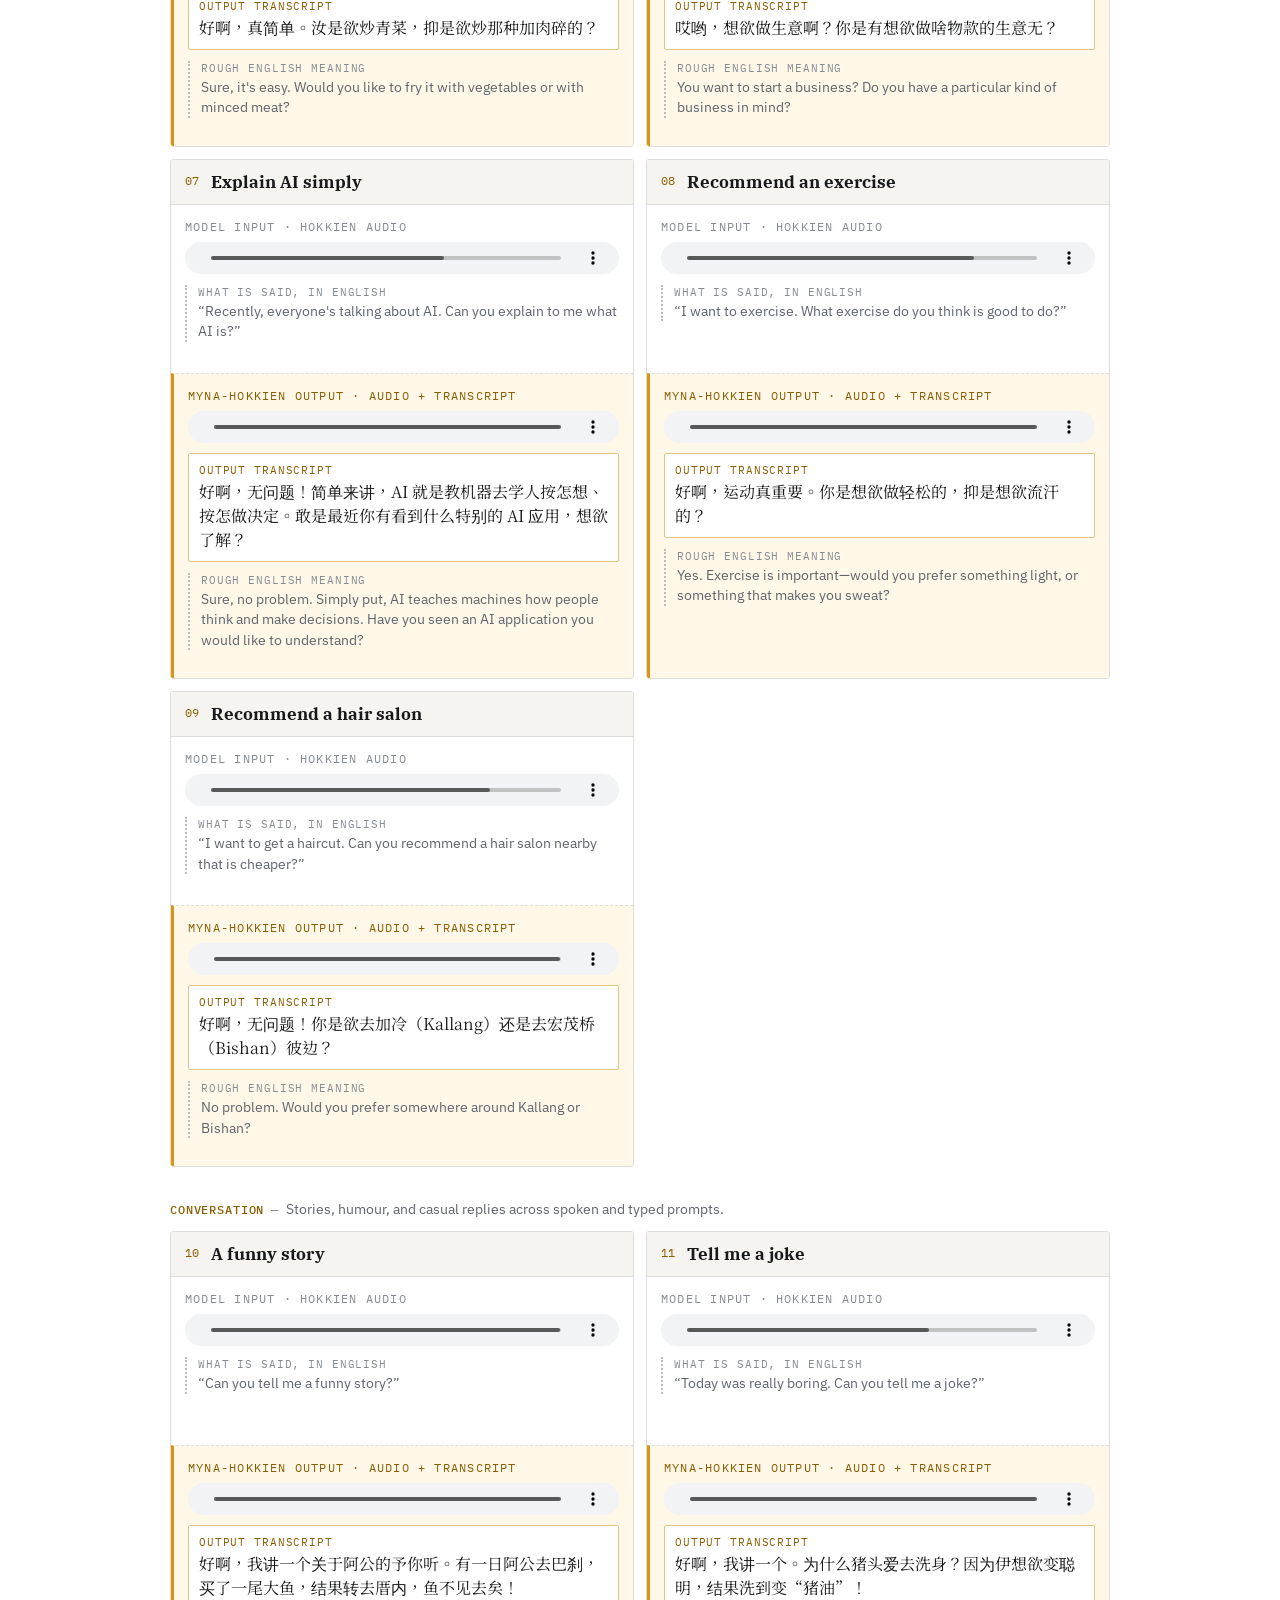
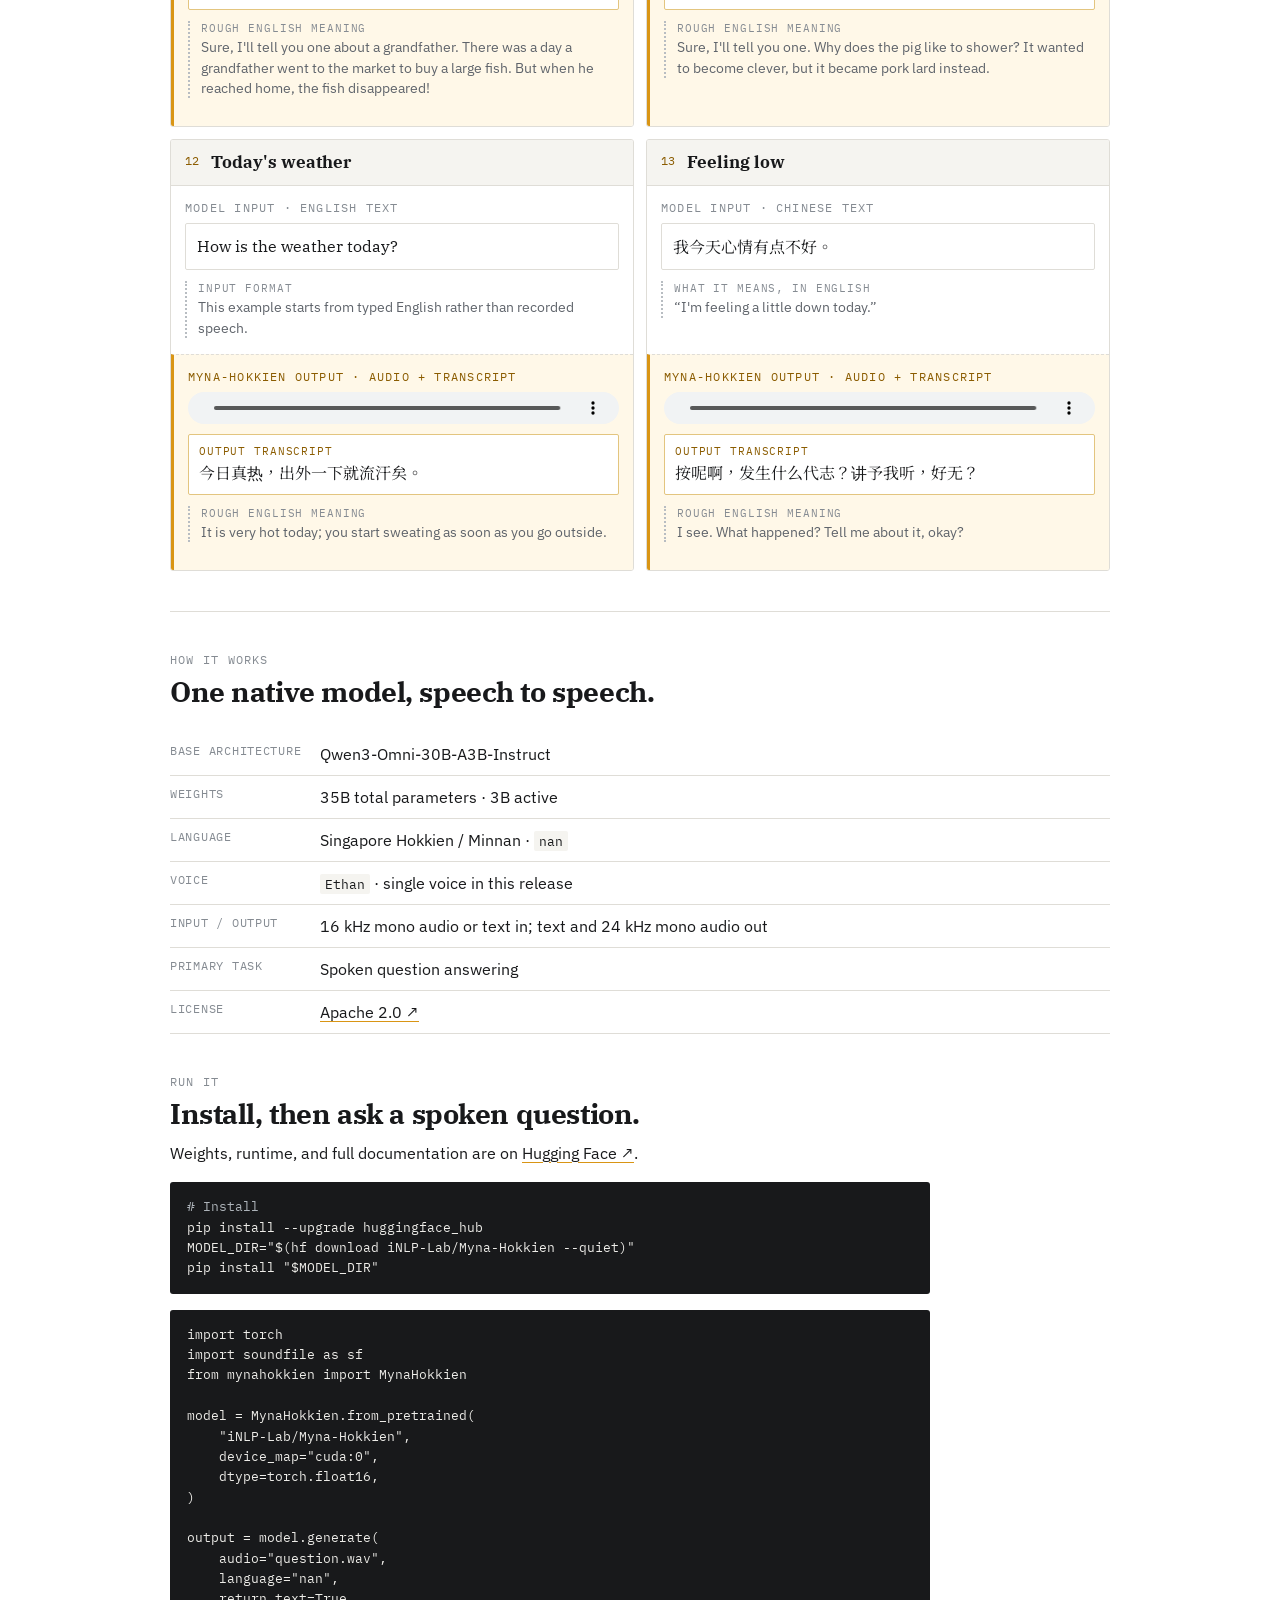
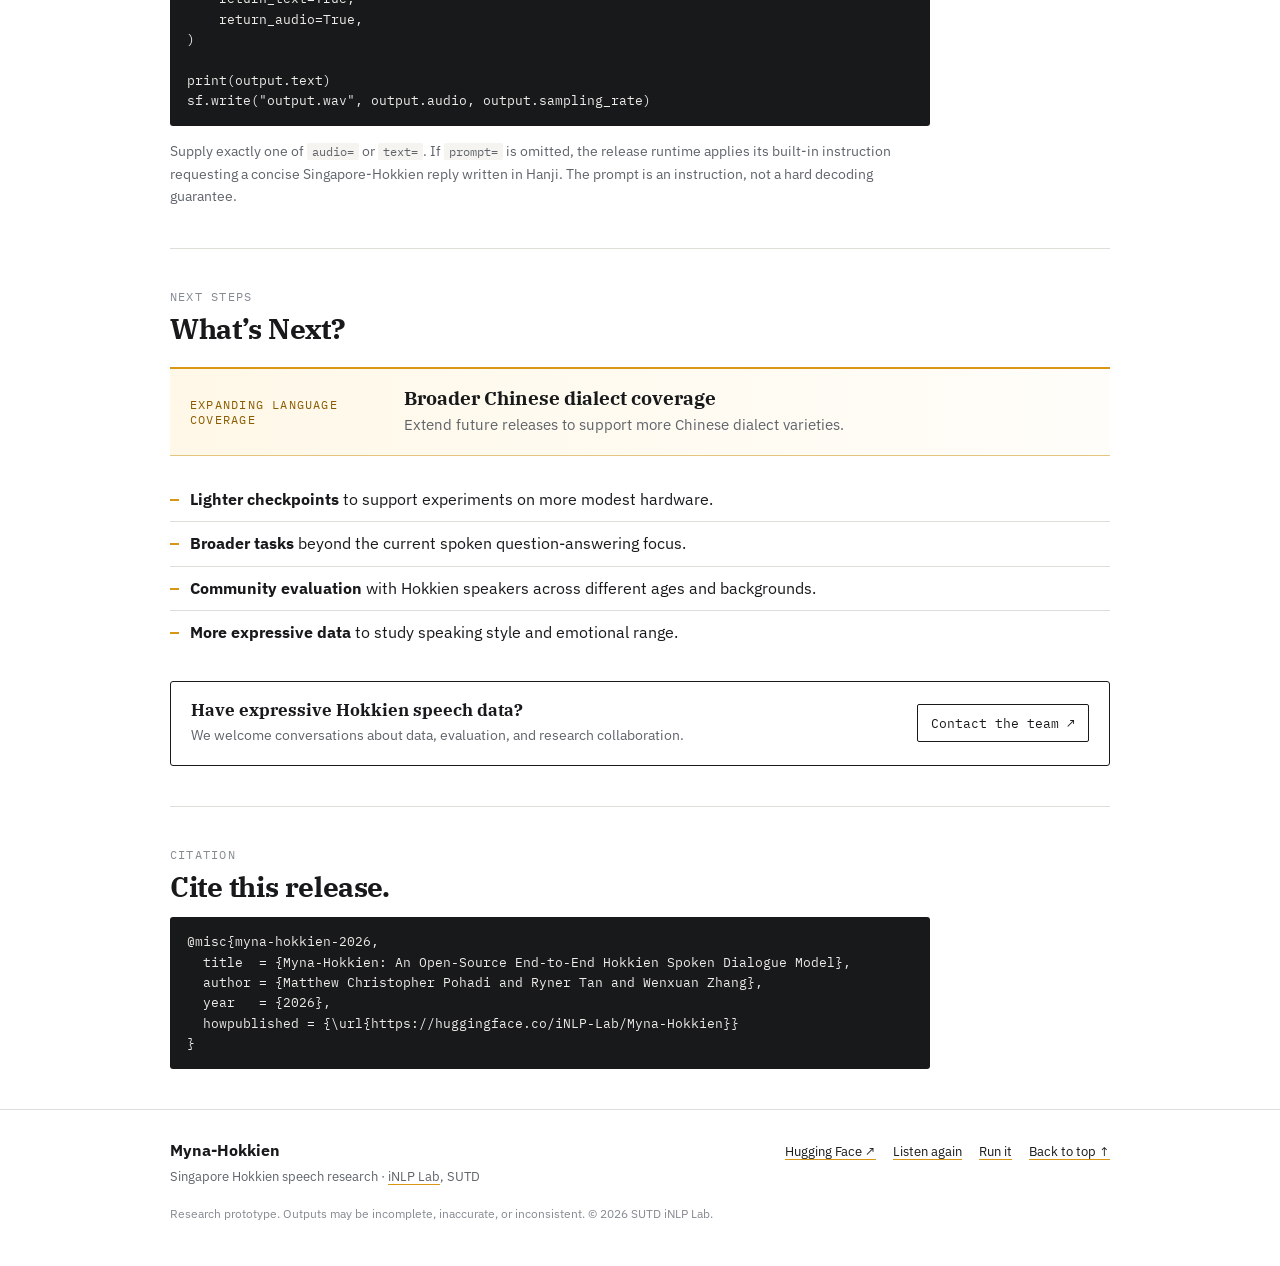
==== commit b089794d: "Add birthday language example" ====
--- a/index.html
+++ b/index.html
@@ -95,7 +95,7 @@
             <h2 id="listen-title">Hear what the model does.</h2>
             <p>
               Each example shows the original input and Myna-Hokkien's response first.
-              For the first three examples, open the collapsed section to hear the four other model clips.
+              For the first four examples, open the collapsed section to hear the four other model clips.
             </p>
           </div>
 
@@ -109,7 +109,7 @@
               <header class="demo-group-head">
                 <div>
                   <h3 id="prosody-group-title">Myna understands your tone and responds appropriately.</h3>
-                  <p>Two spoken questions test everyday Hokkien words and usage. One more shows how the model responds to anger.</p>
+                  <p>Three spoken questions test everyday Hokkien words and usage. One more shows how the model responds to anger.</p>
                 </div>
               </header>
 
@@ -119,8 +119,23 @@
               </header>
 
               <div class="demo-grid">
+            <article class="demo" data-comparison data-source-id="04">
+              <header><span>01</span><div><h3>Birthday pronunciation</h3></div></header>
+              <div class="turn">
+                <p class="tag">Model input · Hokkien audio</p>
+                <audio controls preload="metadata" src="./assets/showcase/04/input.wav"></audio>
+                <aside><b>What is said, in English</b><p>“How do I pronounce ‘happy birthday’?”</p></aside>
+              </div>
+              <div class="turn output">
+                <p class="tag">Myna-Hokkien output · audio + transcript</p>
+                <audio controls preload="metadata" src="./assets/showcase/04/native.wav"></audio>
+                <div class="model-text"><b>Output transcript</b><p lang="nan">哎哟，生日就是“生日”啦，毋是“生利”。</p></div>
+                <aside><b>Rough English meaning</b><p>It is “birthday”, not “making a profit”.</p></aside>
+              </div>
+            </article>
+
             <article class="demo" data-comparison data-source-id="14">
-              <header><span>01</span><div><h3>How do you say AI?</h3></div></header>
+              <header><span>02</span><div><h3>How do you say AI?</h3></div></header>
               <div class="turn">
                 <p class="tag">Model input · Hokkien audio</p>
                 <audio controls preload="metadata" src="./assets/showcase/14/input.wav"></audio>
@@ -135,7 +150,7 @@
             </article>
 
             <article class="demo" data-comparison data-source-id="15">
-              <header><span>02</span><div><h3>One fish: tiâu or bóe?</h3></div></header>
+              <header><span>03</span><div><h3>One fish: tiâu or bóe?</h3></div></header>
               <div class="turn">
                 <p class="tag">Model input · Hokkien audio</p>
                 <audio controls preload="metadata" src="./assets/showcase/15/input.wav"></audio>
@@ -157,7 +172,7 @@
 
               <div class="demo-grid">
             <article class="demo" data-comparison data-source-id="03">
-              <header><span>03</span><div><h3>Angry—play a song</h3></div></header>
+              <header><span>04</span><div><h3>Angry—play a song</h3></div></header>
               <div class="turn">
                 <p class="tag">Model input · Hokkien audio</p>
                 <audio controls preload="metadata" src="./assets/showcase/03/input.wav"></audio>
@@ -190,7 +205,7 @@
                 <div class="demo-grid">
 
             <article class="demo">
-              <header><span>04</span><div><h3>Cooking Help</h3></div></header>
+              <header><span>05</span><div><h3>Cooking Help</h3></div></header>
               <div class="turn">
                 <p class="tag">Model input · Hokkien audio</p>
                 <audio controls preload="metadata" src="./assets/showcase/05/input.wav"></audio>
@@ -205,7 +220,7 @@
             </article>
 
             <article class="demo">
-              <header><span>05</span><div><h3>Start a business</h3></div></header>
+              <header><span>06</span><div><h3>Start a business</h3></div></header>
               <div class="turn">
                 <p class="tag">Model input · Hokkien audio</p>
                 <audio controls preload="metadata" src="./assets/showcase/06/input.wav"></audio>
@@ -220,7 +235,7 @@
             </article>
 
             <article class="demo">
-              <header><span>06</span><div><h3>Explain AI simply</h3></div></header>
+              <header><span>07</span><div><h3>Explain AI simply</h3></div></header>
               <div class="turn">
                 <p class="tag">Model input · Hokkien audio</p>
                 <audio controls preload="metadata" src="./assets/showcase/07/input.wav"></audio>
@@ -235,7 +250,7 @@
             </article>
 
             <article class="demo">
-              <header><span>07</span><div><h3>Recommend an exercise</h3></div></header>
+              <header><span>08</span><div><h3>Recommend an exercise</h3></div></header>
               <div class="turn">
                 <p class="tag">Model input · Hokkien audio</p>
                 <audio controls preload="metadata" src="./assets/showcase/09/input.wav"></audio>
@@ -250,7 +265,7 @@
             </article>
 
             <article class="demo">
-              <header><span>08</span><div><h3>Recommend a hair salon</h3></div></header>
+              <header><span>09</span><div><h3>Recommend a hair salon</h3></div></header>
               <div class="turn">
                 <p class="tag">Model input · Hokkien audio</p>
                 <audio controls preload="metadata" src="./assets/showcase/11/input.wav"></audio>
@@ -275,7 +290,7 @@
 
                 <div class="demo-grid">
             <article class="demo">
-              <header><span>09</span><div><h3>A funny story</h3></div></header>
+              <header><span>10</span><div><h3>A funny story</h3></div></header>
               <div class="turn">
                 <p class="tag">Model input · Hokkien audio</p>
                 <audio controls preload="metadata" src="./assets/showcase/08/input.wav"></audio>
@@ -290,7 +305,7 @@
             </article>
 
             <article class="demo">
-              <header><span>10</span><div><h3>Tell me a joke</h3></div></header>
+              <header><span>11</span><div><h3>Tell me a joke</h3></div></header>
               <div class="turn">
                 <p class="tag">Model input · Hokkien audio</p>
                 <audio controls preload="metadata" src="./assets/showcase/10/input.wav"></audio>
@@ -305,7 +320,7 @@
             </article>
 
             <article class="demo">
-              <header><span>11</span><div><h3>Today's weather</h3></div></header>
+              <header><span>12</span><div><h3>Today's weather</h3></div></header>
               <div class="turn">
                 <p class="tag">Model input · English text</p>
                 <p class="text-input">How is the weather today?</p>
@@ -320,7 +335,7 @@
             </article>
 
             <article class="demo">
-              <header><span>12</span><div><h3>Feeling low</h3></div></header>
+              <header><span>13</span><div><h3>Feeling low</h3></div></header>
               <div class="turn">
                 <p class="tag">Model input · Chinese text</p>
                 <p class="text-input" lang="zh-Hans">我今天心情有点不好。</p>
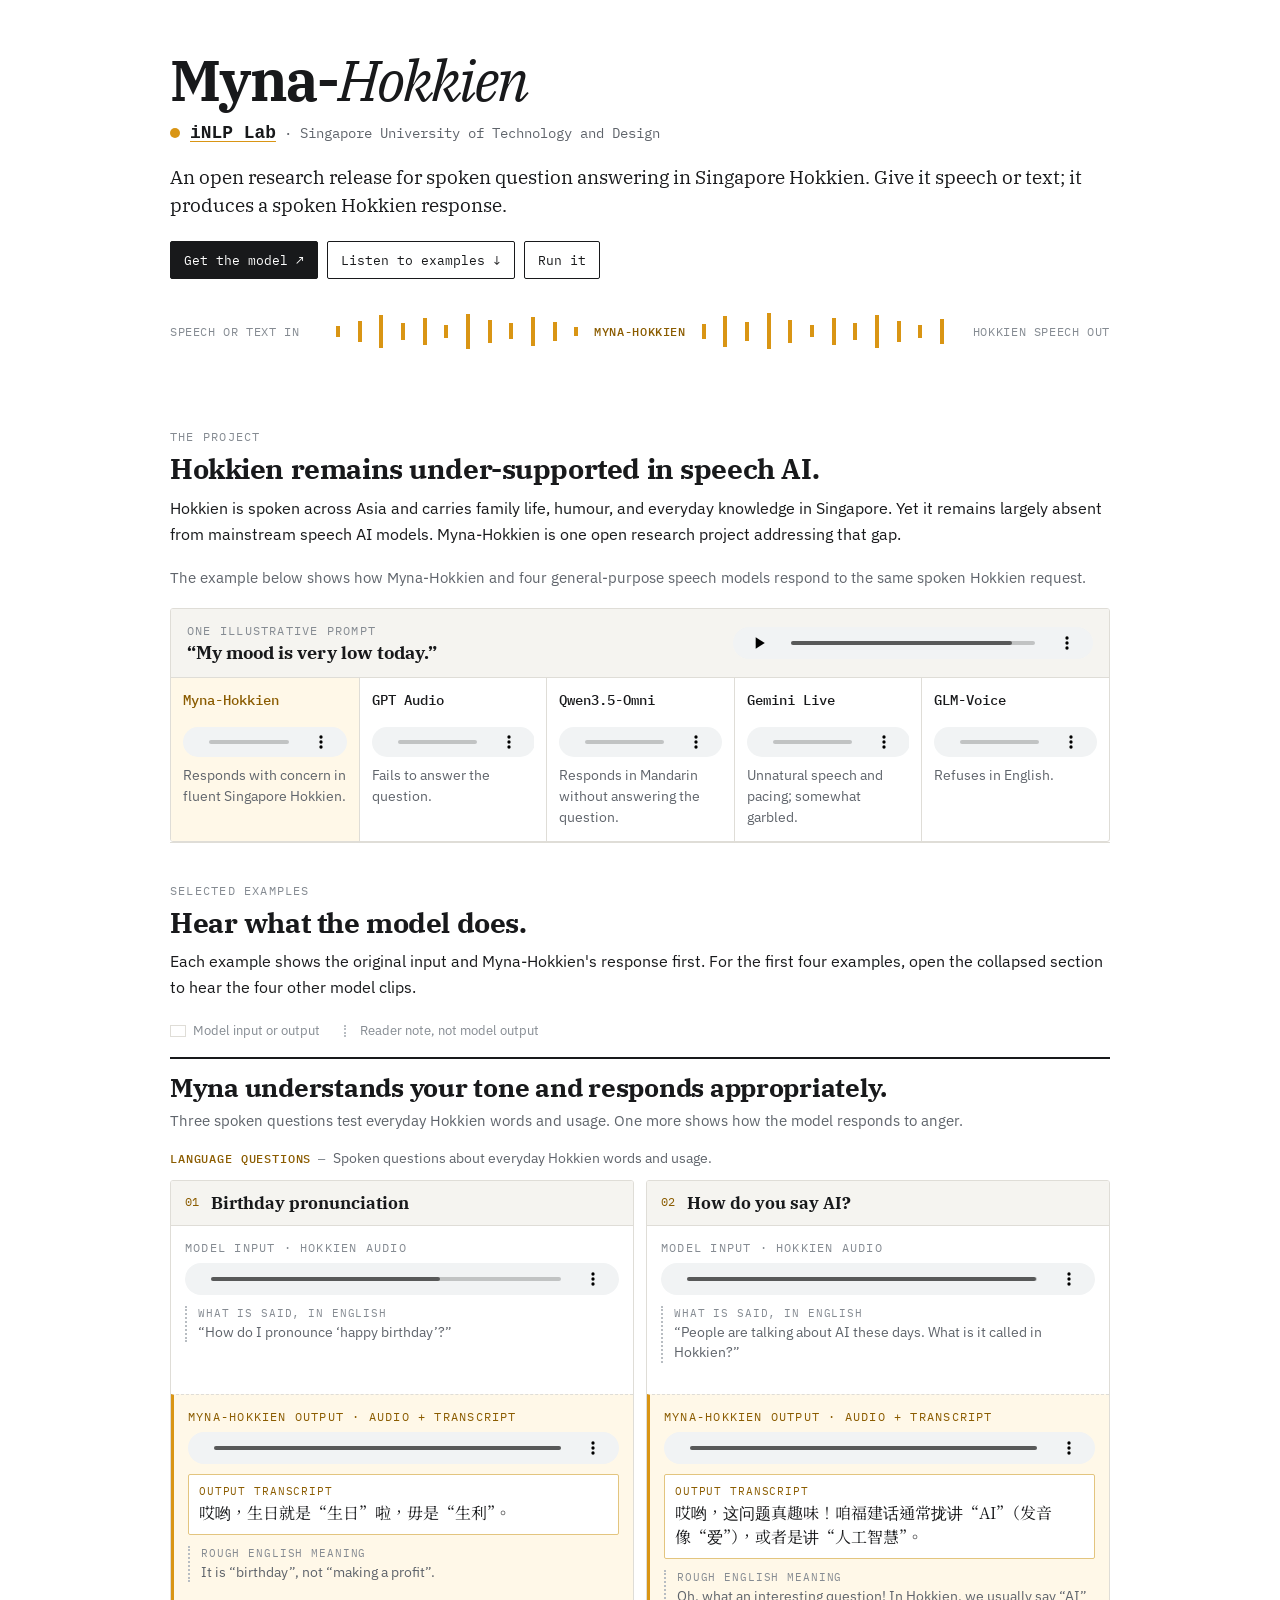
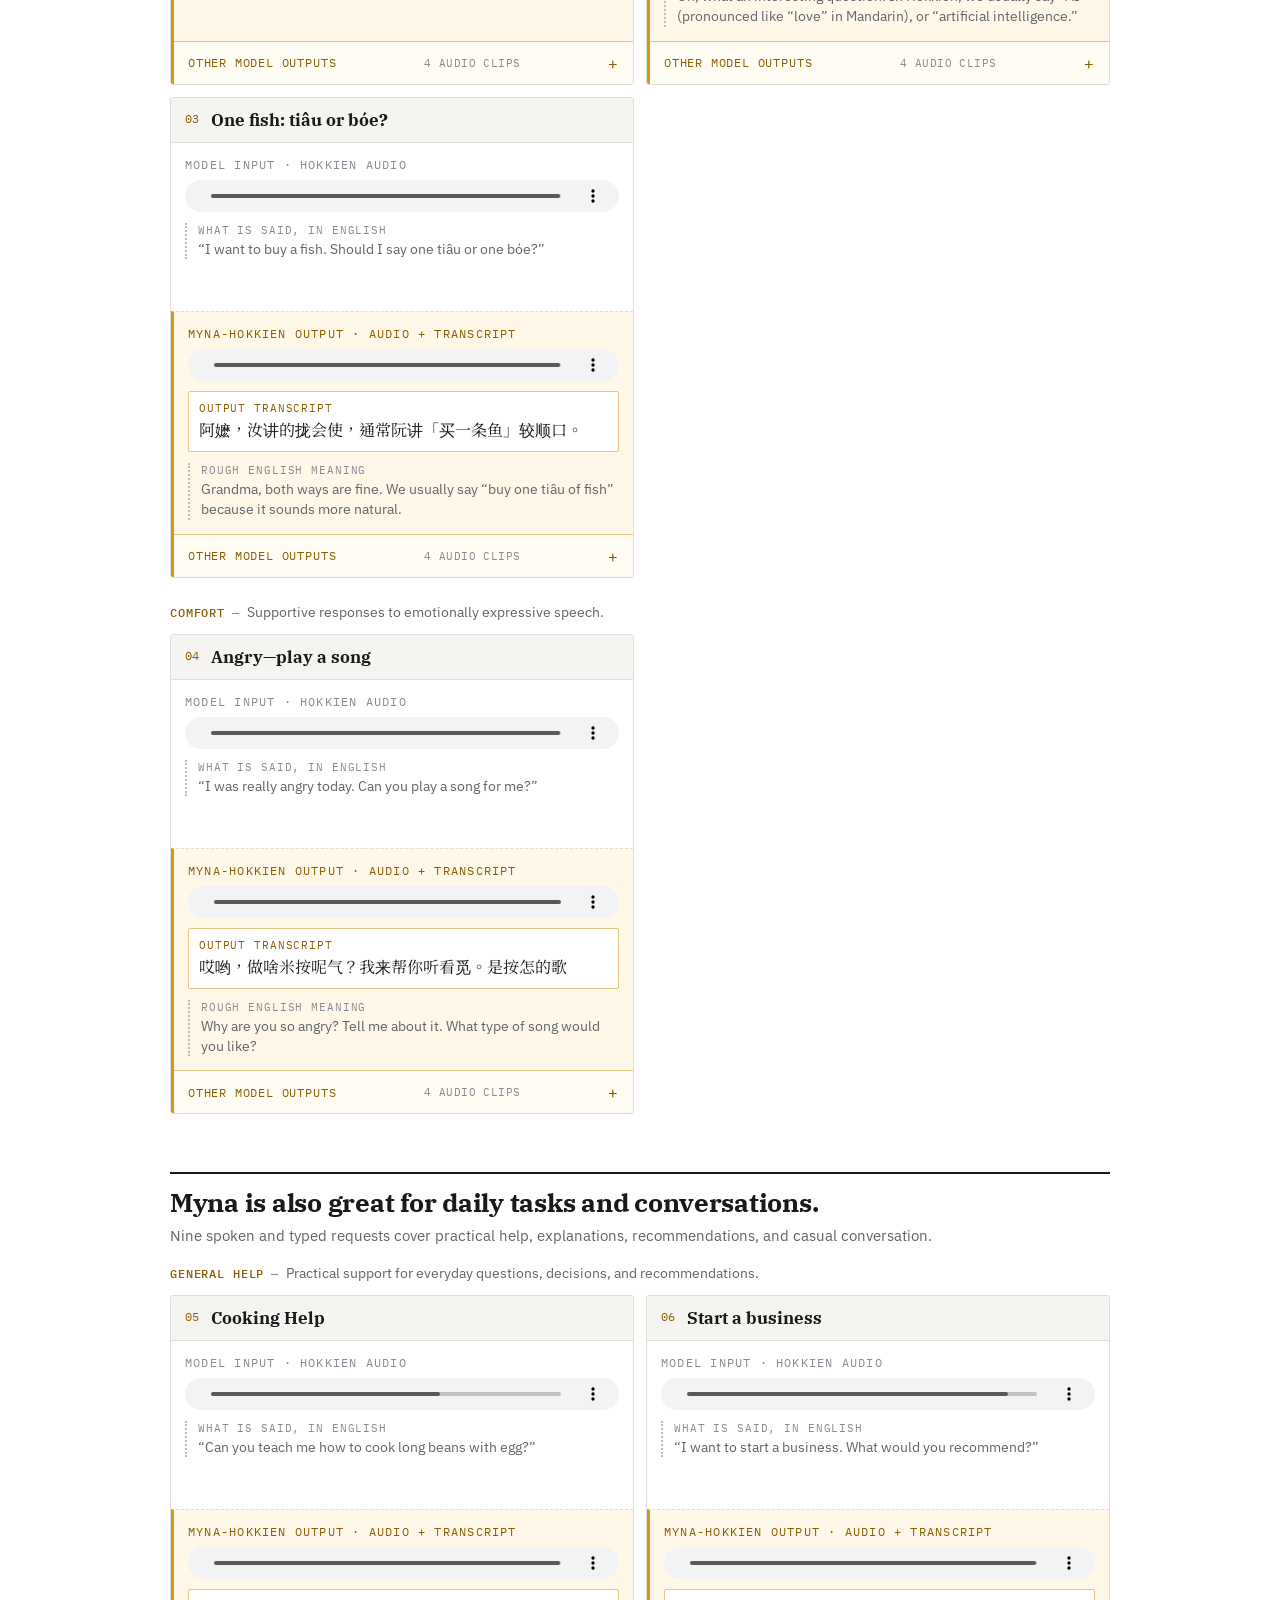
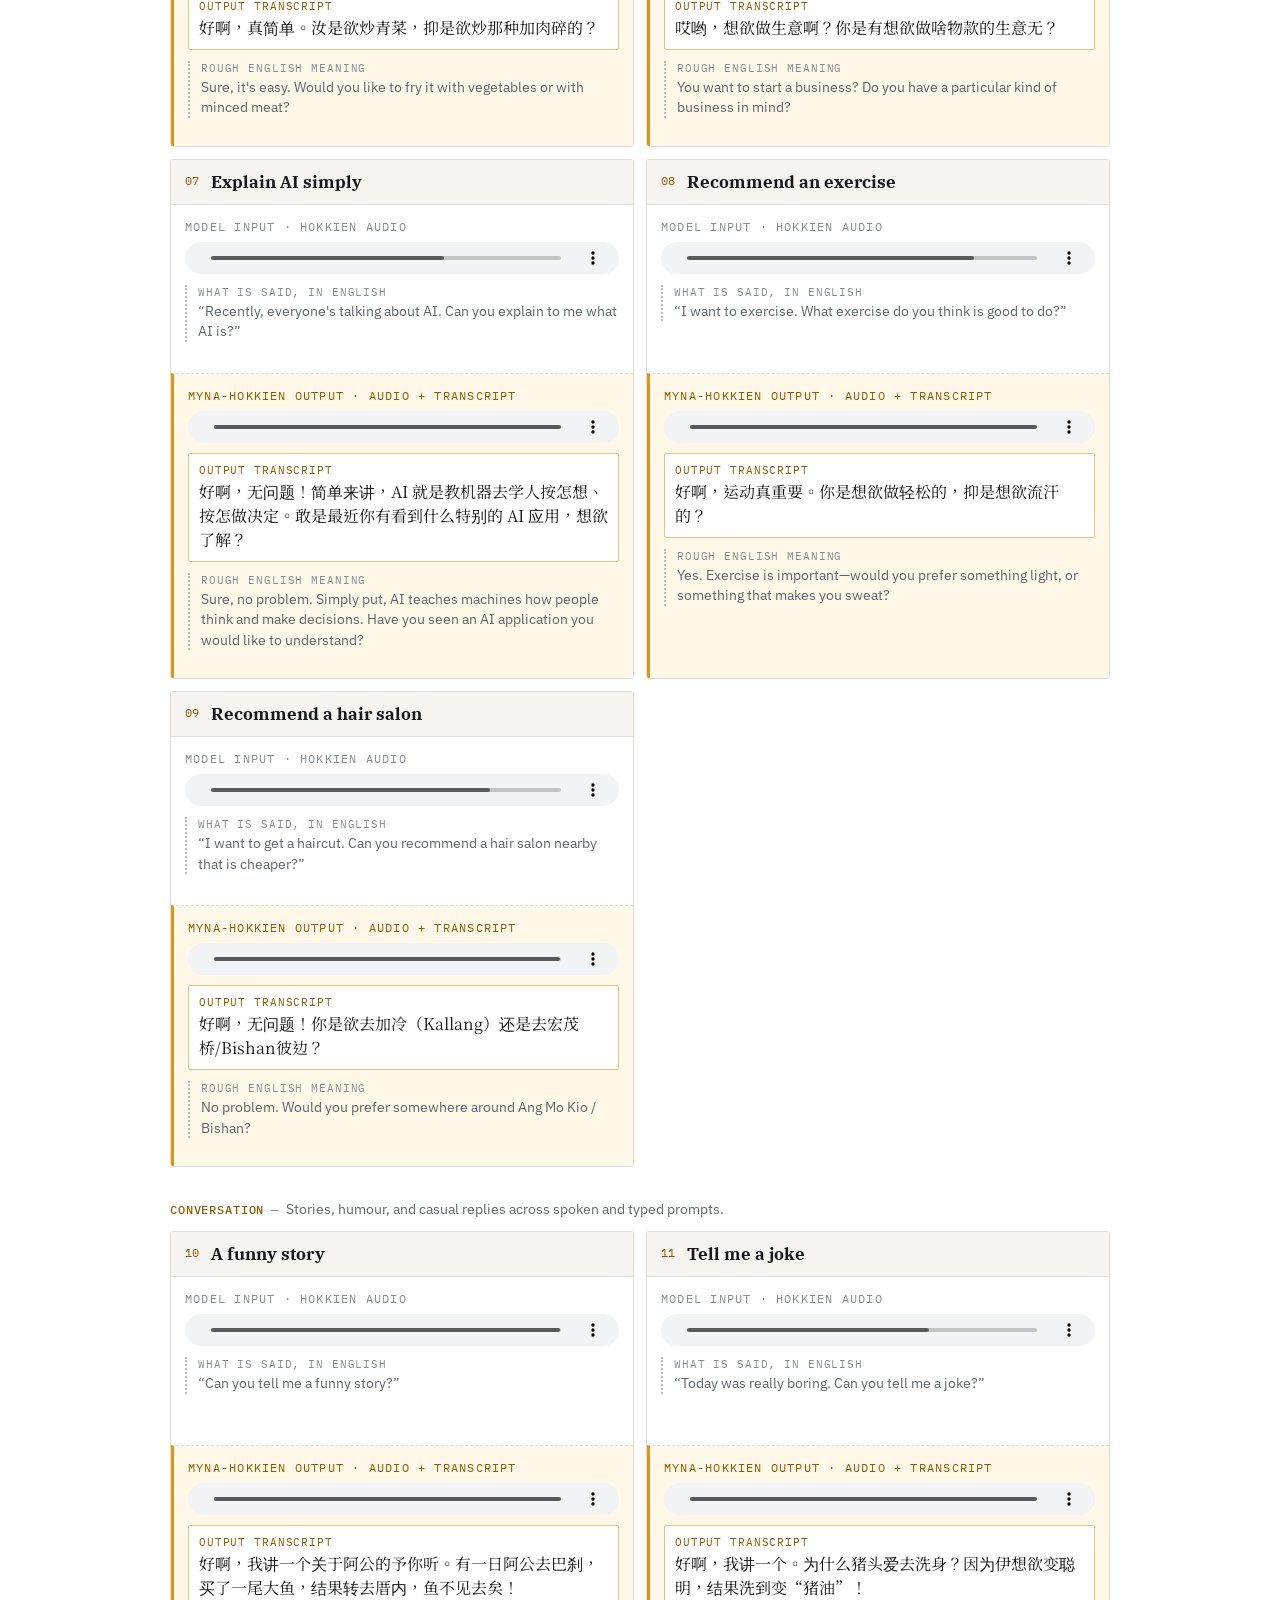
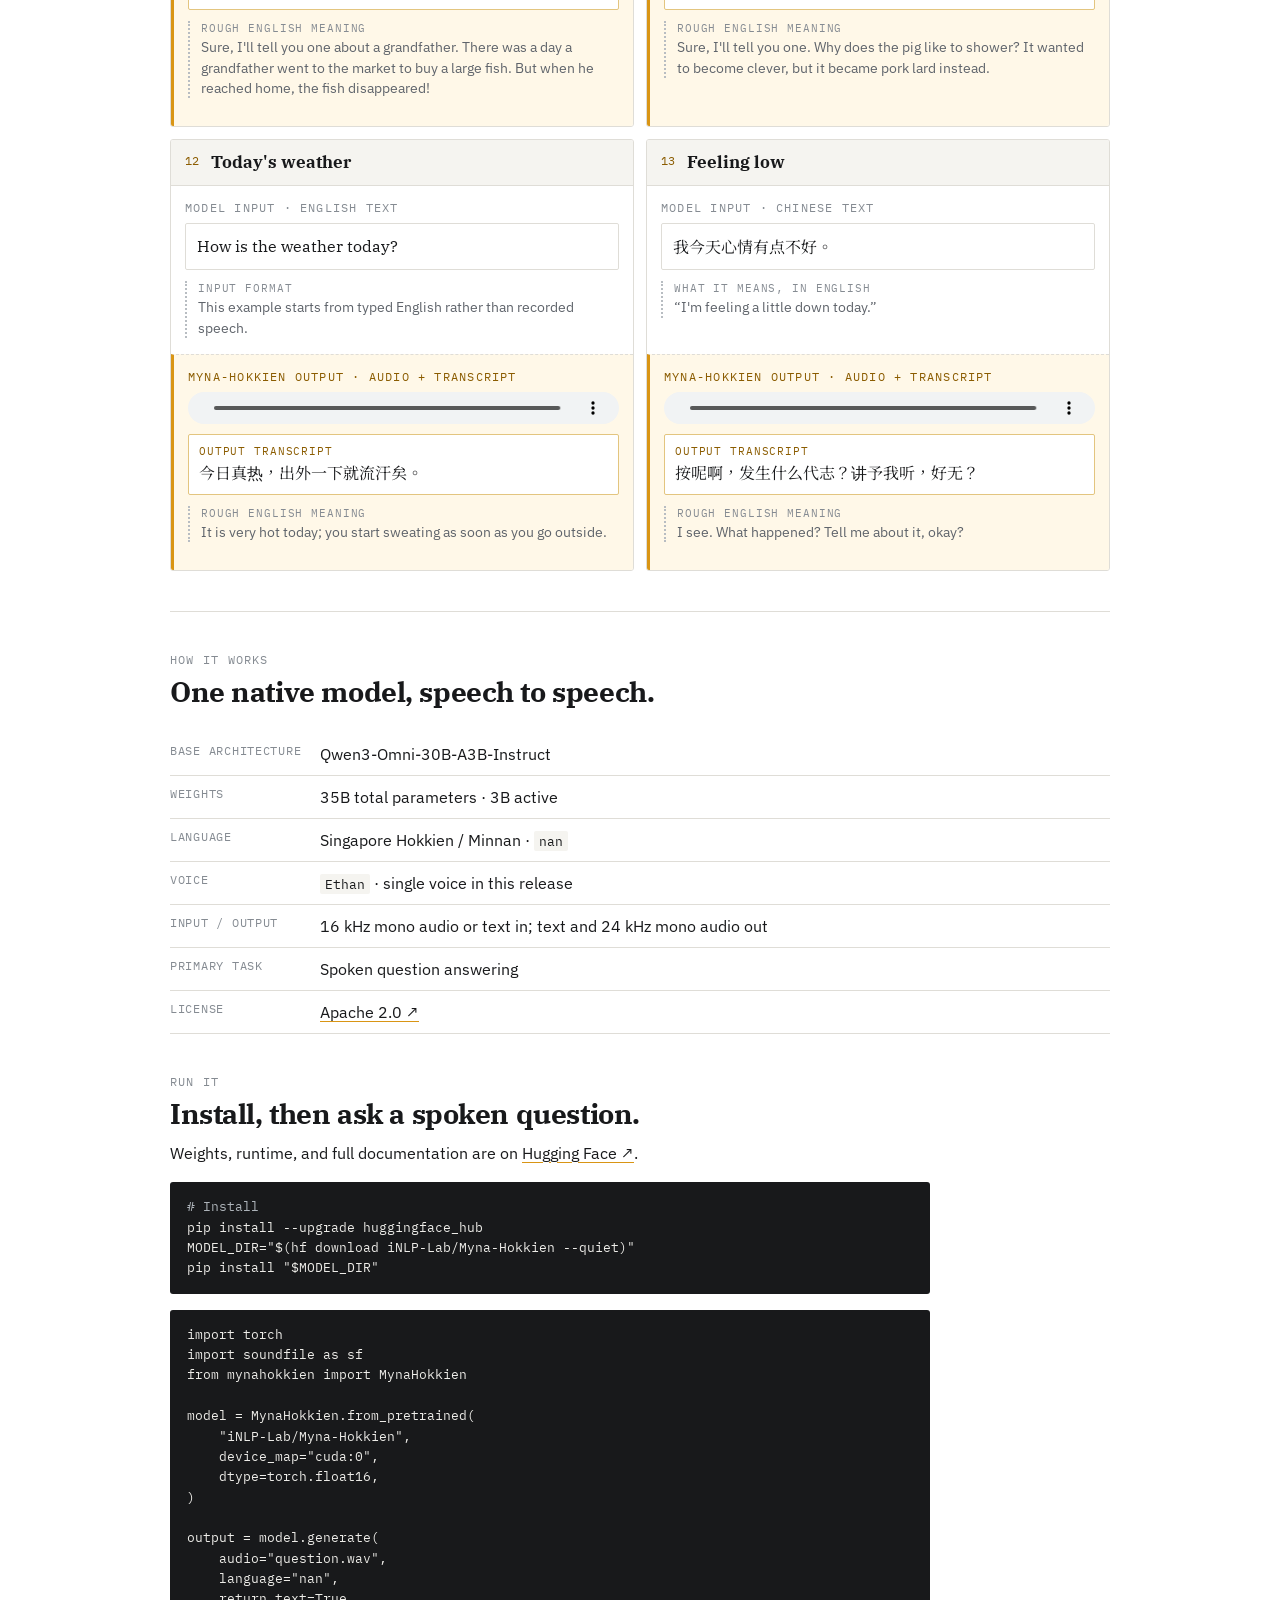
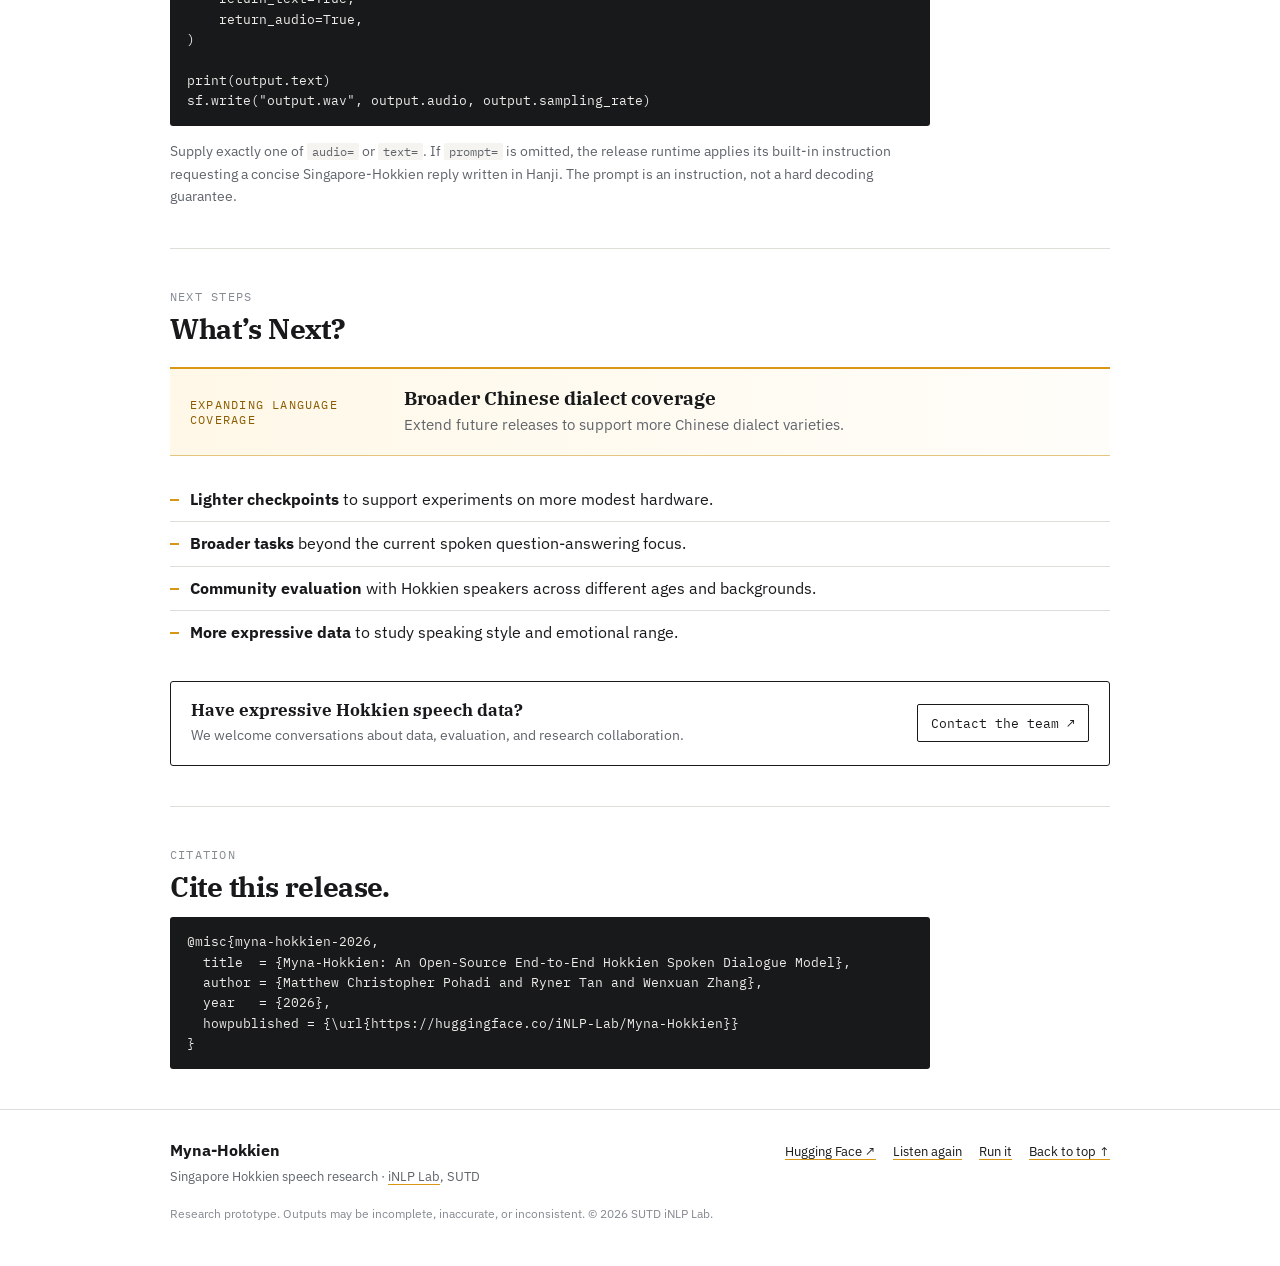
==== commit 01ae1681: "Update hair salon transcript" ====
--- a/index.html
+++ b/index.html
@@ -274,8 +274,8 @@
               <div class="turn output">
                 <p class="tag">Myna-Hokkien output · audio + transcript</p>
                 <audio controls preload="metadata" src="./assets/showcase/11/native.wav"></audio>
-                <div class="model-text"><b>Output transcript</b><p lang="nan">好啊，无问题！你是欲去加冷（Kallang）还是去宏茂桥（Bishan）彼边？</p></div>
-                <aside><b>Rough English meaning</b><p>No problem. Would you prefer somewhere around Kallang or Bishan?</p></aside>
+                <div class="model-text"><b>Output transcript</b><p lang="nan">好啊，无问题！你是欲去加冷（Kallang）还是去宏茂桥/Bishan彼边？</p></div>
+                <aside><b>Rough English meaning</b><p>No problem. Would you prefer somewhere around Ang Mo Kio / Bishan?</p></aside>
               </div>
             </article>
 
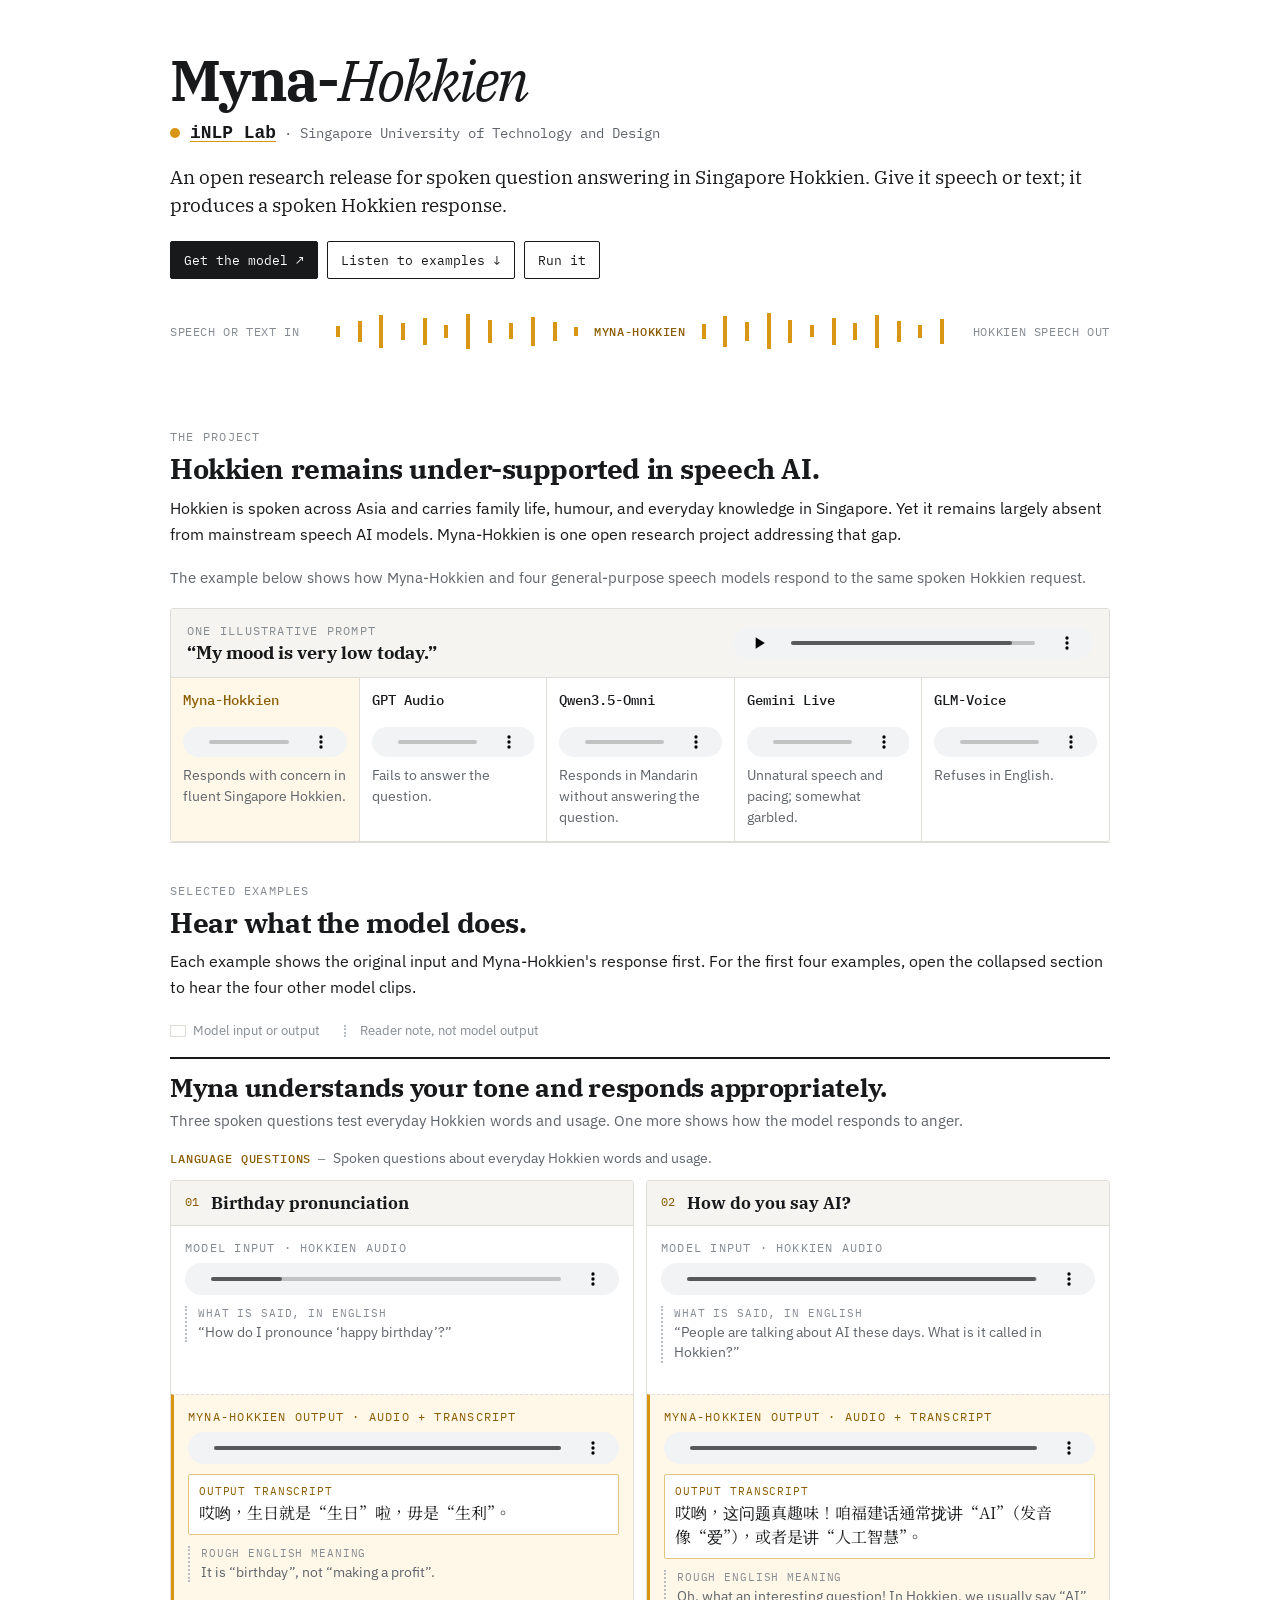
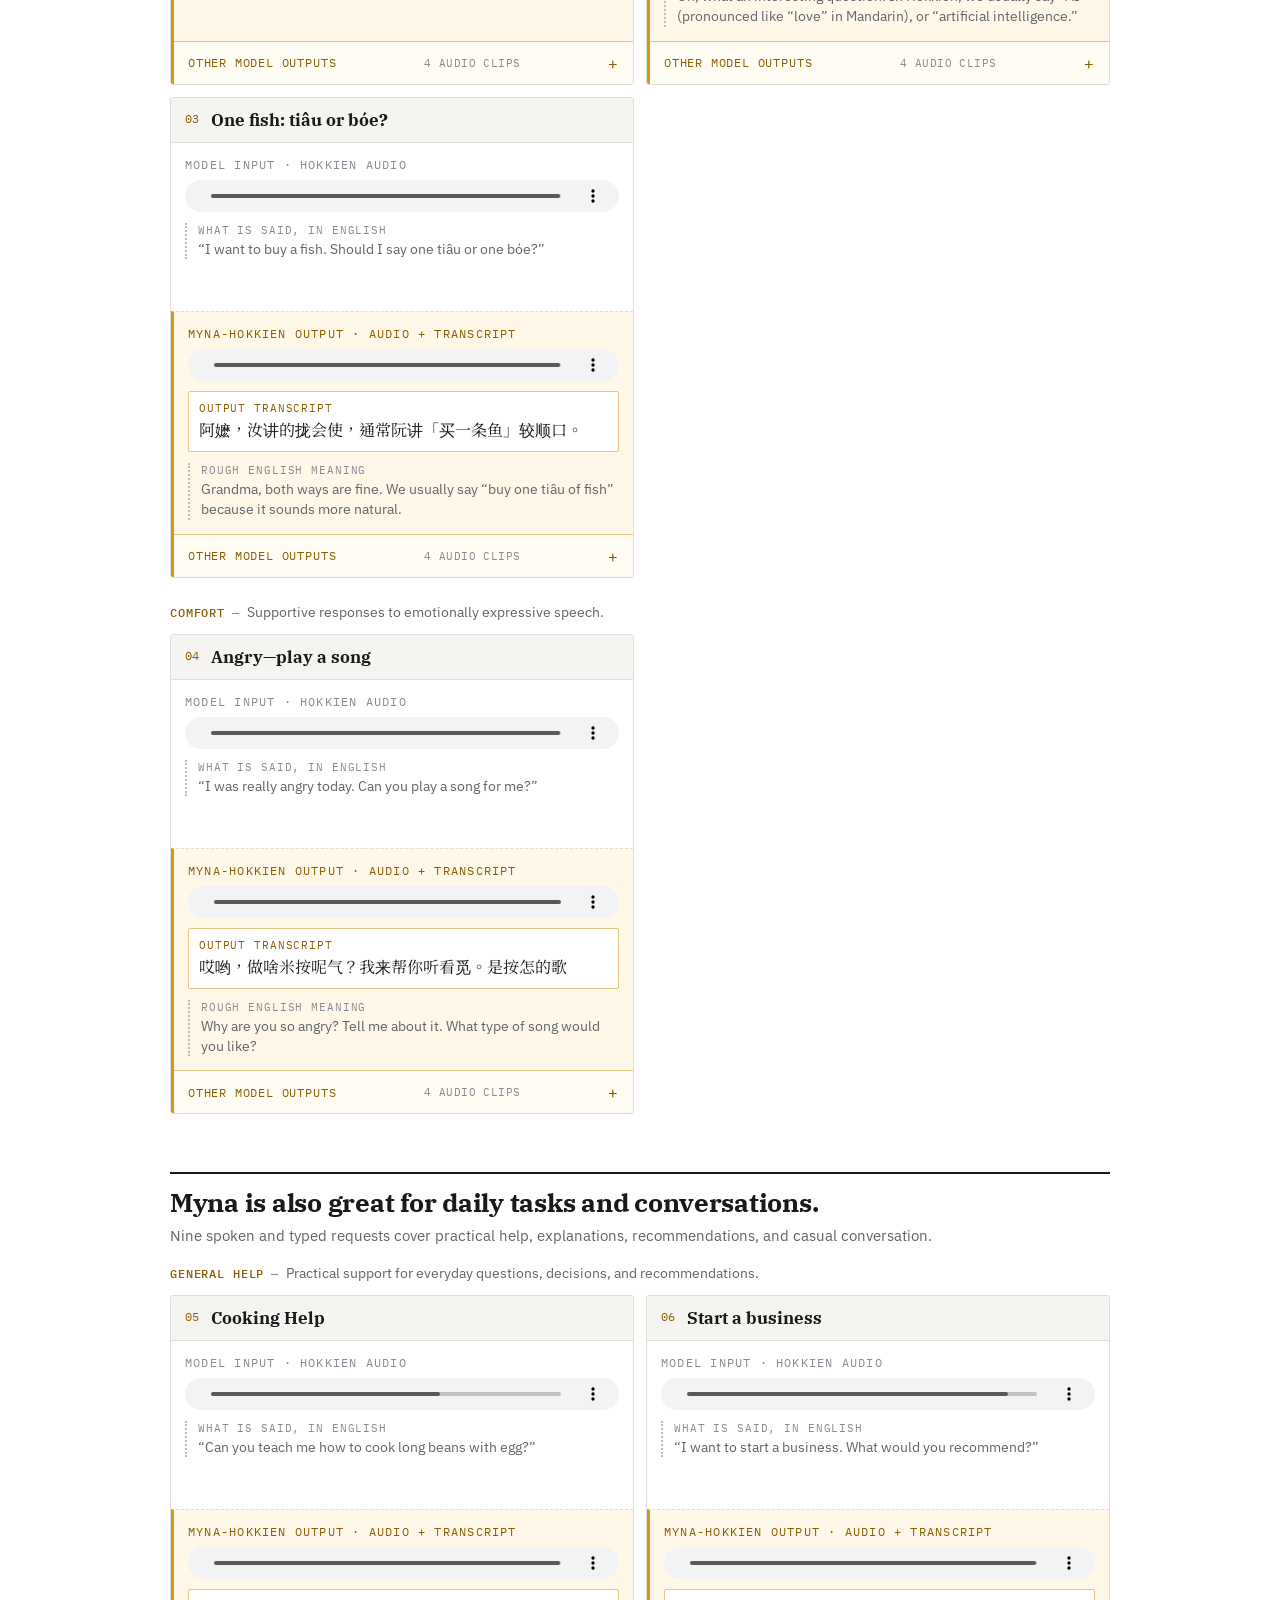
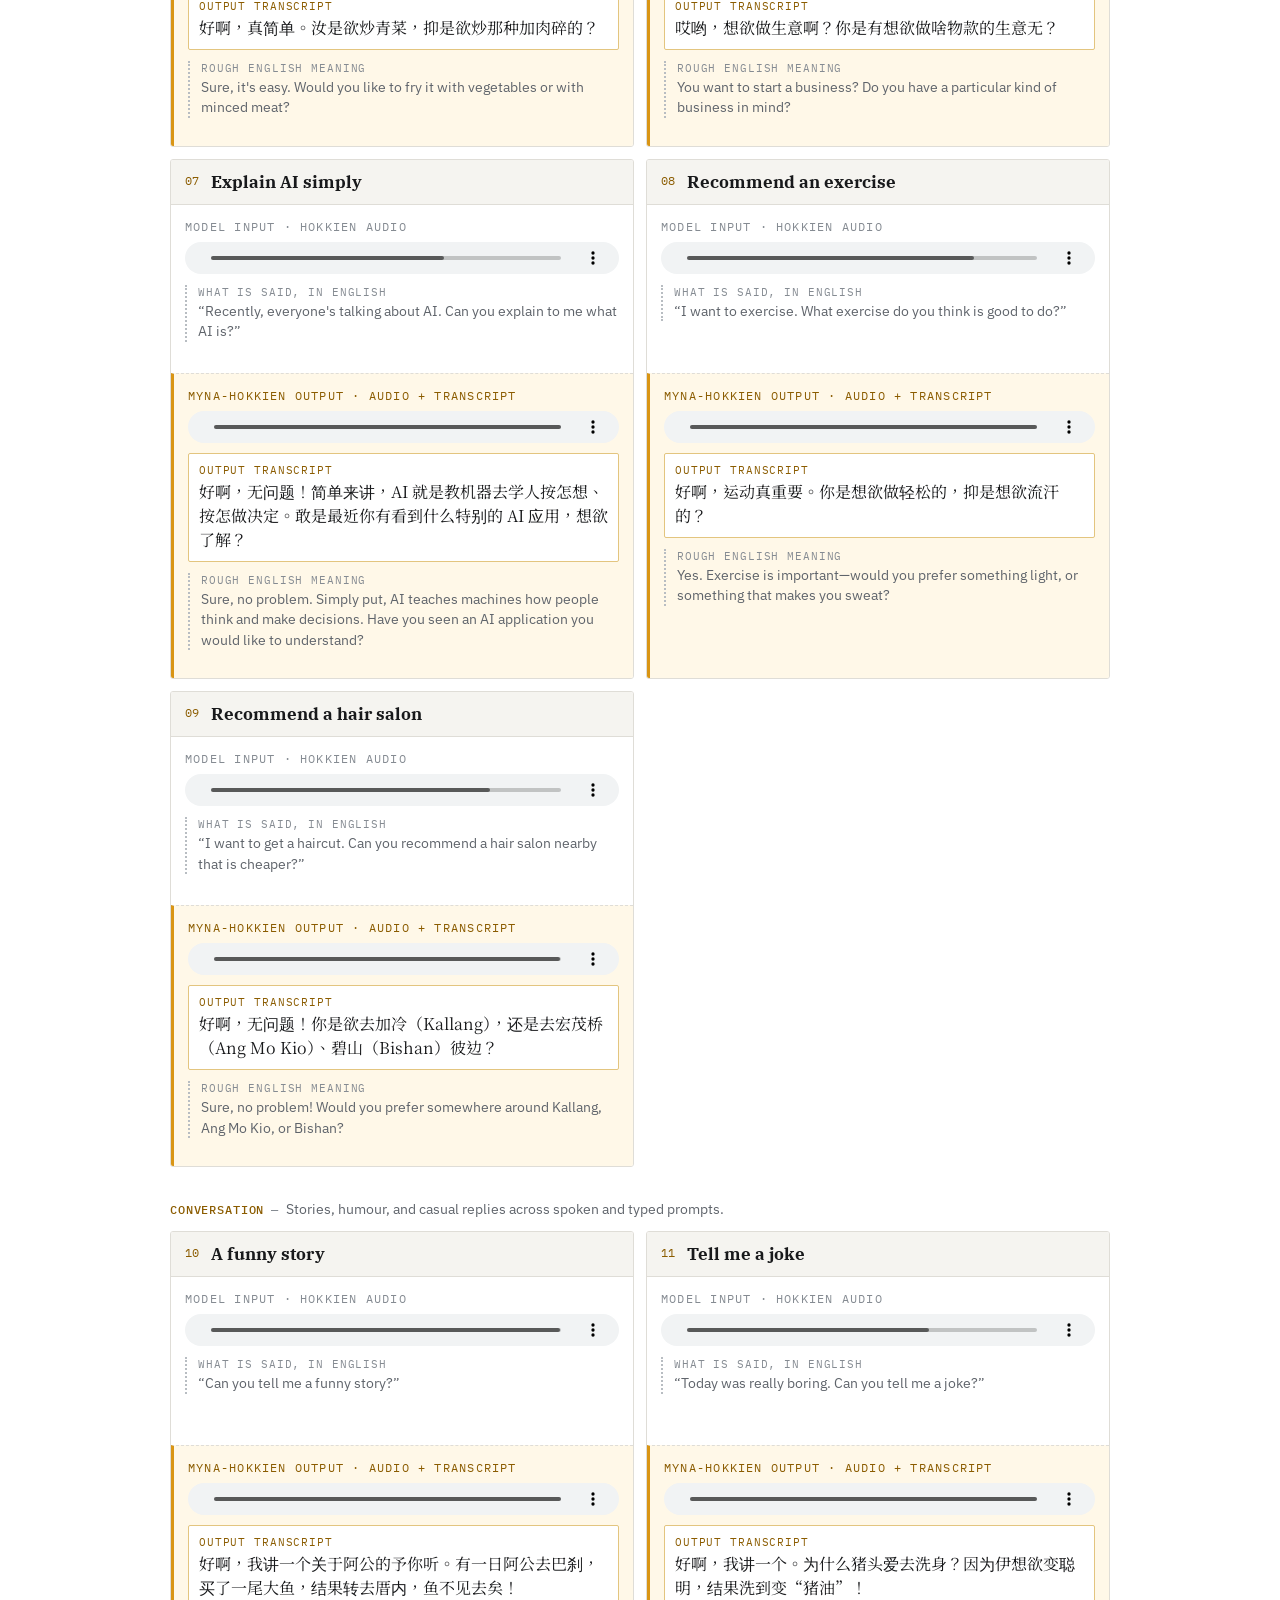
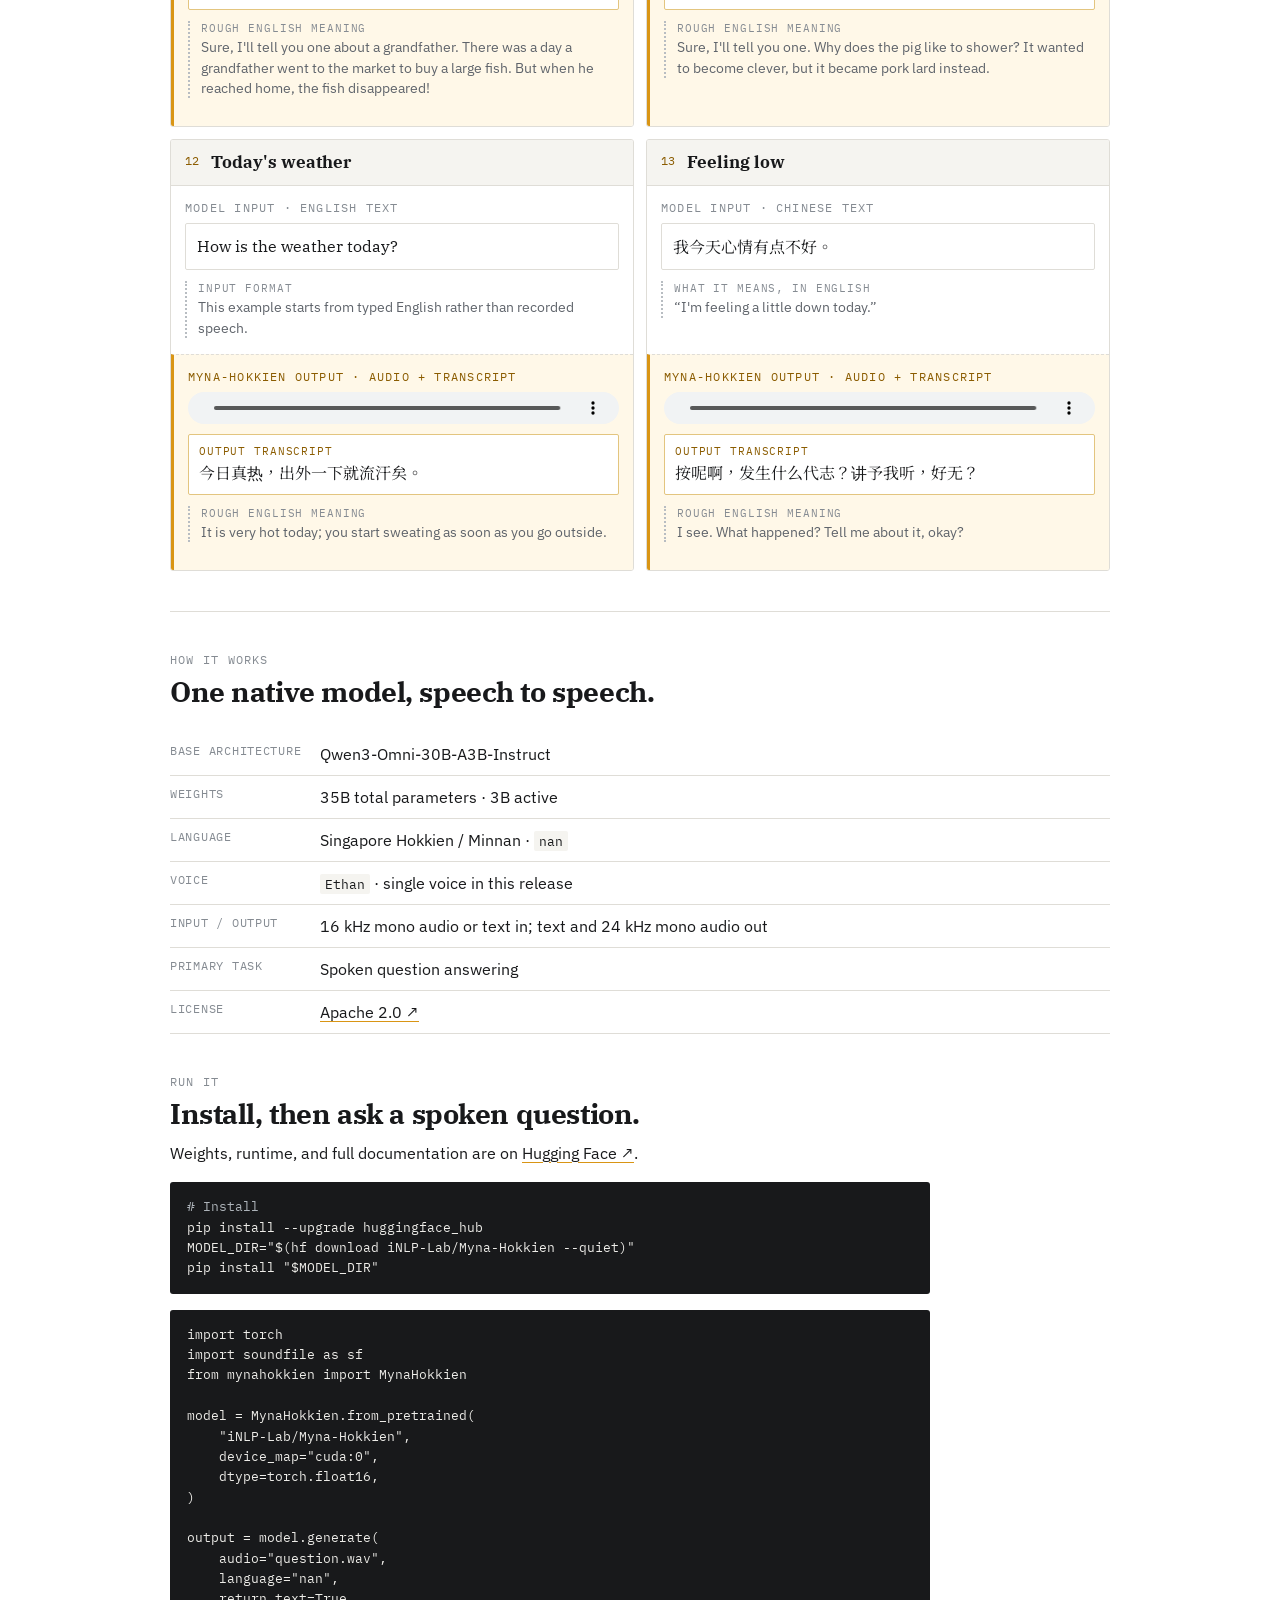
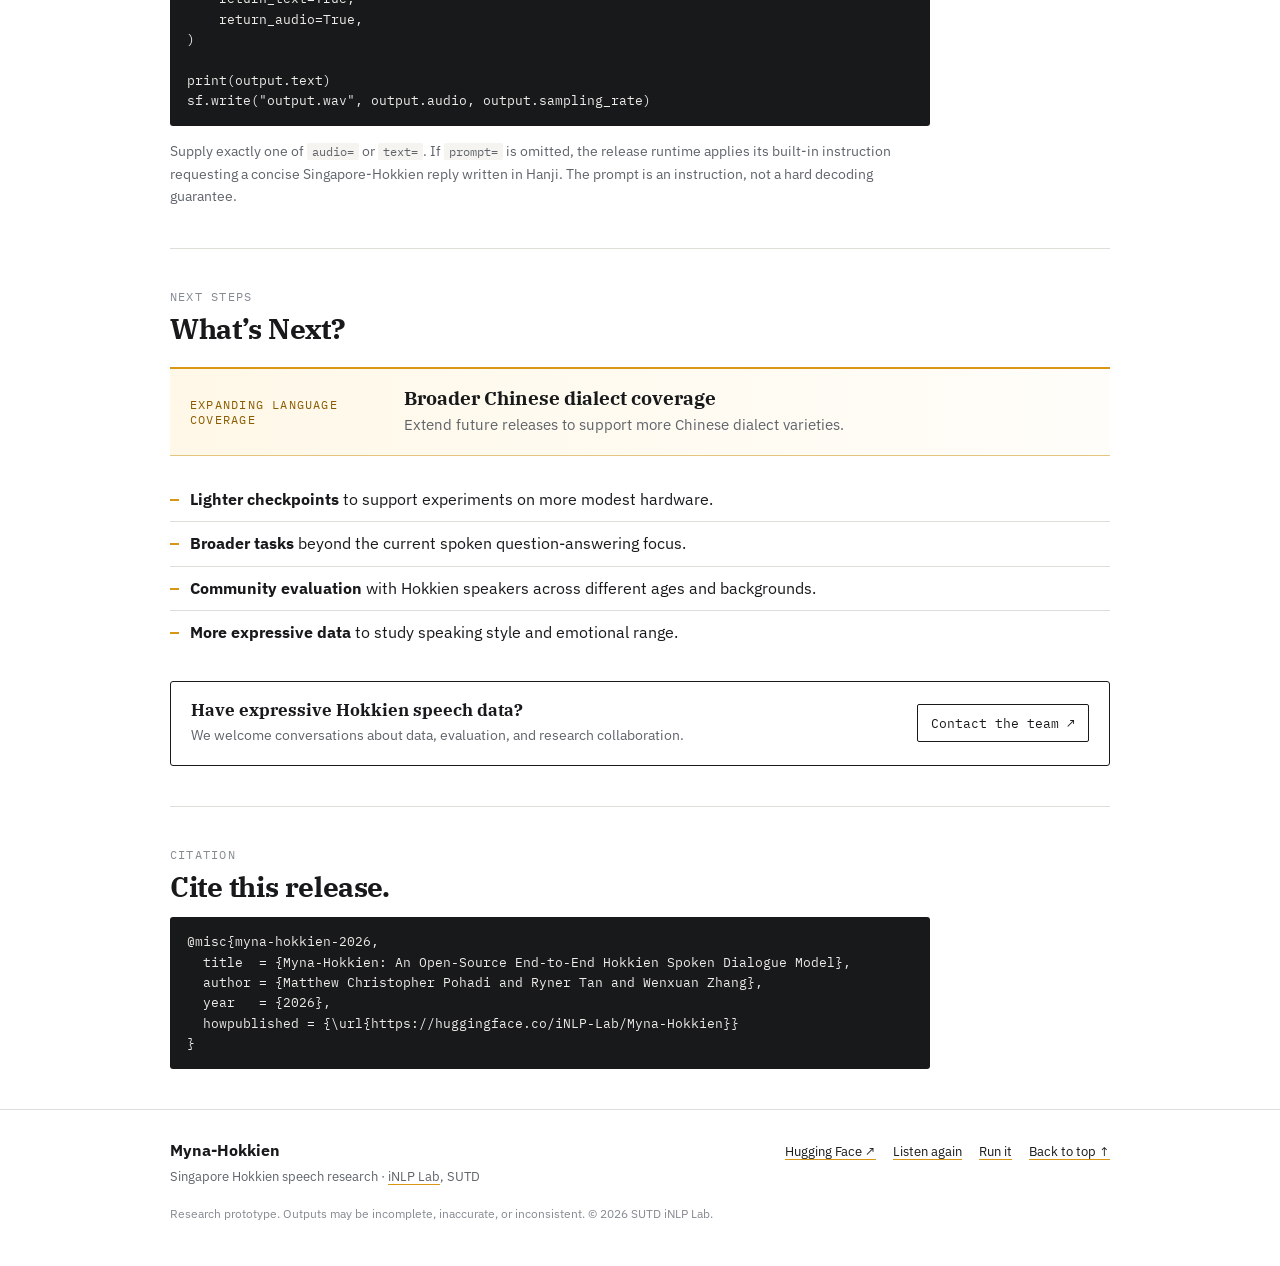
==== commit c2fe6c35: "Clarify hair salon locations" ====
--- a/index.html
+++ b/index.html
@@ -274,8 +274,8 @@
               <div class="turn output">
                 <p class="tag">Myna-Hokkien output · audio + transcript</p>
                 <audio controls preload="metadata" src="./assets/showcase/11/native.wav"></audio>
-                <div class="model-text"><b>Output transcript</b><p lang="nan">好啊，无问题！你是欲去加冷（Kallang）还是去宏茂桥/Bishan彼边？</p></div>
-                <aside><b>Rough English meaning</b><p>No problem. Would you prefer somewhere around Ang Mo Kio / Bishan?</p></aside>
+                <div class="model-text"><b>Output transcript</b><p lang="nan">好啊，无问题！你是欲去加冷（Kallang），还是去宏茂桥（Ang Mo Kio）、碧山（Bishan）彼边？</p></div>
+                <aside><b>Rough English meaning</b><p>Sure, no problem! Would you prefer somewhere around Kallang, Ang Mo Kio, or Bishan?</p></aside>
               </div>
             </article>
 
